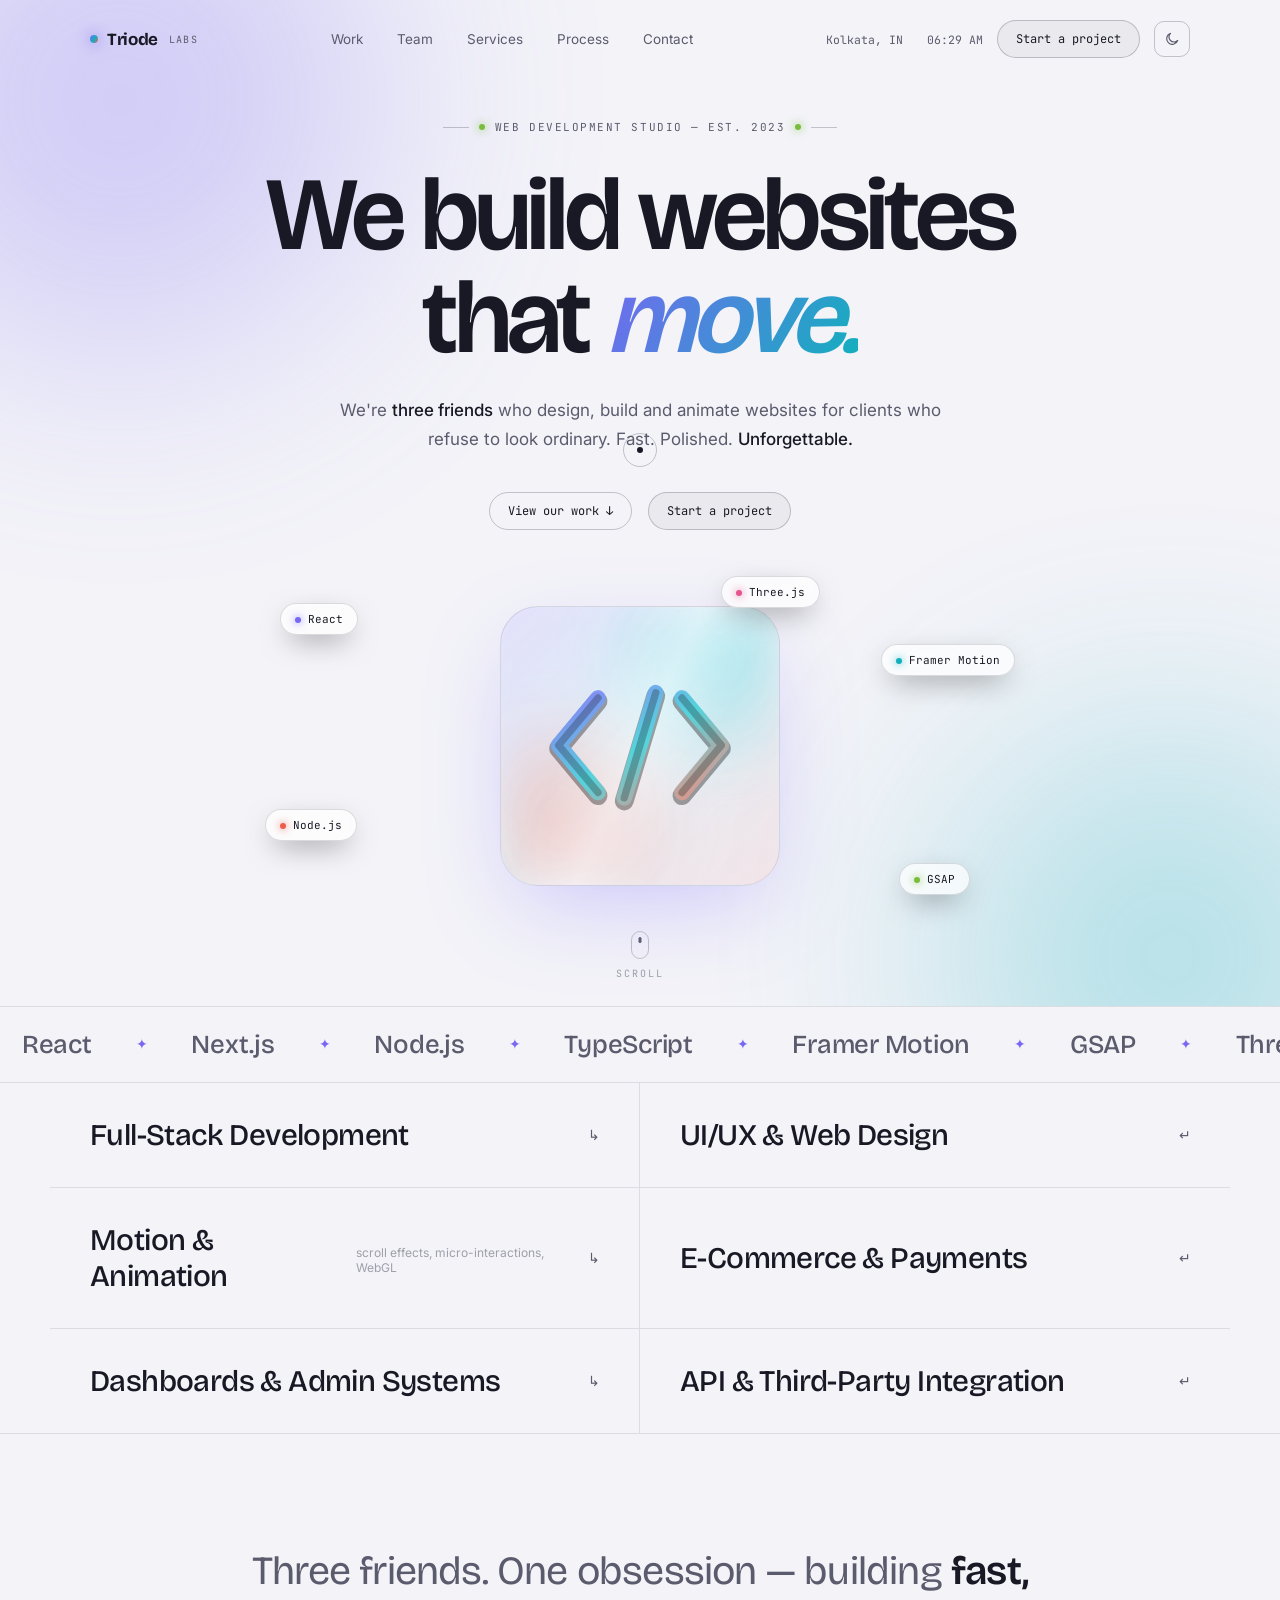
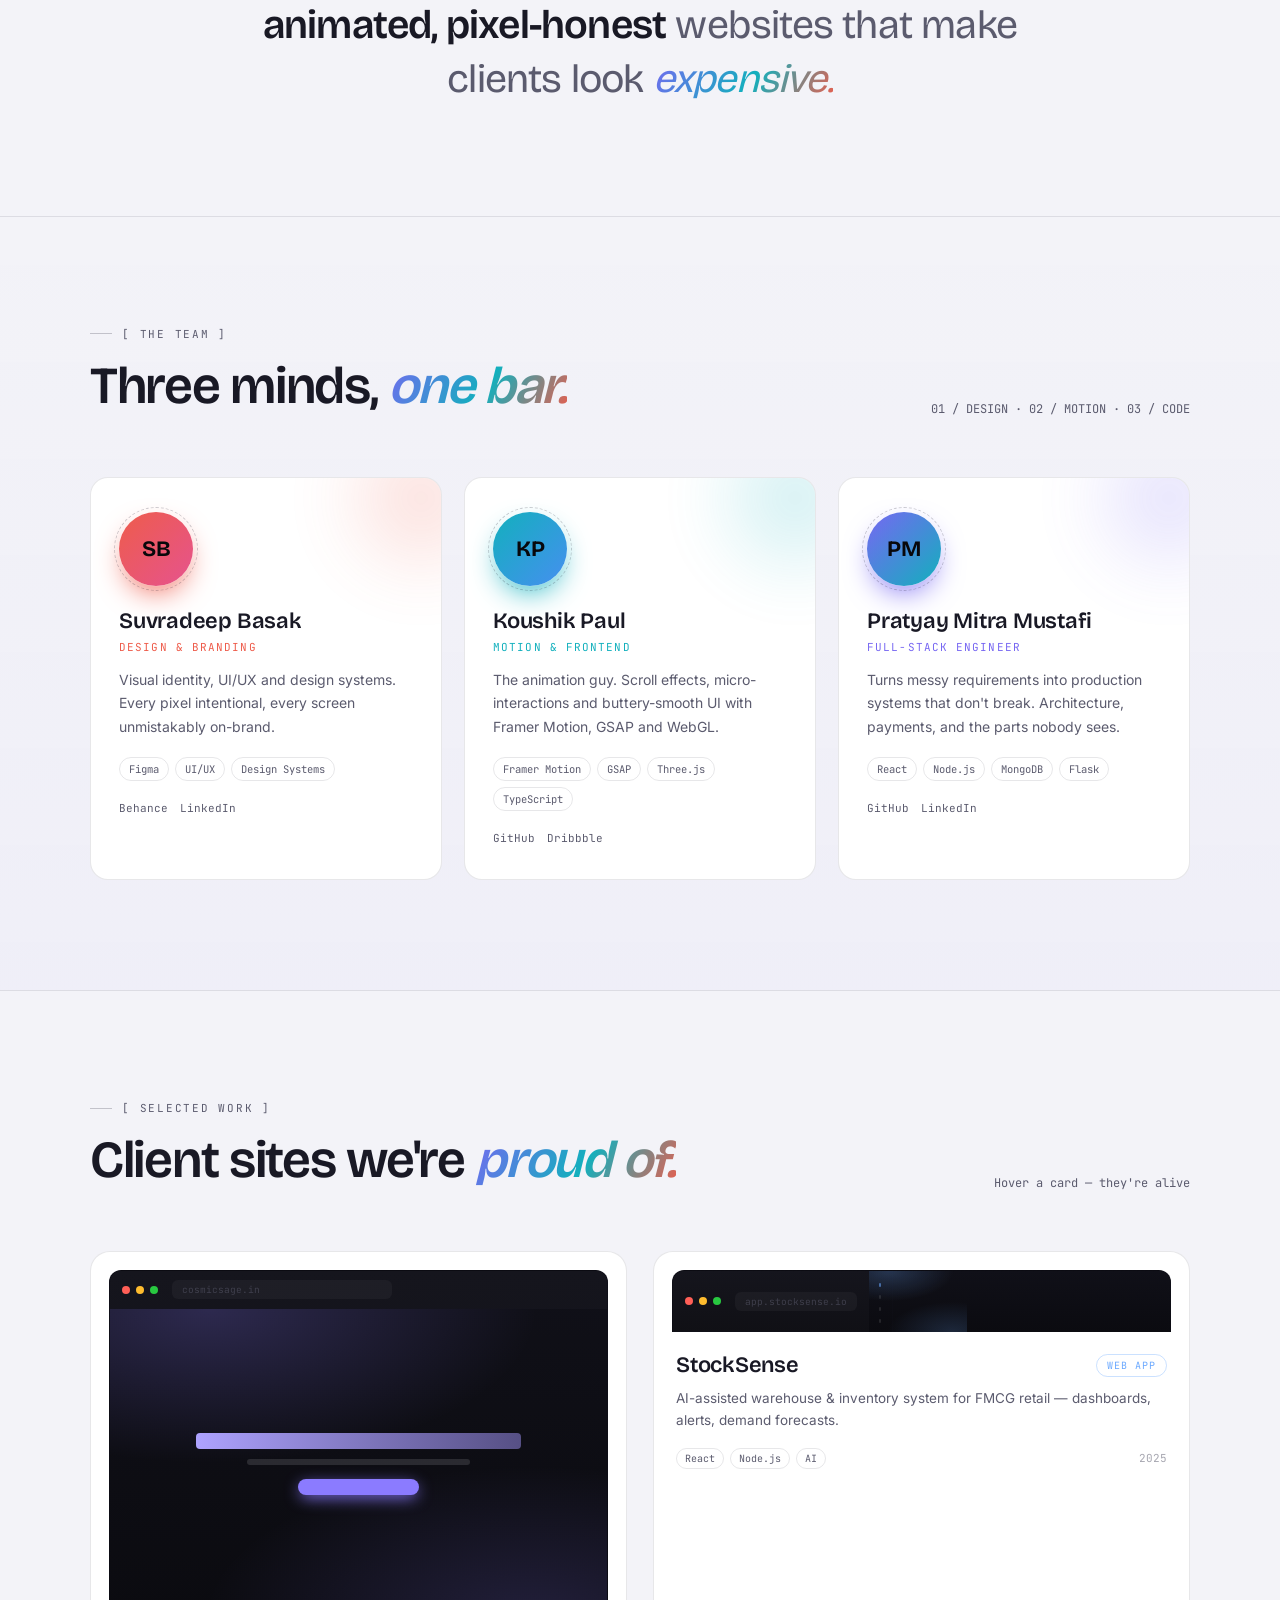
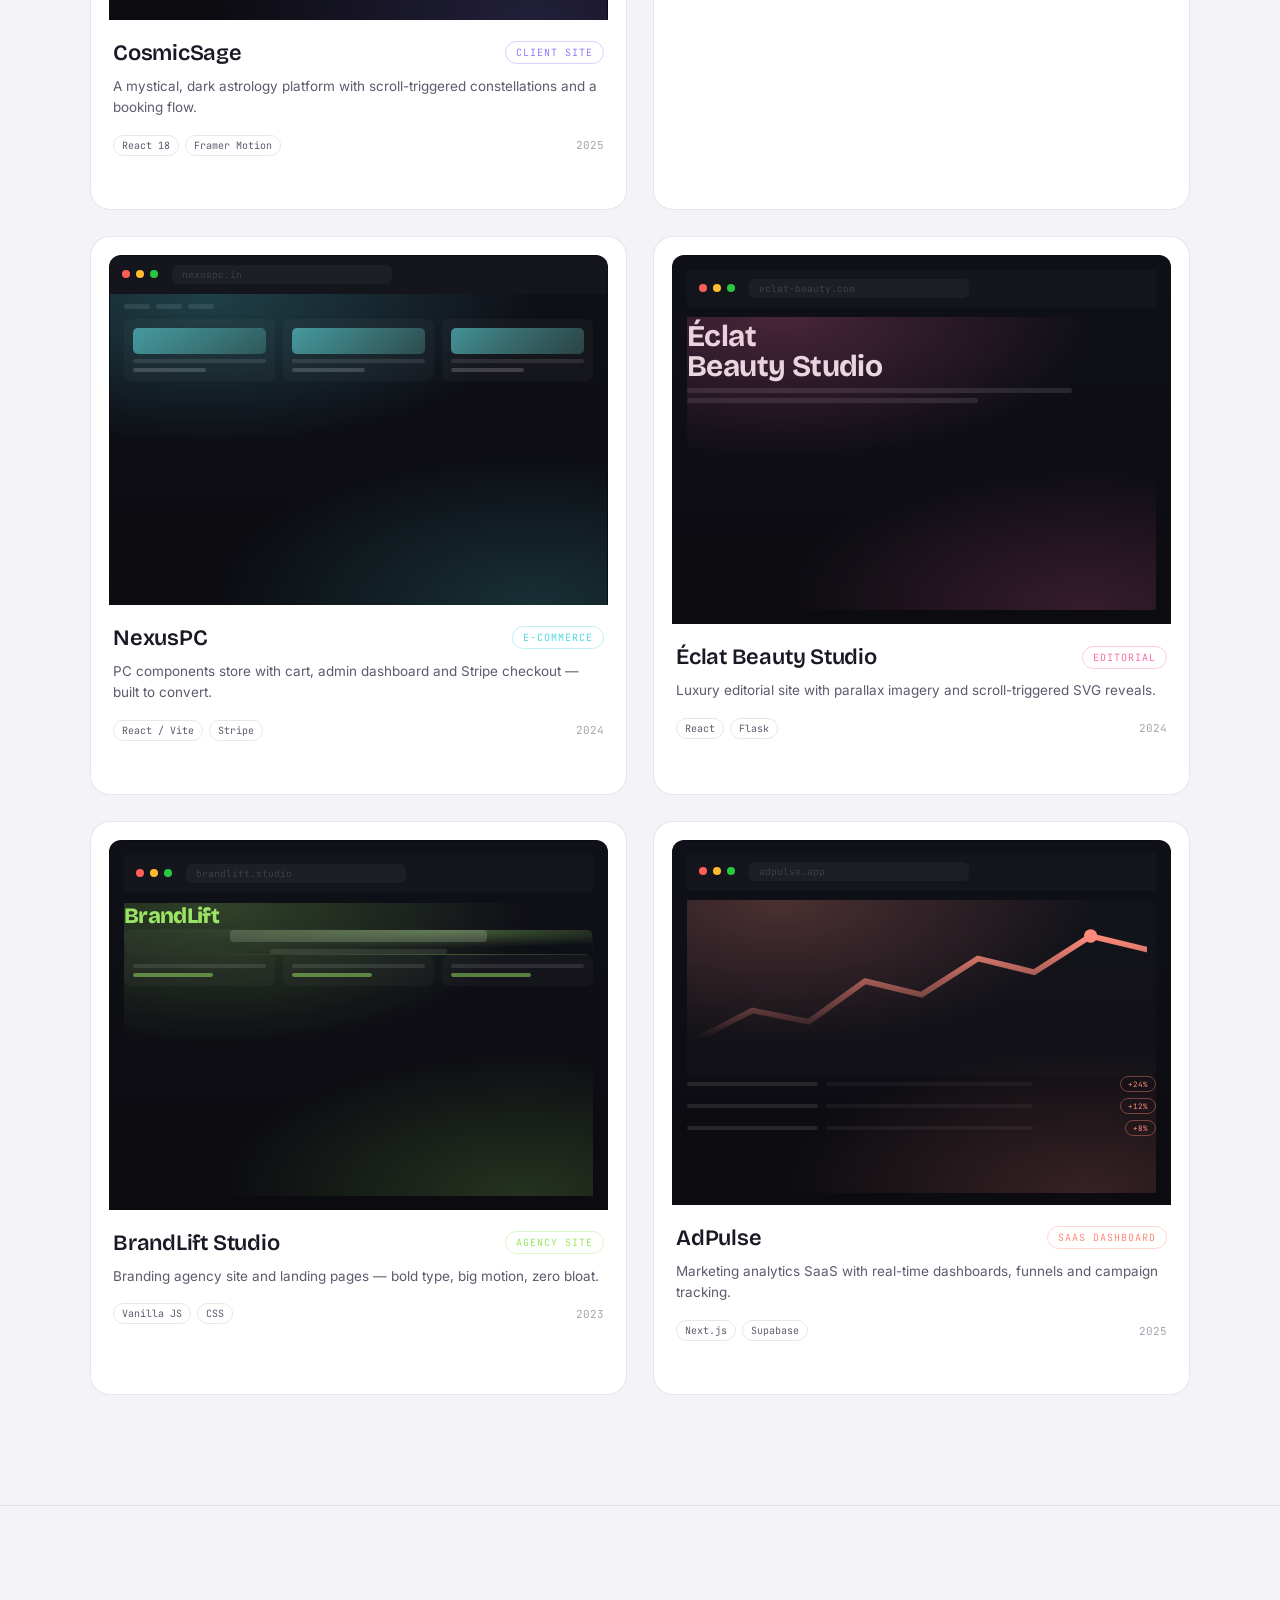
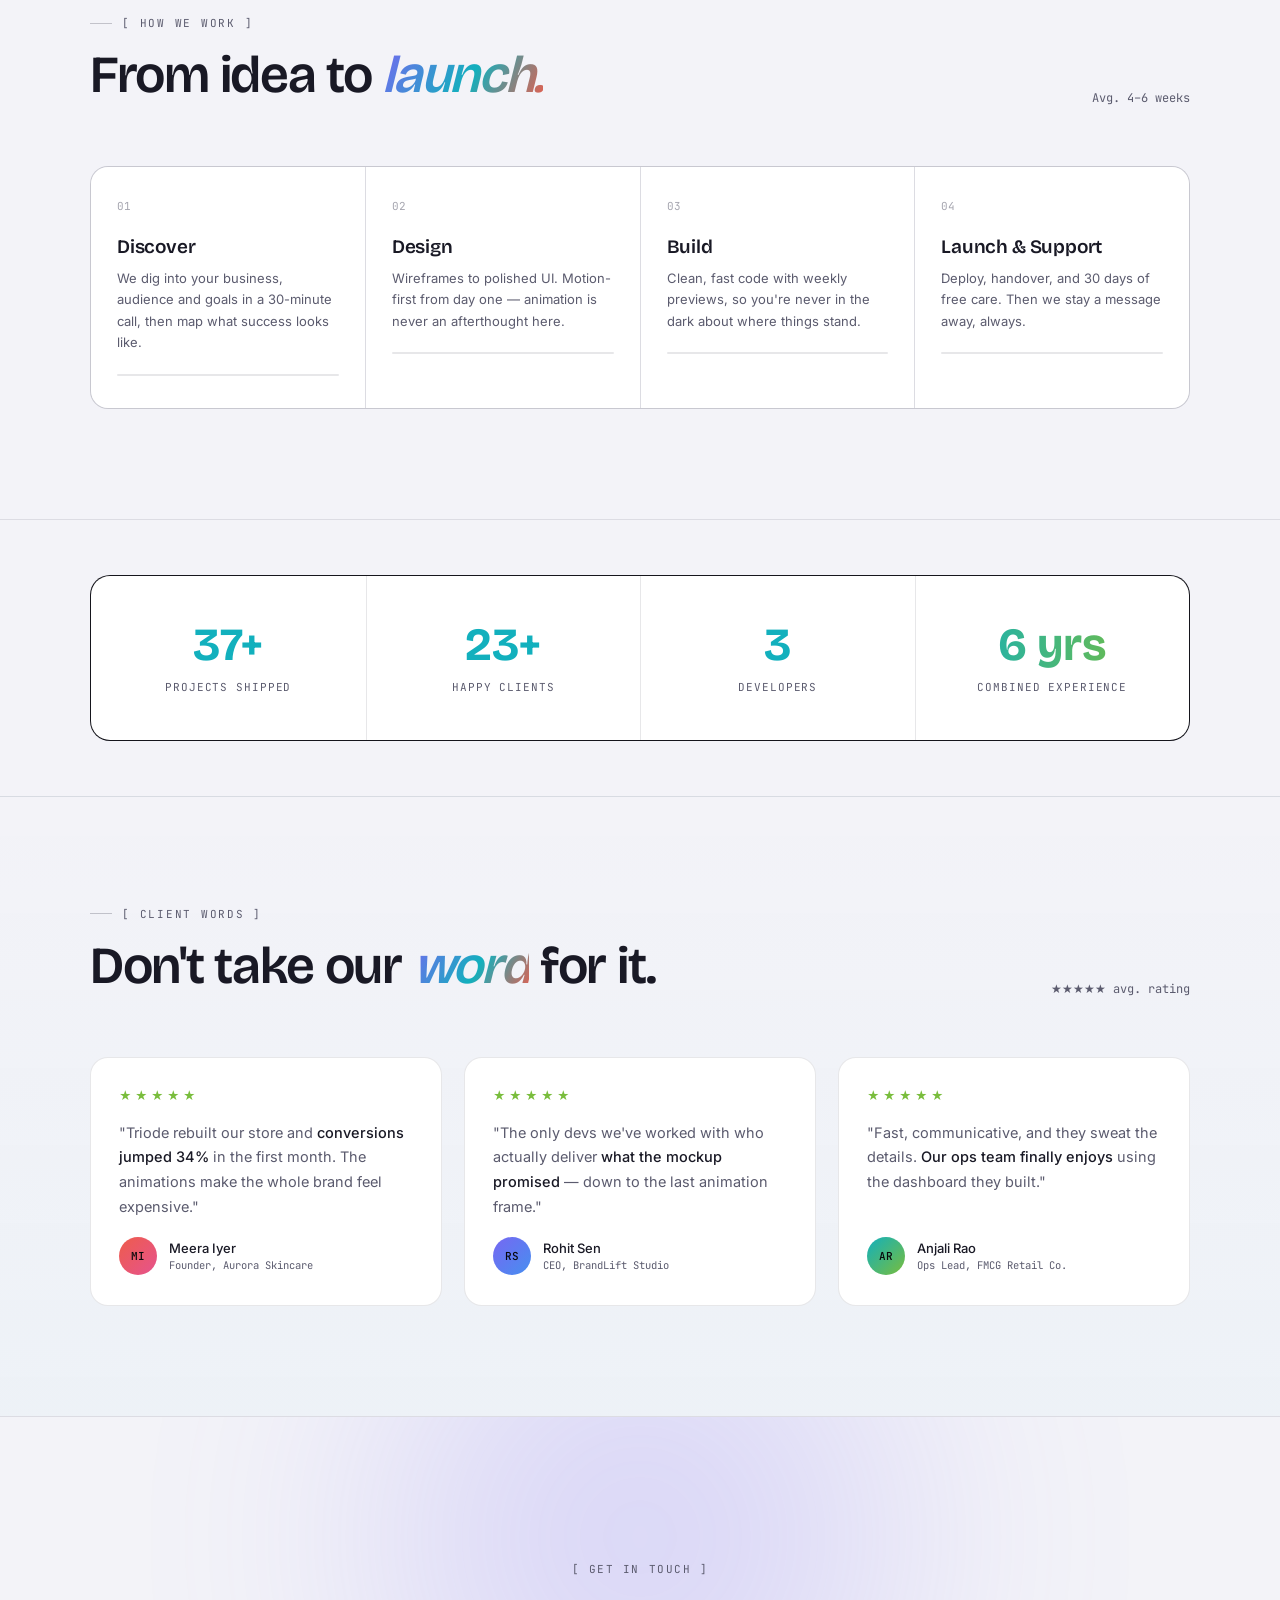
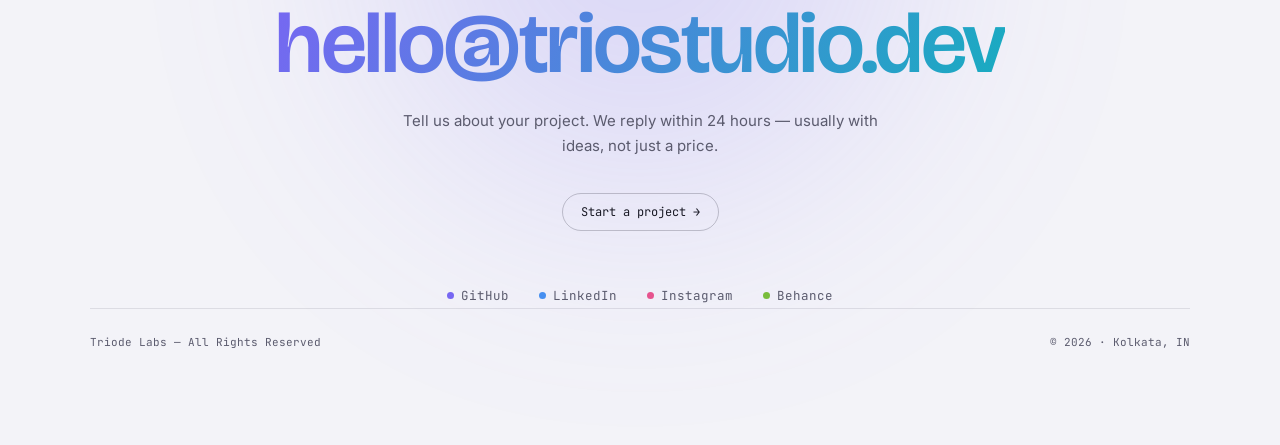
==== index.html @ 126cc6ed "Add light/dark theme toggle and polish the mobile menu Sun/moon toggle in the navbar and mobile menu" ====
<!DOCTYPE html>
<html lang="en">
<head>
<meta charset="UTF-8">
<meta name="viewport" content="width=device-width, initial-scale=1.0, viewport-fit=cover">
<title>Triode Labs — Web Development & Animation</title>
<link rel="preconnect" href="https://fonts.googleapis.com">
<link rel="preconnect" href="https://fonts.gstatic.com" crossorigin>
<link href="https://fonts.googleapis.com/css2?family=Bricolage+Grotesque:opsz,wght@12..96,300;12..96,400;12..96,500;12..96,600;12..96,700;12..96,800&family=Inter:wght@300;400;500;600&family=JetBrains+Mono:wght@400;500&display=swap" rel="stylesheet">
<link rel="stylesheet" href="styles.css">
</head>
<body>

<div class="noise"></div>
<div class="cursor-dot" id="cDot"></div>
<div class="cursor-ring" id="cRing"></div>

<header id="header">
  <nav class="nav">
    <a class="mark" href="#top"><span class="dot"></span>Triode<small>LABS</small></a>
    <div class="links">
      <a href="#work">Work</a>
      <a href="#team">Team</a>
      <a href="#services">Services</a>
      <a href="#process">Process</a>
      <a href="#contact">Contact</a>
    </div>
    <div class="cta">
      <span class="meta"><span>Kolkata, IN</span><span class="clock" id="clock">--:--</span></span>
      <a class="btn ghost" href="#contact">Start a project</a>
      <button class="theme-toggle" aria-label="Toggle light theme">
        <svg class="ic-sun" viewBox="0 0 24 24" fill="none" stroke="currentColor" stroke-width="1.8" stroke-linecap="round" stroke-linejoin="round"><circle cx="12" cy="12" r="4.2"/><path d="M12 2.5v2.4M12 19.1v2.4M4.6 4.6l1.7 1.7M17.7 17.7l1.7 1.7M2.5 12h2.4M19.1 12h2.4M4.6 19.4l1.7-1.7M17.7 6.3l1.7-1.7"/></svg>
        <svg class="ic-moon" viewBox="0 0 24 24" fill="none" stroke="currentColor" stroke-width="1.8" stroke-linecap="round" stroke-linejoin="round"><path d="M20.5 14.3A8.5 8.5 0 1 1 9.7 3.5a7 7 0 0 0 10.8 10.8z"/></svg>
      </button>
      <button class="burger" id="burger" aria-label="Menu" aria-expanded="false"><span></span><span></span><span></span></button>
    </div>
  </nav>
</header>

<div class="menu-backdrop" id="menuBackdrop"></div>
<aside class="menu-panel" id="menuPanel" aria-hidden="true">
  <div class="menu-head">
    <span class="mark"><span class="dot"></span>Triode<small>LABS</small></span>
    <div class="menu-head-actions">
      <button class="theme-toggle" id="themeToggle" aria-label="Toggle light theme">
        <svg class="ic-sun" viewBox="0 0 24 24" fill="none" stroke="currentColor" stroke-width="1.8" stroke-linecap="round" stroke-linejoin="round"><circle cx="12" cy="12" r="4.2"/><path d="M12 2.5v2.4M12 19.1v2.4M4.6 4.6l1.7 1.7M17.7 17.7l1.7 1.7M2.5 12h2.4M19.1 12h2.4M4.6 19.4l1.7-1.7M17.7 6.3l1.7-1.7"/></svg>
        <svg class="ic-moon" viewBox="0 0 24 24" fill="none" stroke="currentColor" stroke-width="1.8" stroke-linecap="round" stroke-linejoin="round"><path d="M20.5 14.3A8.5 8.5 0 1 1 9.7 3.5a7 7 0 0 0 10.8 10.8z"/></svg>
      </button>
      <button class="menu-close" id="menuClose" aria-label="Close menu">✕</button>
    </div>
  </div>
  <nav class="menu-links">
    <a href="#work"><span>Work</span><span class="arw">→</span></a>
    <a href="#team"><span>Team</span><span class="arw">→</span></a>
    <a href="#services"><span>Services</span><span class="arw">→</span></a>
    <a href="#process"><span>Process</span><span class="arw">→</span></a>
    <a href="#contact"><span>Contact</span><span class="arw">→</span></a>
  </nav>
  <div class="menu-foot">
    <a class="btn" href="#contact">Start a project →</a>
  </div>
</aside>

<section class="hero" id="top">
  <div class="bg-blob b1"></div>
  <div class="bg-blob b2"></div>
  <div class="wrap" style="position:relative;z-index:3;">
    <div class="eyebrow"><span class="pulse-dot"></span>Web Development Studio — Est. 2023<span class="pulse-dot"></span></div>
    <h1 class="title">We build websites<br>that <em>move.</em></h1>
    <p class="hero-sub">We're <b>three friends</b> who design, build and animate websites for clients who refuse to look ordinary. Fast. Polished. <b>Unforgettable.</b></p>
    <div class="hero-cta">
      <a class="btn" href="#work">View our work ↓</a>
      <a class="btn ghost" href="#contact">Start a project</a>
    </div>
    <div class="glass-stage">
      <div class="glass-plate"><div class="bokeh"></div><div class="sheen"></div></div>
      <svg class="bracket-svg" viewBox="0 0 400 260" xmlns="http://www.w3.org/2000/svg">
        <defs>
          <linearGradient id="bracketGrad" x1="0%" y1="0%" x2="100%" y2="100%">
            <stop offset="0%" stop-color="#8b7bff"/>
            <stop offset="50%" stop-color="#4fd8e0"/>
            <stop offset="100%" stop-color="#ff8a7a"/>
          </linearGradient>
        </defs>
        <path d="M120 40 L45 130 L120 220 M170 230 L230 30 M280 40 L355 130 L280 220"
              fill="none" stroke="rgba(0,0,0,0.35)" stroke-width="36"
              stroke-linecap="round" stroke-linejoin="round" transform="translate(0,6)"/>
        <path d="M120 40 L45 130 L120 220 M170 230 L230 30 M280 40 L355 130 L280 220"
              fill="none" stroke="url(#bracketGrad)" stroke-width="30" stroke-opacity="0.92"
              stroke-linecap="round" stroke-linejoin="round"/>
        <path d="M120 40 L45 130 L120 220 M170 230 L230 30 M280 40 L355 130 L280 220"
              fill="none" stroke="#08080b" stroke-width="14" stroke-opacity="0.25"
              stroke-linecap="round" stroke-linejoin="round"/>
      </svg>
      <div class="chip chip-1"><i></i>React</div>
      <div class="chip chip-2"><i></i>Framer Motion</div>
      <div class="chip chip-3"><i></i>Node.js</div>
      <div class="chip chip-4"><i></i>GSAP</div>
      <div class="chip chip-5"><i></i>Three.js</div>
    </div>
  </div>
  <div class="scroll-hint"><div class="mouse"></div>SCROLL</div>
</section>

<div class="marquee" aria-hidden="true">
  <div class="marquee-track">
    <span>React <i>✦</i> Next.js <i>✦</i> Node.js <i>✦</i> TypeScript <i>✦</i> Framer Motion <i>✦</i> GSAP <i>✦</i> Three.js <i>✦</i> Tailwind <i>✦</i> Stripe <i>✦</i> MongoDB <i>✦</i> Flask <i>✦</i> Vite <i>✦</i></span>
    <span>React <i>✦</i> Next.js <i>✦</i> Node.js <i>✦</i> TypeScript <i>✦</i> Framer Motion <i>✦</i> GSAP <i>✦</i> Three.js <i>✦</i> Tailwind <i>✦</i> Stripe <i>✦</i> MongoDB <i>✦</i> Flask <i>✦</i> Vite <i>✦</i></span>
  </div>
</div>

<section class="services" id="services">
  <div class="wrap" style="padding:0;">
    <div class="svc-row">
      <div class="svc-cell">Full-Stack Development <span class="arrow">↳</span></div>
      <div class="svc-cell">UI/UX & Web Design <span class="arrow">↵</span></div>
    </div>
    <div class="svc-row">
      <div class="svc-cell">Motion & Animation <small>scroll effects, micro-interactions, WebGL</small><span class="arrow">↳</span></div>
      <div class="svc-cell">E-Commerce & Payments <span class="arrow">↵</span></div>
    </div>
    <div class="svc-row">
      <div class="svc-cell">Dashboards & Admin Systems <span class="arrow">↳</span></div>
      <div class="svc-cell">API & Third-Party Integration <span class="arrow">↵</span></div>
    </div>
  </div>
</section>

<section class="statement">
  <div class="wrap">
    <p class="reveal">Three friends. One obsession — building <b>fast, animated, pixel-honest</b> websites that make clients look <em>expensive.</em></p>
  </div>
</section>

<section class="team" id="team">
  <div class="wrap">
    <div class="section-head">
      <div>
        <span class="label reveal">[ The Team ]</span>
        <h2 class="reveal d1">Three minds, <em>one bar.</em></h2>
      </div>
      <span class="index reveal d2">01 / DESIGN · 02 / MOTION · 03 / CODE</span>
    </div>
    <div class="team-grid">
      <div class="member reveal" style="--mc:var(--coral);--mc2:var(--pink);">
        <div class="glow"></div>
        <div class="avatar">SB</div>
        <h3>Suvradeep Basak</h3>
        <span class="role">Design & Branding</span>
        <p>Visual identity, UI/UX and design systems. Every pixel intentional, every screen unmistakably on-brand.</p>
        <div class="mtags"><span>Figma</span><span>UI/UX</span><span>Design Systems</span></div>
        <div class="socials"><a href="#">Behance</a><a href="#">LinkedIn</a></div>
      </div>
      <div class="member reveal d1" style="--mc:var(--cyan);--mc2:var(--blue);">
        <div class="glow"></div>
        <div class="avatar">KP</div>
        <h3>Koushik Paul</h3>
        <span class="role">Motion & Frontend</span>
        <p>The animation guy. Scroll effects, micro-interactions and buttery-smooth UI with Framer Motion, GSAP and WebGL.</p>
        <div class="mtags"><span>Framer Motion</span><span>GSAP</span><span>Three.js</span><span>TypeScript</span></div>
        <div class="socials"><a href="#">GitHub</a><a href="#">Dribbble</a></div>
      </div>
      <div class="member reveal d2" style="--mc:var(--violet);--mc2:var(--cyan);">
        <div class="glow"></div>
        <div class="avatar">PM</div>
        <h3>Pratyay Mitra Mustafi</h3>
        <span class="role">Full-Stack Engineer</span>
        <p>Turns messy requirements into production systems that don't break. Architecture, payments, and the parts nobody sees.</p>
        <div class="mtags"><span>React</span><span>Node.js</span><span>MongoDB</span><span>Flask</span></div>
        <div class="socials"><a href="#">GitHub</a><a href="#">LinkedIn</a></div>
      </div>
    </div>
  </div>
</section>

<section class="work" id="work">
  <div class="wrap">
    <div class="section-head">
      <div>
        <span class="label reveal">[ Selected Work ]</span>
        <h2 class="reveal d1">Client sites we're <em>proud of.</em></h2>
      </div>
      <span class="index reveal d2">Hover a card — they're alive</span>
    </div>
    <div class="proj-grid">

      <div class="proj-card tilt reveal" style="--pc:#8b7bff;">
        <div class="glare"></div>
        <div class="mock layout-site">
          <div class="mock-bar"><b></b><b></b><b></b><span class="url">cosmicsage.in</span></div>
          <div class="mock-body"><div class="hue"></div>
            <div class="hero-m">
              <div class="big-m"></div><div class="sub-m"></div><div class="btn-m"></div>
            </div>
          </div>
        </div>
        <div class="proj-meta">
          <div class="top"><h3>CosmicSage</h3><span class="cat">Client Site</span></div>
          <p class="desc">A mystical, dark astrology platform with scroll-triggered constellations and a booking flow.</p>
          <div class="foot"><div class="tags"><span>React 18</span><span>Framer Motion</span></div><span class="year">2025</span></div>
          <span class="view">View case study <span class="arr">→</span></span>
        </div>
      </div>

      <div class="proj-card tilt reveal d1" style="--pc:#6ba9ff;">
        <div class="glare"></div>
        <div class="mock layout-dash">
          <div class="mock-bar"><b></b><b></b><b></b><span class="url">app.stocksense.io</span></div>
          <div class="mock-body"><div class="hue"></div>
            <div class="side-m"><span class="m-line on"></span><span class="m-line"></span><span class="m-line"></span><span class="m-line"></span></div>
            <div class="main-m">
              <div class="kpis">
                <div class="kpi"><div class="num"></div><div class="m-line"></div></div>
                <div class="kpi"><div class="num"></div><div class="m-line"></div></div>
                <div class="kpi"><div class="num"></div><div class="m-line"></div></div>
              </div>
              <div class="chart-m"><span class="col" style="height:35%"></span><span class="col" style="height:55%"></span><span class="col" style="height:45%"></span><span class="col" style="height:75%"></span><span class="col" style="height:60%"></span><span class="col" style="height:90%"></span></div>
            </div>
          </div>
        </div>
        <div class="proj-meta">
          <div class="top"><h3>StockSense</h3><span class="cat">Web App</span></div>
          <p class="desc">AI-assisted warehouse & inventory system for FMCG retail — dashboards, alerts, demand forecasts.</p>
          <div class="foot"><div class="tags"><span>React</span><span>Node.js</span><span>AI</span></div><span class="year">2025</span></div>
          <span class="view">View case study <span class="arr">→</span></span>
        </div>
      </div>

      <div class="proj-card tilt reveal" style="--pc:#4fd8e0;">
        <div class="glare"></div>
        <div class="mock layout-shop">
          <div class="mock-bar"><b></b><b></b><b></b><span class="url">nexuspc.in</span></div>
          <div class="mock-body"><div class="hue"></div>
            <div class="nav-m"><span class="m-line"></span><span class="m-line"></span><span class="m-line"></span></div>
            <div class="grid-m">
              <div class="card-m"><div class="img-m"></div><div class="m-line"></div><div class="m-line p"></div></div>
              <div class="card-m"><div class="img-m"></div><div class="m-line"></div><div class="m-line p"></div></div>
              <div class="card-m"><div class="img-m"></div><div class="m-line"></div><div class="m-line p"></div></div>
            </div>
          </div>
        </div>
        <div class="proj-meta">
          <div class="top"><h3>NexusPC</h3><span class="cat">E-Commerce</span></div>
          <p class="desc">PC components store with cart, admin dashboard and Stripe checkout — built to convert.</p>
          <div class="foot"><div class="tags"><span>React / Vite</span><span>Stripe</span></div><span class="year">2024</span></div>
          <span class="view">View case study <span class="arr">→</span></span>
        </div>
      </div>

      <div class="proj-card tilt reveal d1" style="--pc:#ff6ba9;">
        <div class="glare"></div>
        <div class="mock layout-editorial">
          <div class="mock-bar"><b></b><b></b><b></b><span class="url">eclat-beauty.com</span></div>
          <div class="mock-body"><div class="hue"></div>
            <div class="mag-m">Éclat<br>Beauty Studio</div>
            <div class="img-m"></div>
            <div class="txt-m"><span class="m-line l"></span><span class="m-line m"></span></div>
          </div>
        </div>
        <div class="proj-meta">
          <div class="top"><h3>Éclat Beauty Studio</h3><span class="cat">Editorial</span></div>
          <p class="desc">Luxury editorial site with parallax imagery and scroll-triggered SVG reveals.</p>
          <div class="foot"><div class="tags"><span>React</span><span>Flask</span></div><span class="year">2024</span></div>
          <span class="view">View case study <span class="arr">→</span></span>
        </div>
      </div>

      <div class="proj-card tilt reveal" style="--pc:#9be564;">
        <div class="glare"></div>
        <div class="mock layout-agency">
          <div class="mock-bar"><b></b><b></b><b></b><span class="url">brandlift.studio</span></div>
          <div class="mock-body"><div class="hue"></div>
            <div class="logo-m">BrandLift</div>
            <div class="hero-m"><div class="big-m"></div><div class="sub-m"></div></div>
            <div class="tiles">
              <div class="m-tile"><span class="m-line"></span><span class="m-line"></span></div>
              <div class="m-tile"><span class="m-line"></span><span class="m-line"></span></div>
              <div class="m-tile"><span class="m-line"></span><span class="m-line"></span></div>
            </div>
          </div>
        </div>
        <div class="proj-meta">
          <div class="top"><h3>BrandLift Studio</h3><span class="cat">Agency Site</span></div>
          <p class="desc">Branding agency site and landing pages — bold type, big motion, zero bloat.</p>
          <div class="foot"><div class="tags"><span>Vanilla JS</span><span>CSS</span></div><span class="year">2023</span></div>
          <span class="view">View case study <span class="arr">→</span></span>
        </div>
      </div>

      <div class="proj-card tilt reveal d1" style="--pc:#ff8a7a;">
        <div class="glare"></div>
        <div class="mock layout-saas">
          <div class="mock-bar"><b></b><b></b><b></b><span class="url">adpulse.app</span></div>
          <div class="mock-body"><div class="hue"></div>
            <div class="chart-m">
              <svg viewBox="0 0 200 70" preserveAspectRatio="none">
                <defs><linearGradient id="cg" x1="0" y1="0" x2="0" y2="1"><stop offset="0" stop-color="#ff8a7a"/><stop offset="1" stop-color="#ff8a7a" stop-opacity="0"/></linearGradient></defs>
                <polyline points="0,58 25,45 50,50 75,32 100,38 125,22 150,28 175,12 200,18" fill="none" stroke="url(#cg)" stroke-width="2.5" stroke-linecap="round"/>
                <circle cx="175" cy="12" r="3" fill="#ff8a7a"/>
              </svg>
            </div>
            <div class="rows">
              <div class="row"><span class="m-line"></span><span class="m-line"></span><span class="chip-tag">+24%</span></div>
              <div class="row"><span class="m-line"></span><span class="m-line"></span><span class="chip-tag">+12%</span></div>
              <div class="row"><span class="m-line"></span><span class="m-line"></span><span class="chip-tag">+8%</span></div>
            </div>
          </div>
        </div>
        <div class="proj-meta">
          <div class="top"><h3>AdPulse</h3><span class="cat">SaaS Dashboard</span></div>
          <p class="desc">Marketing analytics SaaS with real-time dashboards, funnels and campaign tracking.</p>
          <div class="foot"><div class="tags"><span>Next.js</span><span>Supabase</span></div><span class="year">2025</span></div>
          <span class="view">View case study <span class="arr">→</span></span>
        </div>
      </div>

    </div>
  </div>
</section>

<section class="process" id="process">
  <div class="wrap">
    <div class="section-head">
      <div>
        <span class="label reveal">[ How We Work ]</span>
        <h2 class="reveal d1">From idea to <em>launch.</em></h2>
      </div>
      <span class="index reveal d2">Avg. 4–6 weeks</span>
    </div>
    <div class="proc-grid reveal">
      <div class="proc-cell">
        <div class="num">01 <i>→</i></div>
        <h3>Discover</h3>
        <p>We dig into your business, audience and goals in a 30-minute call, then map what success looks like.</p>
        <div class="bar"></div>
      </div>
      <div class="proc-cell">
        <div class="num">02 <i>→</i></div>
        <h3>Design</h3>
        <p>Wireframes to polished UI. Motion-first from day one — animation is never an afterthought here.</p>
        <div class="bar"></div>
      </div>
      <div class="proc-cell">
        <div class="num">03 <i>→</i></div>
        <h3>Build</h3>
        <p>Clean, fast code with weekly previews, so you're never in the dark about where things stand.</p>
        <div class="bar"></div>
      </div>
      <div class="proc-cell">
        <div class="num">04 <i>→</i></div>
        <h3>Launch & Support</h3>
        <p>Deploy, handover, and 30 days of free care. Then we stay a message away, always.</p>
        <div class="bar"></div>
      </div>
    </div>
  </div>
</section>

<section class="stats">
  <div class="wrap">
    <div class="stats-grid reveal">
      <div class="stat-cell"><div class="n"><span class="count" data-count="40" data-suffix="+">0</span></div><div class="l">Projects Shipped</div></div>
      <div class="stat-cell"><div class="n"><span class="count" data-count="25" data-suffix="+">0</span></div><div class="l">Happy Clients</div></div>
      <div class="stat-cell"><div class="n"><span class="count" data-count="3">0</span></div><div class="l">Developers</div></div>
      <div class="stat-cell"><div class="n"><span class="count" data-count="6" data-suffix=" yrs">0</span></div><div class="l">Combined Experience</div></div>
    </div>
  </div>
</section>

<section class="testi">
  <div class="wrap">
    <div class="section-head">
      <div>
        <span class="label reveal">[ Client Words ]</span>
        <h2 class="reveal d1">Don't take our <em>word</em> for it.</h2>
      </div>
      <span class="index reveal d2">★★★★★ avg. rating</span>
    </div>
    <div class="testi-grid">
      <div class="quote reveal" style="--qc:var(--coral);--qc2:var(--pink);">
        <div class="stars">★★★★★</div>
        <p>"Triode rebuilt our store and <b>conversions jumped 34%</b> in the first month. The animations make the whole brand feel expensive."</p>
        <div class="who"><div class="init">MI</div><div><div class="nm">Meera Iyer</div><div class="co">Founder, Aurora Skincare</div></div></div>
      </div>
      <div class="quote reveal d1" style="--qc:var(--violet);--qc2:var(--blue);">
        <div class="stars">★★★★★</div>
        <p>"The only devs we've worked with who actually deliver <b>what the mockup promised</b> — down to the last animation frame."</p>
        <div class="who"><div class="init">RS</div><div><div class="nm">Rohit Sen</div><div class="co">CEO, BrandLift Studio</div></div></div>
      </div>
      <div class="quote reveal d2" style="--qc:var(--cyan);--qc2:var(--lime);">
        <div class="stars">★★★★★</div>
        <p>"Fast, communicative, and they sweat the details. <b>Our ops team finally enjoys</b> using the dashboard they built."</p>
        <div class="who"><div class="init">AR</div><div><div class="nm">Anjali Rao</div><div class="co">Ops Lead, FMCG Retail Co.</div></div></div>
      </div>
    </div>
  </div>
</section>

<section class="contact" id="contact">
  <div class="bg-blob b3"></div>
  <div class="wrap" style="position:relative;z-index:3;">
    <span class="label">[ Get in touch ]</span>
    <h2 class="reveal"><a href="mailto:hello@triostudio.dev">hello@triostudio.dev</a></h2>
    <p class="sub reveal d1">Tell us about your project. We reply within 24 hours — usually with ideas, not just a price.</p>
    <div class="hero-cta reveal d2">
      <a class="btn" href="mailto:hello@triostudio.dev">Start a project →</a>
    </div>
    <div class="contact-links reveal d3">
      <a href="#"><span class="g" style="--gc:var(--violet)"></span>GitHub</a>
      <a href="#"><span class="g" style="--gc:var(--blue)"></span>LinkedIn</a>
      <a href="#"><span class="g" style="--gc:var(--pink)"></span>Instagram</a>
      <a href="#"><span class="g" style="--gc:var(--lime)"></span>Behance</a>
    </div>
  </div>
  <div class="wrap">
    <footer>
      <span>Triode Labs — All Rights Reserved</span>
      <span>© 2026 · Kolkata, IN</span>
    </footer>
  </div>
</section>

<script src="script.js"></script>
</body>
</html>
---- styles.css ----
:root {
  color-scheme: dark;
  --bg: #08080b;
  --bg-panel: #0e0e13;
  --bg-raised: #12121a;
  --line: rgba(255, 255, 255, 0.08);
  --line-strong: rgba(255, 255, 255, 0.16);
  --text: #eceaf0;
  --text-dim: #8b899a;
  --text-faint: #55536480;
  --violet: #8b7bff;
  --cyan: #4fd8e0;
  --coral: #ff8a7a;
  --lime: #9be564;
  --pink: #ff6ba9;
  --blue: #6ba9ff;
  --grad: linear-gradient(120deg, var(--violet), var(--cyan) 55%, var(--coral));
  --mw: 1180px;
  --ease: cubic-bezier(.22, 1, .36, 1);
}

/* ---------- LIGHT THEME ---------- */
[data-theme="light"] {
  color-scheme: light;
  --bg: #f3f3f8;
  --bg-panel: #ffffff;
  --bg-raised: #fafafd;
  --line: rgba(20, 20, 40, 0.10);
  --line-strong: rgba(20, 20, 40, 0.22);
  --text: #191925;
  --text-dim: #5b5b6e;
  --text-faint: rgba(91, 91, 110, 0.55);
  --violet: #7767f2;
  --cyan: #12b0bd;
  --coral: #ee5c4b;
  --lime: #79bd3c;
  --pink: #e6538e;
  --blue: #468ff0;
}

[data-theme="light"] header.scrolled {
  background: rgba(250, 250, 253, 0.8);
}

[data-theme="light"] .btn.ghost {
  background: rgba(0, 0, 0, 0.04);
}

[data-theme="light"] .svc-cell:hover {
  background: rgba(0, 0, 0, 0.03);
  color: var(--text);
}

[data-theme="light"] .stat-cell {
  background: var(--bg-panel);
}

[data-theme="light"] .chip {
  background: rgba(255, 255, 255, 0.7);
  border-color: rgba(20, 20, 40, 0.14);
}

[data-theme="light"] .glass-plate {
  border-color: rgba(20, 20, 40, 0.10);
}

* {
  margin: 0;
  padding: 0;
  box-sizing: border-box;
}

html {
  scroll-behavior: smooth;
  scroll-padding-top: 96px;
}

body {
  background: var(--bg);
  color: var(--text);
  font-family: 'Inter', sans-serif;
  overflow-x: hidden;
  -webkit-font-smoothing: antialiased;
  -webkit-tap-highlight-color: transparent;
}

::selection {
  background: var(--violet);
  color: #08080b;
}

a {
  color: inherit;
  text-decoration: none;
}

button {
  font: inherit;
  color: inherit;
  background: none;
  border: none;
  cursor: pointer;
}

a:focus-visible,
button:focus-visible {
  outline: 2px solid var(--violet);
  outline-offset: 3px;
  border-radius: 6px;
}

h1,
h2 {
  text-wrap: balance;
}

.noise {
  position: fixed;
  inset: 0;
  z-index: 2;
  pointer-events: none;
  opacity: 0.035;
  mix-blend-mode: overlay;
  background-image: url("data:image/svg+xml,%3Csvg xmlns='http://www.w3.org/2000/svg' width='120' height='120'%3E%3Cfilter id='n'%3E%3CfeTurbulence type='fractalNoise' baseFrequency='0.9' numOctaves='2' stitchTiles='stitch'/%3E%3C/filter%3E%3Crect width='100%25' height='100%25' filter='url(%23n)'/%3E%3C/svg%3E");
}

.wrap {
  max-width: var(--mw);
  margin: 0 auto;
  padding: 0 40px;
}

/* ---------- CURSOR ---------- */
.cursor-dot,
.cursor-ring {
  position: fixed;
  top: 0;
  left: 0;
  z-index: 9999;
  pointer-events: none;
  border-radius: 50%;
  transform: translate(-50%, -50%);
}

.cursor-dot {
  width: 6px;
  height: 6px;
  background: var(--text);
}

.cursor-ring {
  width: 34px;
  height: 34px;
  border: 1px solid var(--line-strong);
  transition: width .25s var(--ease), height .25s var(--ease), border-color .25s;
}

.cursor-ring.hot {
  width: 56px;
  height: 56px;
  border-color: var(--violet);
}

@media (pointer:coarse) {

  .cursor-dot,
  .cursor-ring {
    display: none;
  }
}

/* ---------- NAV ---------- */
header {
  position: fixed;
  top: 0;
  left: 0;
  right: 0;
  z-index: 100;
  transition: background .35s, border-color .35s, backdrop-filter .35s;
  border-bottom: 1px solid transparent;
}

header.scrolled {
  background: rgba(8, 8, 11, 0.72);
  backdrop-filter: blur(16px);
  -webkit-backdrop-filter: blur(16px);
  border-bottom: 1px solid var(--line);
}

.nav {
  display: flex;
  align-items: center;
  justify-content: space-between;
  padding: 20px 40px;
  max-width: var(--mw);
  margin: 0 auto;
}

.nav .mark {
  font-family: 'Bricolage Grotesque';
  font-weight: 700;
  font-size: 17px;
  letter-spacing: -0.02em;
  display: flex;
  align-items: center;
  gap: 9px;
}

.nav .mark .dot {
  width: 8px;
  height: 8px;
  border-radius: 50%;
  background: var(--grad);
  box-shadow: 0 0 14px var(--violet);
  animation: pulse 2.6s ease-in-out infinite;
}

@keyframes pulse {

  0%,
  100% {
    box-shadow: 0 0 6px var(--violet);
  }

  50% {
    box-shadow: 0 0 18px var(--cyan);
  }
}

.nav .mark small {
  font-family: 'JetBrains Mono';
  font-weight: 400;
  font-size: 10px;
  color: var(--text-dim);
  letter-spacing: .12em;
  margin-left: 2px;
}

.nav .links {
  display: flex;
  gap: 34px;
  color: var(--text-dim);
  font-size: 13.5px;
}

.nav .links a {
  position: relative;
  transition: color .25s;
}

.nav .links a::after {
  content: '';
  position: absolute;
  left: 0;
  bottom: -5px;
  height: 1px;
  width: 100%;
  background: var(--grad);
  transform: scaleX(0);
  transform-origin: left;
  transition: transform .35s var(--ease);
}

.nav .links a:hover,
.nav .links a.active {
  color: var(--text);
}

.nav .links a:hover::after,
.nav .links a.active::after {
  transform: scaleX(1);
}

.nav .cta {
  display: flex;
  align-items: center;
  gap: 14px;
}

.nav .meta {
  color: var(--text-dim);
  font-family: 'JetBrains Mono';
  font-size: 11.5px;
  display: flex;
  gap: 14px;
  align-items: center;
}

.nav .clock {
  min-width: 66px;
  text-align: right;
}

.btn {
  display: inline-flex;
  align-items: center;
  gap: 8px;
  font-family: 'JetBrains Mono';
  font-size: 12px;
  padding: 10px 18px;
  border-radius: 100px;
  border: 1px solid var(--line-strong);
  color: var(--text);
  transition: border-color .3s, box-shadow .3s, transform .3s;
  position: relative;
  overflow: hidden;
}

.btn::before {
  content: '';
  position: absolute;
  inset: 0;
  background: var(--grad);
  opacity: 0;
  transition: opacity .3s;
  z-index: -1;
}

.btn:hover {
  border-color: transparent;
  box-shadow: 0 8px 30px -8px rgba(139, 123, 255, .5);
  transform: translateY(-1px);
}

.btn:hover::before {
  opacity: 1;
}

.btn.ghost {
  background: rgba(255, 255, 255, 0.03);
}

.burger {
  display: none;
  flex-direction: column;
  gap: 4px;
  padding: 7px;
}

.burger span {
  width: 16px;
  height: 2px;
  background: var(--text);
  transition: transform .3s var(--ease), opacity .3s;
}

@media (max-width:900px) {

  .nav .links,
  .nav .meta {
    display: none;
  }

  .burger {
    display: flex;
  }

  .nav .theme-toggle {
    display: none;
  }

  body.menu-open {
    overflow: hidden;
  }

  body.menu-open .burger span:nth-child(1) {
    transform: translateY(6px) rotate(45deg);
  }

  body.menu-open .burger span:nth-child(2) {
    opacity: 0;
  }

  body.menu-open .burger span:nth-child(3) {
    transform: translateY(-6px) rotate(-45deg);
  }
}

/* ---------- THEME TOGGLE ---------- */
.theme-toggle {
  width: 36px;
  height: 36px;
  border-radius: 10px;
  flex: none;
  display: flex;
  align-items: center;
  justify-content: center;
  border: 1px solid var(--line-strong);
  color: var(--text-dim);
  transition: border-color .3s, color .3s, transform .4s var(--ease);
}

.theme-toggle svg {
  width: 16px;
  height: 16px;
}

.theme-toggle:hover {
  border-color: var(--violet);
  color: var(--text);
  transform: rotate(15deg);
}

.theme-toggle .ic-moon {
  display: none;
}

[data-theme="light"] .theme-toggle .ic-sun {
  display: none;
}

[data-theme="light"] .theme-toggle .ic-moon {
  display: block;
}

/* ---------- MOBILE MENU (RIGHT DRAWER) ---------- */
.menu-backdrop {
  display: none;
}

.menu-panel {
  display: none;
}

@media (max-width:900px) {
  .menu-backdrop {
    display: block;
    position: fixed;
    inset: 0;
    z-index: 150;
    background: rgba(5, 5, 8, 0.6);
    backdrop-filter: blur(6px);
    -webkit-backdrop-filter: blur(6px);
    opacity: 0;
    pointer-events: none;
    transition: opacity .4s var(--ease);
  }

  body.menu-open .menu-backdrop {
    opacity: 1;
    pointer-events: auto;
  }

  .menu-panel {
    display: flex;
    flex-direction: column;
    position: fixed;
    top: 54px;
    right: 14px;
    z-index: 200;
    width: min(290px, 78vw);
    max-height: calc(100vh - 108px);
    max-height: calc(100dvh - 108px);
    background:
      linear-gradient(180deg, var(--bg-raised), var(--bg-panel)) padding-box,
      linear-gradient(160deg, var(--violet), var(--cyan) 55%, var(--coral)) border-box;
    border: 1px solid transparent;
    border-radius: 20px;
    box-shadow: 0 40px 100px -20px rgba(0, 0, 0, 0.8), inset 0 1px 0 rgba(255, 255, 255, 0.05), 0 0 44px -18px rgba(139, 123, 255, 0.4);
    transform: translateX(calc(100% + 34px));
    transition: transform .5s var(--ease);
    overflow: hidden;
  }

  body.menu-open .menu-panel {
    transform: translateX(0);
  }

  .menu-head {
    display: flex;
    align-items: center;
    justify-content: space-between;
    padding: 17px 20px 14px;
    border-bottom: 1px solid var(--line);
  }

  .menu-head .mark {
    font-family: 'Bricolage Grotesque';
    font-weight: 700;
    font-size: 16px;
    display: flex;
    align-items: center;
    gap: 8px;
  }

  .menu-head .mark .dot {
    width: 7px;
    height: 7px;
    border-radius: 50%;
    background: var(--grad);
    box-shadow: 0 0 10px var(--violet);
  }

  .menu-head .mark small {
    font-family: 'JetBrains Mono';
    font-weight: 400;
    font-size: 9.5px;
    color: var(--text-dim);
    letter-spacing: .12em;
  }

  .menu-close {
    width: 38px;
    height: 38px;
    border-radius: 11px;
    flex: none;
    display: flex;
    align-items: center;
    justify-content: center;
    border: 1px solid var(--line-strong);
    color: var(--text-dim);
    font-size: 15px;
    line-height: 1;
    transition: border-color .3s, color .3s, transform .4s var(--ease);
  }

  .menu-close:hover {
    border-color: var(--violet);
    color: var(--text);
    transform: rotate(90deg);
  }

  .menu-head-actions {
    display: flex;
    align-items: center;
    gap: 8px;
  }

  .menu-links {
    flex: 1;
    overflow-y: auto;
    padding: 6px 20px;
  }

  .menu-links a {
    display: flex;
    align-items: center;
    justify-content: space-between;
    padding: 15px 2px;
    border-bottom: 1px solid var(--line);
    font-family: 'Bricolage Grotesque';
    font-weight: 600;
    font-size: clamp(19px, 5vw, 23px);
    letter-spacing: -0.01em;
    color: var(--text);
    transition: color .3s, padding-left .35s var(--ease);
  }

  .menu-links a:last-child {
    border-bottom: none;
  }

  .menu-links a .arw {
    font-size: 14px;
    color: var(--text-dim);
    opacity: 0;
    transform: translateX(-6px);
    transition: all .3s var(--ease);
  }

  .menu-links a:hover {
    background: var(--grad);
    -webkit-background-clip: text;
    background-clip: text;
    color: transparent;
    padding-left: 8px;
  }

  .menu-links a:hover .arw {
    opacity: 1;
    transform: translateX(0);
    background: var(--grad);
    -webkit-background-clip: text;
    background-clip: text;
    color: transparent;
  }

  .menu-foot {
    padding: 16px 20px 20px;
    border-top: 1px solid var(--line);
    display: flex;
    flex-direction: column;
    gap: 13px;
  }

  .menu-foot .btn {
    justify-content: center;
    width: 100%;
    padding: 14px;
  }
}

/* ---------- HERO ---------- */  
.hero {
    position: relative;
    min-height: 100vh;
    display: flex;
    align-items: center;
    padding: 120px 0 90px;
    overflow: hidden;
  }

.hero .bg-blob {
  position: absolute;
  border-radius: 50%;
  filter: blur(120px);
  opacity: 0.28;
  pointer-events: none;
}

.hero .bg-blob.b1 {
  width: 520px;
  height: 520px;
  top: -160px;
  left: -140px;
  background: var(--violet);
  animation: blobDrift 16s ease-in-out infinite;
}

.hero .bg-blob.b2 {
  width: 460px;
  height: 460px;
  bottom: -180px;
  right: -120px;
  background: var(--cyan);
  animation: blobDrift 18s ease-in-out infinite reverse;
}

@keyframes blobDrift {

  0%,
  100% {
    transform: translate(0, 0) scale(1);
  }

  50% {
    transform: translate(40px, -30px) scale(1.08);
  }
}

.eyebrow {
  font-family: 'JetBrains Mono';
  font-size: 11px;
  letter-spacing: .14em;
  text-transform: uppercase;
  color: var(--text-dim);
  margin-bottom: 30px;
  display: flex;
  align-items: center;
  gap: 10px;
  justify-content: center;
}

.eyebrow::before,
.eyebrow::after {
  content: '';
  width: 26px;
  height: 1px;
  background: var(--line-strong);
}

.eyebrow .pulse-dot {
  width: 6px;
  height: 6px;
  border-radius: 50%;
  background: var(--lime);
  box-shadow: 0 0 10px var(--lime);
}

h1.title {
  font-family: 'Bricolage Grotesque';
  font-weight: 600;
  letter-spacing: -0.035em;
  font-size: clamp(48px, 8.4vw, 104px);
  line-height: 0.99;
  text-align: center;
}

h1.title em {
  font-style: italic;
  background: var(--grad);
  background-size: 200% auto;
  -webkit-background-clip: text;
  background-clip: text;
  color: transparent;
  animation: gradShift 6s linear infinite;
}

@keyframes gradShift {
  to {
    background-position: 200% center;
  }
}

.hero-sub {
  text-align: center;
  color: var(--text-dim);
  font-size: clamp(15px, 1.6vw, 17px);
  line-height: 1.7;
  max-width: 640px;
  margin: 26px auto 0;
}

.hero-sub b {
  color: var(--text);
  font-weight: 500;
}

.hero-cta {
  display: flex;
  gap: 16px;
  justify-content: center;
  margin-top: 38px;
  flex-wrap: wrap;
}

.glass-stage {
  position: relative;
  height: 340px;
  display: flex;
  align-items: center;
  justify-content: center;
  margin: 46px auto 0;
  max-width: 760px;
}

.glass-plate {
  width: 280px;
  height: 280px;
  border-radius: 38px;
  position: relative;
  overflow: hidden;
  background: linear-gradient(135deg, rgba(139, 123, 255, 0.16), rgba(79, 216, 224, 0.10) 45%, rgba(255, 138, 122, 0.14));
  border: 1px solid rgba(255, 255, 255, 0.14);
  backdrop-filter: blur(2px) saturate(1.5);
  -webkit-backdrop-filter: blur(2px) saturate(1.5);
  box-shadow: 0 30px 90px -20px rgba(139, 123, 255, 0.4), inset 0 0 40px rgba(255, 255, 255, 0.05);
  animation: plateMotion 9s ease-in-out infinite;
}

.glass-plate .bokeh {
  position: absolute;
  inset: 0;
  background:
    radial-gradient(circle at 22% 78%, rgba(255, 138, 122, 0.4), transparent 42%),
    radial-gradient(circle at 78% 18%, rgba(79, 216, 224, 0.4), transparent 42%);
  filter: blur(22px);
}

.glass-plate .sheen {
  position: absolute;
  inset: -60%;
  background: linear-gradient(115deg, transparent 42%, rgba(255, 255, 255, 0.4) 50%, transparent 58%);
  animation: sheen 5.5s linear infinite;
}

@keyframes plateMotion {

  0%,
  100% {
    transform: translateY(0) rotate(-2deg);
  }

  50% {
    transform: translateY(-16px) rotate(2deg);
  }
}

@keyframes sheen {
  0% {
    transform: translate(-25%, -25%);
  }

  100% {
    transform: translate(25%, 25%);
  }
}

.bracket-svg {
  position: absolute;
  width: 210px;
  height: auto;
  z-index: 3;
  animation: bracketFloat 9s ease-in-out infinite, hueShift 12s linear infinite;
}

@keyframes bracketFloat {

  0%,
  100% {
    transform: translateY(0) rotate(0deg);
  }

  50% {
    transform: translateY(-10px) rotate(-1.5deg);
  }
}

@keyframes hueShift {
  0% {
    filter: drop-shadow(0 14px 26px rgba(0, 0, 0, 0.55)) hue-rotate(0deg);
  }

  100% {
    filter: drop-shadow(0 14px 26px rgba(0, 0, 0, 0.55)) hue-rotate(360deg);
  }
}

.chip {
  position: absolute;
  z-index: 4;
  font-family: 'JetBrains Mono';
  font-size: 11px;
  color: var(--text);
  padding: 8px 14px;
  border-radius: 100px;
  background: rgba(255, 255, 255, 0.05);
  border: 1px solid var(--line-strong);
  backdrop-filter: blur(8px);
  box-shadow: 0 10px 30px -10px rgba(0, 0, 0, 0.6);
  animation: chipFloat var(--d, 6s) ease-in-out infinite;
  animation-delay: var(--delay, 0s);
  white-space: nowrap;
}

.chip i {
  font-style: normal;
  display: inline-block;
  width: 6px;
  height: 6px;
  border-radius: 50%;
  margin-right: 7px;
  background: var(--c);
  box-shadow: 0 0 8px var(--c);
}

@keyframes chipFloat {

  0%,
  100% {
    transform: translateY(0);
  }

  50% {
    transform: translateY(-12px);
  }
}

.chip-1 {
  top: 8%;
  left: 2%;
  --c: var(--violet);
}

.chip-2 {
  top: 20%;
  right: 0%;
  --c: var(--cyan);
  --d: 7s;
  --delay: .6s;
}

.chip-3 {
  bottom: 22%;
  left: 0%;
  --c: var(--coral);
  --d: 5.5s;
  --delay: 1.2s;
}

.chip-4 {
  bottom: 6%;
  right: 6%;
  --c: var(--lime);
  --d: 6.5s;
  --delay: .3s;
}

.chip-5 {
  top: 0%;
  right: 26%;
  --c: var(--pink);
  --d: 8s;
  --delay: 1.8s;
}

@media (max-width:700px) {
  .chip-2 {
    right: 0;
  }

  .chip-5 {
    display: none;
  }
}

.scroll-hint {
  position: absolute;
  bottom: 26px;
  left: 50%;
  transform: translateX(-50%);
  display: flex;
  flex-direction: column;
  align-items: center;
  gap: 8px;
  color: var(--text-faint);
  font-family: 'JetBrains Mono';
  font-size: 10px;
  letter-spacing: .2em;
}

.scroll-hint .mouse {
  width: 18px;
  height: 28px;
  border: 1px solid var(--line-strong);
  border-radius: 10px;
  position: relative;
}

.scroll-hint .mouse::after {
  content: '';
  position: absolute;
  top: 5px;
  left: 50%;
  transform: translateX(-50%);
  width: 3px;
  height: 6px;
  border-radius: 3px;
  background: var(--text-dim);
  animation: wheel 1.8s ease-in-out infinite;
}

@keyframes wheel {
  0% {
    opacity: 0;
    transform: translate(-50%, 0);
  }

  30% {
    opacity: 1;
  }

  100% {
    opacity: 0;
    transform: translate(-50%, 10px);
  }
}

/* ---------- MARQUEE ---------- */
.marquee {
  border-top: 1px solid var(--line);
  border-bottom: 1px solid var(--line);
  overflow: hidden;
  padding: 22px 0;
  position: relative;
  background: linear-gradient(180deg, rgba(255, 255, 255, 0.015), transparent);
}

.marquee-track {
  display: flex;
  gap: 0;
  width: max-content;
  animation: marquee 32s linear infinite;
}

.marquee:hover .marquee-track {
  animation-play-state: paused;
}

.marquee-track span {
  font-family: 'Bricolage Grotesque';
  font-size: clamp(18px, 2.4vw, 26px);
  font-weight: 500;
  color: var(--text-dim);
  letter-spacing: -0.01em;
  padding: 0 22px;
  white-space: nowrap;
  display: flex;
  align-items: center;
  gap: 44px;
}

.marquee-track span i {
  font-style: normal;
  color: var(--violet);
  font-size: 14px;
}

@keyframes marquee {
  from {
    transform: translateX(0);
  }

  to {
    transform: translateX(-50%);
  }
}

/* ---------- SERVICES ---------- */
.services {
  border-bottom: 1px solid var(--line);
  position: relative;
}

.svc-row {
  display: grid;
  grid-template-columns: 1fr 1fr;
  border-bottom: 1px solid var(--line);
}

.svc-row:last-child {
  border-bottom: none;
}

.svc-cell {
  padding: 34px 40px;
  display: flex;
  align-items: center;
  justify-content: space-between;
  font-family: 'Bricolage Grotesque';
  font-size: clamp(20px, 3vw, 30px);
  font-weight: 500;
  letter-spacing: -0.02em;
  transition: background .3s, color .3s, padding-left .4s var(--ease);
  cursor: default;
  position: relative;
}

.svc-cell:first-child {
  border-right: 1px solid var(--line);
}

.svc-cell::before {
  content: '';
  position: absolute;
  left: 0;
  top: 0;
  bottom: 0;
  width: 3px;
  background: var(--grad);
  transform: scaleY(0);
  transform-origin: bottom;
  transition: transform .4s var(--ease);
}

.svc-cell:hover {
  background: rgba(255, 255, 255, 0.02);
  color: #fff;
  padding-left: 52px;
}

.svc-cell:hover::before {
  transform: scaleY(1);
}

.svc-cell .arrow {
  font-family: 'JetBrains Mono';
  font-size: 14px;
  color: var(--text-dim);
  transition: transform .35s var(--ease), color .3s;
}

.svc-cell:hover .arrow {
  transform: translate(4px, -4px);
  color: var(--cyan);
}

.svc-cell small {
  display: block;
  font-family: 'Inter';
  font-weight: 400;
  font-size: 12px;
  color: var(--text-faint);
  letter-spacing: 0;
  margin-top: 4px;
}

@media (max-width:700px) {
  .svc-row {
    grid-template-columns: 1fr;
  }

  .svc-cell:first-child {
    border-right: none;
    border-bottom: 1px solid var(--line);
  }
}

/* ---------- STATEMENT ---------- */
.statement {
  padding: 110px 0;
  text-align: center;
  border-bottom: 1px solid var(--line);
}

.statement p {
  font-family: 'Bricolage Grotesque';
  font-weight: 400;
  font-size: clamp(22px, 3.4vw, 40px);
  line-height: 1.35;
  letter-spacing: -0.02em;
  color: var(--text-dim);
  max-width: 860px;
  margin: 0 auto;
}

.statement p b {
  color: var(--text);
  font-weight: 600;
}

.statement p em {
  font-style: italic;
  background: var(--grad);
  -webkit-background-clip: text;
  background-clip: text;
  color: transparent;
}

/* ---------- SECTION HEADS ---------- */
.section-head {
  display: flex;
  align-items: flex-end;
  justify-content: space-between;
  margin-bottom: 60px;
  flex-wrap: wrap;
  gap: 16px;
}

.section-head .label {
  font-family: 'JetBrains Mono';
  font-size: 11px;
  letter-spacing: .16em;
  text-transform: uppercase;
  color: var(--text-dim);
  display: flex;
  align-items: center;
  gap: 10px;
  margin-bottom: 14px;
}

.section-head .label::before {
  content: '';
  width: 22px;
  height: 1px;
  background: var(--line-strong);
}

.section-head h2 {
  font-family: 'Bricolage Grotesque';
  font-weight: 600;
  font-size: clamp(30px, 4.2vw, 52px);
  letter-spacing: -0.025em;
}

.section-head h2 em {
  font-style: italic;
  background: var(--grad);
  -webkit-background-clip: text;
  background-clip: text;
  color: transparent;
}

.section-head .index {
  font-family: 'JetBrains Mono';
  font-size: 12px;
  color: var(--text-dim);
}

/* ---------- TEAM ---------- */
.team {
  padding: 110px 0;
  border-bottom: 1px solid var(--line);
  background: linear-gradient(180deg, transparent, rgba(139, 123, 255, 0.03));
}

.team-grid {
  display: grid;
  grid-template-columns: repeat(3, 1fr);
  gap: 22px;
}

.member {
  border: 1px solid var(--line);
  border-radius: 18px;
  padding: 34px 28px;
  background: var(--bg-panel);
  position: relative;
  overflow: hidden;
  transition: transform .45s var(--ease), border-color .3s, box-shadow .45s var(--ease);
}

.member:hover {
  transform: translateY(-6px);
  border-color: var(--line-strong);
  box-shadow: 0 30px 60px -30px rgba(139, 123, 255, 0.35);
}

.member .glow {
  position: absolute;
  width: 200px;
  height: 200px;
  top: -80px;
  right: -80px;
  border-radius: 50%;
  background: radial-gradient(circle, var(--mc, var(--violet)), transparent 70%);
  opacity: 0.22;
  filter: blur(30px);
}

.avatar {
  width: 74px;
  height: 74px;
  border-radius: 50%;
  position: relative;
  margin-bottom: 22px;
  display: flex;
  align-items: center;
  justify-content: center;
  font-family: 'Bricolage Grotesque';
  font-weight: 700;
  font-size: 22px;
  color: #08080b;
  background: linear-gradient(135deg, var(--mc, var(--violet)), var(--mc2, var(--cyan)));
  box-shadow: 0 0 0 1px rgba(255, 255, 255, 0.12), 0 12px 30px -8px var(--mc, var(--violet));
}

.avatar::after {
  content: '';
  position: absolute;
  inset: -5px;
  border-radius: 50%;
  border: 1px dashed var(--line-strong);
  animation: spin 14s linear infinite;
}

@keyframes spin {
  to {
    transform: rotate(360deg);
  }
}

.member h3 {
  font-family: 'Bricolage Grotesque';
  font-weight: 600;
  font-size: 22px;
  letter-spacing: -0.01em;
}

.member .role {
  font-family: 'JetBrains Mono';
  font-size: 11px;
  letter-spacing: .1em;
  text-transform: uppercase;
  color: var(--mc, var(--violet));
  margin: 6px 0 14px;
  display: inline-block;
}

.member p {
  color: var(--text-dim);
  font-size: 14px;
  line-height: 1.7;
}

.member .mtags {
  display: flex;
  flex-wrap: wrap;
  gap: 6px;
  margin-top: 18px;
}

.member .mtags span {
  font-family: 'JetBrains Mono';
  font-size: 10.5px;
  color: var(--text-dim);
  border: 1px solid var(--line);
  padding: 4px 9px;
  border-radius: 100px;
}

.member .socials {
  display: flex;
  gap: 12px;
  margin-top: 20px;
  font-family: 'JetBrains Mono';
  font-size: 11px;
  color: var(--text-dim);
}

.member .socials a {
  transition: color .25s;
}

.member .socials a:hover {
  color: var(--text);
}

@media (max-width:900px) {
  .team-grid {
    grid-template-columns: 1fr;
  }
}

/* ---------- WORK ---------- */
.work {
  padding: 110px 0;
  border-bottom: 1px solid var(--line);
}

.proj-grid {
  display: grid;
  grid-template-columns: 1fr 1fr;
  gap: 26px;
}

.proj-card {
  position: relative;
  border: 1px solid var(--line);
  border-radius: 20px;
  overflow: hidden;
  background: var(--bg-panel);
  cursor: pointer;
  transform: perspective(1000px) rotateX(var(--rx, 0deg)) rotateY(var(--ry, 0deg));
  transition: transform .25s ease-out, border-color .3s, box-shadow .4s var(--ease);
}

.proj-card:hover {
  border-color: var(--line-strong);
  box-shadow: 0 40px 80px -40px var(--pc, rgba(139, 123, 255, .4));
}

.proj-card .glare {
  position: absolute;
  inset: 0;
  z-index: 5;
  pointer-events: none;
  opacity: 0;
  background: radial-gradient(420px circle at var(--gx, 50%) var(--gy, 50%), rgba(255, 255, 255, 0.08), transparent 45%);
  transition: opacity .3s;
}

.proj-card:hover .glare {
  opacity: 1;
}

/* browser mockup */
.mock {
  position: relative;
  margin: 18px 18px 0;
  border-radius: 12px 12px 0 0;
  overflow: hidden;
  border: 1px solid var(--line);
  border-bottom: none;
  background: linear-gradient(180deg, #101018, #0b0b10);
}

.mock-bar {
  display: flex;
  align-items: center;
  gap: 6px;
  padding: 9px 12px;
  border-bottom: 1px solid var(--line);
  background: rgba(255, 255, 255, 0.02);
}

.mock-bar b {
  width: 8px;
  height: 8px;
  border-radius: 50%;
  background: #3a3a46;
}

.mock-bar b:nth-child(1) {
  background: #ff5f57;
}

.mock-bar b:nth-child(2) {
  background: #febc2e;
}

.mock-bar b:nth-child(3) {
  background: #28c840;
}

.mock-bar .url {
  margin-left: 8px;
  font-family: 'JetBrains Mono';
  font-size: 9.5px;
  color: var(--text-faint);
  background: rgba(255, 255, 255, 0.04);
  border-radius: 6px;
  padding: 3px 10px;
  flex: 1;
  max-width: 220px;
  overflow: hidden;
  white-space: nowrap;
}

.mock-body {
  position: relative;
  aspect-ratio: 16/10;
  overflow: hidden;
}

.mock-body .hue {
  position: absolute;
  inset: 0;
  background: radial-gradient(120% 90% at 20% 0%, color-mix(in srgb, var(--pc) 24%, transparent), transparent 55%),
    radial-gradient(120% 90% at 85% 100%, color-mix(in srgb, var(--pc) 18%, transparent), transparent 55%);
}

.m-line {
  height: 5px;
  border-radius: 3px;
  background: rgba(255, 255, 255, 0.10);
}

.m-line.s {
  width: 44%;
}

.m-line.m {
  width: 62%;
}

.m-line.l {
  width: 82%;
}

.m-bar {
  border-radius: 5px;
  background: linear-gradient(135deg, color-mix(in srgb, var(--pc) 65%, #333), color-mix(in srgb, var(--pc) 25%, #222));
}

.m-tile {
  border-radius: 7px;
  border: 1px solid var(--line);
  background: rgba(255, 255, 255, 0.03);
}

.mock.layout-site .hero-m {
  position: absolute;
  inset: 0;
  display: flex;
  flex-direction: column;
  align-items: center;
  justify-content: center;
  gap: 10px;
  padding: 16px;
}

.mock.layout-site .big-m {
  width: 70%;
  height: 16px;
  border-radius: 4px;
  background: linear-gradient(90deg, color-mix(in srgb, var(--pc) 70%, #fff), color-mix(in srgb, var(--pc) 40%, #333));
}

.mock.layout-site .sub-m {
  width: 48%;
  height: 6px;
  border-radius: 3px;
  background: rgba(255, 255, 255, 0.12);
}

.mock.layout-site .btn-m {
  width: 26%;
  height: 16px;
  border-radius: 8px;
  background: var(--pc);
  margin-top: 4px;
  box-shadow: 0 4px 16px -2px var(--pc);
}

.mock.layout-shop .nav-m {
  display: flex;
  gap: 6px;
  padding: 10px 14px;
}

.mock.layout-shop .nav-m .m-line {
  width: 26px;
}

.mock.layout-shop .grid-m {
  display: grid;
  grid-template-columns: repeat(3, 1fr);
  gap: 8px;
  padding: 0 14px 14px;
}

.mock.layout-shop .grid-m .card-m {
  border-radius: 7px;
  border: 1px solid var(--line);
  background: rgba(255, 255, 255, 0.03);
  padding: 8px;
  display: flex;
  flex-direction: column;
  gap: 5px;
}

.mock.layout-shop .grid-m .card-m .img-m {
  flex: 1;
  border-radius: 5px;
  background: linear-gradient(135deg, color-mix(in srgb, var(--pc) 55%, #333), color-mix(in srgb, var(--pc) 18%, #222));
  min-height: 26px;
}

.mock.layout-shop .grid-m .card-m .m-line {
  height: 4px;
}

.mock.layout-shop .grid-m .card-m .m-line.p {
  width: 55%;
  background: rgba(255, 255, 255, 0.18);
}

.mock.layout-dash {
  display: flex;
}

.mock.layout-dash .side-m {
  width: 24%;
  border-right: 1px solid var(--line);
  padding: 12px 10px;
  display: flex;
  flex-direction: column;
  gap: 8px;
}

.mock.layout-dash .side-m .m-line {
  width: 70%;
  height: 4px;
}

.mock.layout-dash .side-m .m-line.on {
  width: 80%;
  background: color-mix(in srgb, var(--pc) 55%, transparent);
}

.mock.layout-dash .main-m {
  flex: 1;
  padding: 12px 14px;
  display: flex;
  flex-direction: column;
  gap: 10px;
}

.mock.layout-dash .kpis {
  display: grid;
  grid-template-columns: repeat(3, 1fr);
  gap: 8px;
}

.mock.layout-dash .kpi {
  border-radius: 7px;
  border: 1px solid var(--line);
  padding: 8px;
  background: rgba(255, 255, 255, 0.03);
  display: flex;
  flex-direction: column;
  gap: 5px;
}

.mock.layout-dash .kpi .num {
  width: 50%;
  height: 10px;
  border-radius: 3px;
  background: linear-gradient(90deg, var(--pc), color-mix(in srgb, var(--pc) 40%, #333));
}

.mock.layout-dash .kpi .m-line {
  height: 4px;
  width: 80%;
}

.mock.layout-dash .chart-m {
  flex: 1;
  border-radius: 7px;
  border: 1px solid var(--line);
  background: rgba(255, 255, 255, 0.02);
  padding: 6px;
  display: flex;
  align-items: flex-end;
  gap: 6px;
}

.mock.layout-dash .chart-m .col {
  flex: 1;
  border-radius: 3px 3px 0 0;
  background: linear-gradient(180deg, var(--pc), color-mix(in srgb, var(--pc) 30%, transparent));
  opacity: .85;
}

.mock.layout-editorial {
  padding: 14px;
  display: flex;
  flex-direction: column;
  gap: 9px;
}

.mock.layout-editorial .mag-m {
  font-family: 'Bricolage Grotesque';
  font-weight: 700;
  font-size: clamp(20px, 2.6vw, 30px);
  letter-spacing: -0.02em;
  line-height: 1.02;
  color: rgba(255, 255, 255, 0.9);
  padding: 4px 0 6px;
}

.mock.layout-editorial .img-m {
  flex: 1.2;
  border-radius: 8px;
  background: linear-gradient(135deg, color-mix(in srgb, var(--pc) 60%, #222), color-mix(in srgb, var(--pc) 20%, #111));
  position: relative;
}

.mock.layout-editorial .img-m::after {
  content: '';
  position: absolute;
  inset: 0;
  background: linear-gradient(115deg, transparent 45%, rgba(255, 255, 255, 0.25) 50%, transparent 60%);
  background-size: 250% 100%;
  animation: shimmer 3.2s linear infinite;
}

@keyframes shimmer {
  from {
    background-position: 200% 0;
  }

  to {
    background-position: -60% 0;
  }
}

.mock.layout-editorial .txt-m {
  display: flex;
  flex-direction: column;
  gap: 5px;
}

.mock.layout-agency {
  padding: 14px;
  display: flex;
  flex-direction: column;
  gap: 10px;
}

.mock.layout-agency .logo-m {
  font-family: 'Bricolage Grotesque';
  font-weight: 800;
  font-size: clamp(16px, 2vw, 22px);
  letter-spacing: -0.03em;
  color: var(--pc);
}

.mock.layout-agency .hero-m {
  flex: 1.4;
  border-radius: 8px;
  background: radial-gradient(90% 120% at 70% 0%, color-mix(in srgb, var(--pc) 35%, transparent), transparent 60%), linear-gradient(135deg, rgba(255, 255, 255, 0.04), transparent);
  border: 1px solid var(--line);
  display: flex;
  flex-direction: column;
  align-items: center;
  justify-content: center;
  gap: 7px;
}

.mock.layout-agency .hero-m .big-m {
  width: 55%;
  height: 12px;
  border-radius: 4px;
  background: rgba(255, 255, 255, 0.16);
}

.mock.layout-agency .hero-m .sub-m {
  width: 38%;
  height: 5px;
  border-radius: 3px;
  background: rgba(255, 255, 255, 0.09);
}

.mock.layout-agency .tiles {
  display: grid;
  grid-template-columns: repeat(3, 1fr);
  gap: 8px;
}

.mock.layout-agency .tiles .m-tile {
  padding: 8px;
  display: flex;
  flex-direction: column;
  gap: 5px;
}

.mock.layout-agency .tiles .m-tile .m-line {
  height: 4px;
}

.mock.layout-agency .tiles .m-tile .m-line:last-child {
  width: 60%;
  background: color-mix(in srgb, var(--pc) 50%, transparent);
}

.mock.layout-saas {
  padding: 12px 14px;
  display: flex;
  flex-direction: column;
  gap: 9px;
}

.mock.layout-saas .chart-m {
  flex: 1;
  border-radius: 7px;
  border: 1px solid var(--line);
  background: rgba(255, 255, 255, 0.02);
  padding: 8px;
}

.mock.layout-saas .chart-m svg {
  width: 100%;
  height: 100%;
  display: block;
}

.mock.layout-saas .rows {
  display: flex;
  flex-direction: column;
  gap: 6px;
}

.mock.layout-saas .row {
  display: flex;
  align-items: center;
  gap: 8px;
}

.mock.layout-saas .row .m-line {
  height: 4px;
}

.mock.layout-saas .row .m-line:first-child {
  width: 28%;
}

.mock.layout-saas .row .m-line:nth-child(2) {
  width: 44%;
  background: rgba(255, 255, 255, 0.05);
}

.mock.layout-saas .row .chip-tag {
  margin-left: auto;
  font-size: 7.5px;
  font-family: 'JetBrains Mono';
  color: var(--pc);
  border: 1px solid color-mix(in srgb, var(--pc) 40%, transparent);
  border-radius: 100px;
  padding: 2px 7px;
}

.proj-meta {
  padding: 20px 22px 24px;
}

.proj-meta .top {
  display: flex;
  align-items: center;
  justify-content: space-between;
  gap: 12px;
}

.proj-meta h3 {
  font-family: 'Bricolage Grotesque';
  font-weight: 600;
  font-size: 22px;
  letter-spacing: -0.01em;
}

.proj-meta .cat {
  font-family: 'JetBrains Mono';
  font-size: 10px;
  letter-spacing: .1em;
  text-transform: uppercase;
  color: var(--pc);
  border: 1px solid color-mix(in srgb, var(--pc) 35%, transparent);
  border-radius: 100px;
  padding: 4px 10px;
  white-space: nowrap;
}

.proj-meta .desc {
  color: var(--text-dim);
  font-size: 13.5px;
  line-height: 1.6;
  margin-top: 10px;
}

.proj-meta .foot {
  display: flex;
  align-items: center;
  justify-content: space-between;
  margin-top: 16px;
}

.proj-meta .tags {
  display: flex;
  gap: 6px;
  flex-wrap: wrap;
}

.proj-meta .tags span {
  font-family: 'JetBrains Mono';
  font-size: 10px;
  color: var(--text-dim);
  border: 1px solid var(--line);
  padding: 3px 8px;
  border-radius: 100px;
}

.proj-meta .year {
  font-family: 'JetBrains Mono';
  font-size: 11px;
  color: var(--text-faint);
}

.proj-meta .view {
  display: inline-flex;
  align-items: center;
  gap: 6px;
  margin-top: 14px;
  font-family: 'JetBrains Mono';
  font-size: 11px;
  color: var(--text);
  opacity: 0;
  transform: translateY(6px);
  transition: opacity .35s var(--ease), transform .35s var(--ease);
}

.proj-card:hover .view {
  opacity: 1;
  transform: translateY(0);
}

.proj-meta .view .arr {
  transition: transform .3s var(--ease);
}

.proj-card:hover .view .arr {
  transform: translateX(4px);
}

@media (max-width:900px) {
  .proj-grid {
    grid-template-columns: 1fr;
  }
}

@media (max-width:700px) {
  .proj-meta .view {
    opacity: 1;
    transform: none;
  }
}

/* ---------- PROCESS ---------- */
.process {
  padding: 110px 0;
  border-bottom: 1px solid var(--line);
}

.proc-grid {
  display: grid;
  grid-template-columns: repeat(4, 1fr);
  gap: 1px;
  background: var(--line);
  border: 1px solid var(--line);
  border-radius: 18px;
  overflow: hidden;
}

.proc-cell {
  background: var(--bg-panel);
  padding: 32px 26px;
  position: relative;
  transition: background .35s;
}

.proc-cell:hover {
  background: var(--bg-raised);
}

.proc-cell .num {
  font-family: 'JetBrains Mono';
  font-size: 11px;
  color: var(--text-faint);
  display: flex;
  justify-content: space-between;
  margin-bottom: 22px;
}

.proc-cell .num i {
  font-style: normal;
  color: var(--violet);
  opacity: 0;
  transition: opacity .3s, transform .3s;
}

.proc-cell:hover .num i {
  opacity: 1;
  transform: translateX(3px);
}

.proc-cell h3 {
  font-family: 'Bricolage Grotesque';
  font-weight: 600;
  font-size: 19px;
  letter-spacing: -0.01em;
  margin-bottom: 10px;
}

.proc-cell p {
  color: var(--text-dim);
  font-size: 13px;
  line-height: 1.65;
}

.proc-cell .bar {
  height: 2px;
  background: var(--line);
  border-radius: 2px;
  margin-top: 20px;
  overflow: hidden;
}

.proc-cell .bar::after {
  content: '';
  display: block;
  height: 100%;
  width: 100%;
  background: var(--grad);
  transform: scaleX(0);
  transform-origin: left;
  transition: transform .6s var(--ease);
}

.proc-cell:hover .bar::after {
  transform: scaleX(1);
}

@media (max-width:900px) {
  .proc-grid {
    grid-template-columns: 1fr 1fr;
  }
}

@media (max-width:560px) {
  .proc-grid {
    grid-template-columns: 1fr;
  }
}

/* ---------- TATSS ---------- */
.stats {
  padding-top: 55px;
  padding-bottom: 55px;
}

.stats-grid {
  display: grid;
  grid-template-columns: repeat(4, 1fr);
  gap: 0;
  border: 1px solid var(--line-strong);
  border-radius: 20px;
  overflow: hidden;
  background: #16161a;
}

.stat-cell {
  background: #16161a;
  padding: 46px 30px;
  text-align: center;
}

.stat-cell+.stat-cell {
  border-left: 1px solid var(--line);
}

.stat-cell .n {
  font-family: 'Bricolage Grotesque';
  font-weight: 700;
  font-size: clamp(34px, 4vw, 46px);
  line-height: 1;
  color: var(--cyan);
}

.stat-cell:last-child .n {
  background: linear-gradient(90deg, var(--cyan), var(--lime));
  -webkit-background-clip: text;
  background-clip: text;
  color: transparent;
}

.stat-cell .l {
  font-family: 'JetBrains Mono';
  font-size: 11px;
  letter-spacing: .08em;
  color: var(--text-dim);
  text-transform: uppercase;
  margin-top: 12px;
}

@media (max-width:800px) {
  .stats-grid {
    grid-template-columns: 1fr 1fr;
  }

  .stat-cell:nth-child(3) {
    border-left: none;
  }

  .stat-cell:nth-child(n+3) {
    border-top: 1px solid var(--line);
  }
}

@media (max-width:480px) {
  .stats-grid {
    grid-template-columns: 1fr;
  }

  .stat-cell+.stat-cell {
    border-left: none;
    border-top: 1px solid var(--line);
  }
}

/* ---------- TESTIMONIALS ---------- */
.testi {
  padding: 110px 0;
  border-top: 1px solid var(--line);
  border-bottom: 1px solid var(--line);
  background: linear-gradient(180deg, transparent, rgba(79, 216, 224, 0.03));
}

.testi-grid {
  display: grid;
  grid-template-columns: repeat(3, 1fr);
  gap: 22px;
}

.quote {
  border: 1px solid var(--line);
  border-radius: 18px;
  padding: 30px 28px;
  background: var(--bg-panel);
  display: flex;
  flex-direction: column;
  gap: 18px;
  position: relative;
  overflow: hidden;
  transition: transform .4s var(--ease), border-color .3s;
}

.quote:hover {
  transform: translateY(-4px);
  border-color: var(--line-strong);
}

.quote .stars {
  color: var(--lime);
  font-size: 12px;
  letter-spacing: 3px;
}

.quote p {
  font-size: 14.5px;
  line-height: 1.7;
  color: var(--text-dim);
  flex: 1;
}

.quote p b {
  color: var(--text);
  font-weight: 500;
}

.quote .who {
  display: flex;
  align-items: center;
  gap: 12px;
}

.quote .who .init {
  width: 38px;
  height: 38px;
  border-radius: 50%;
  display: flex;
  align-items: center;
  justify-content: center;
  font-family: 'JetBrains Mono';
  font-size: 11px;
  font-weight: 500;
  color: #08080b;
  background: linear-gradient(135deg, var(--qc, var(--violet)), var(--qc2, var(--cyan)));
}

.quote .who .nm {
  font-size: 13px;
  font-weight: 500;
}

.quote .who .co {
  font-family: 'JetBrains Mono';
  font-size: 10.5px;
  color: var(--text-dim);
  margin-top: 2px;
}

@media (max-width:900px) {
  .testi-grid {
    grid-template-columns: 1fr;
  }
}

/* ---------- CONTACT ---------- */
.contact {
  padding: 140px 0 70px;
  text-align: center;
  position: relative;
  overflow: hidden;
}

.contact .bg-blob {
  position: absolute;
  border-radius: 50%;
  filter: blur(130px);
  opacity: 0.2;
  pointer-events: none;
}

.contact .bg-blob.b3 {
  width: 520px;
  height: 520px;
  top: -140px;
  left: 50%;
  transform: translateX(-50%);
  background: var(--violet);
}

.contact .label {
  font-family: 'JetBrains Mono';
  font-size: 11px;
  letter-spacing: .14em;
  text-transform: uppercase;
  color: var(--text-dim);
}

.contact h2 {
  font-family: 'Bricolage Grotesque';
  font-weight: 600;
  font-size: clamp(36px, 7vw, 86px);
  letter-spacing: -0.03em;
  margin: 22px 0 18px;
  line-height: 1.05;
}

.contact h2 a {
  background: var(--grad);
  background-size: 200% auto;
  -webkit-background-clip: text;
  background-clip: text;
  color: transparent;
  transition: background-position .6s;
}

.contact h2 a:hover {
  background-position: 100% center;
}

.contact .sub {
  color: var(--text-dim);
  font-size: 15px;
  max-width: 520px;
  margin: 0 auto;
  line-height: 1.7;
}

.contact .hero-cta {
  margin-top: 34px;
}

.contact-links {
  display: flex;
  gap: 30px;
  justify-content: center;
  flex-wrap: wrap;
  margin-top: 56px;
}

.contact-links a {
  font-family: 'JetBrains Mono';
  font-size: 12.5px;
  color: var(--text-dim);
  border-bottom: 1px solid transparent;
  padding-bottom: 3px;
  transition: all .25s;
  display: inline-flex;
  align-items: center;
  gap: 7px;
}

.contact-links a:hover {
  color: var(--text);
  border-color: var(--text);
}

.contact-links a .g {
  width: 7px;
  height: 7px;
  border-radius: 50%;
  background: var(--gc, var(--violet));
}

footer {
  border-top: 1px solid var(--line);
  padding: 26px 0;
  display: flex;
  justify-content: space-between;
  flex-wrap: wrap;
  gap: 8px;
  font-family: 'JetBrains Mono';
  font-size: 11px;
  color: var(--text-dim);
}

/* ---------- RESPONSIVE ---------- */
@media (max-width:700px) {
  .wrap {
    padding: 0 20px;
  }

  .nav {
    padding: 14px 20px;
  }

  .hero {
    padding: 70px 0 70px;
  }

  .glass-stage {
    height: 300px;
    margin-top: 34px;
  }

  .glass-plate {
    width: 230px;
    height: 230px;
  }

  .bracket-svg {
    width: 170px;
  }

  .svc-cell {
    padding: 26px 22px;
  }

  .statement,
  .team,
  .work,
  .process,
  .testi {
    padding: 70px 0;
  }

  .stats {
    padding: 0 0 70px;
  }

  .contact {
    padding: 96px 0 56px;
  }

  .section-head {
    margin-bottom: 36px;
  }
}

@media (max-width:600px) {
  h1.title {
    font-size: clamp(38px, 11vw, 58px);
  }

  .contact h2 {
    font-size: clamp(26px, 8vw, 40px);
  }

  .contact h2 a {
    overflow-wrap: anywhere;
  }
}

@media (max-width:480px) {
  .nav .cta .btn {
    display: none;
  }

  .chip-3,
  .chip-4 {
    display: none;
  }

  .btn {
    padding: 12px 16px;
    font-size: 11.5px;
  }
}

/* ---------- REVEAL ---------- */
.reveal {
  opacity: 0;
  transform: translateY(28px);
  transition: opacity .8s var(--ease), transform .8s var(--ease);
}

.reveal.in {
  opacity: 1;
  transform: translateY(0);
}

.reveal.d1 {
  transition-delay: .08s;
}

.reveal.d2 {
  transition-delay: .16s;
}

.reveal.d3 {
  transition-delay: .24s;
}

.reveal.d4 {
  transition-delay: .32s;
}

@media (prefers-reduced-motion: reduce) {

  *,
  *::before,
  *::after {
    animation: none !important;
    transition: none !important;
  }

  .cursor-dot,
  .cursor-ring {
    display: none;
  }

  .reveal {
    opacity: 1;
    transform: none;
  }
}
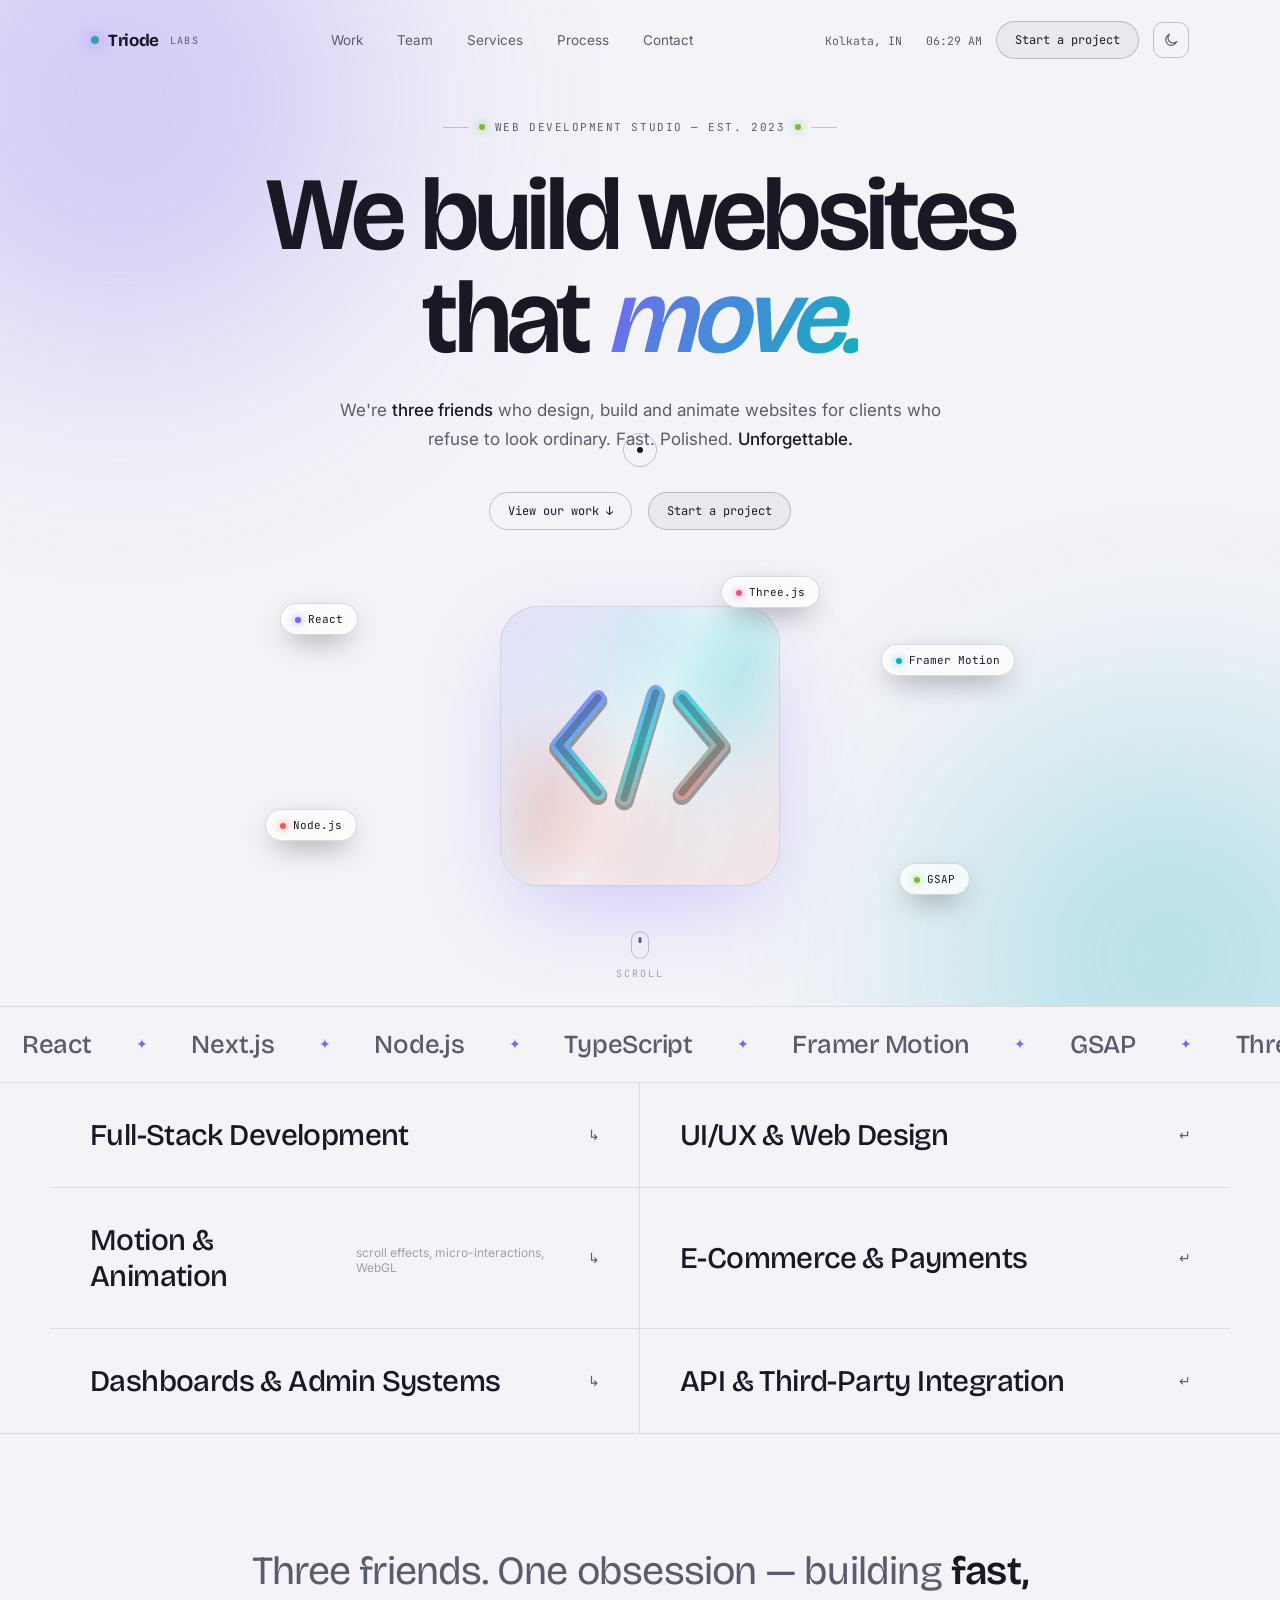
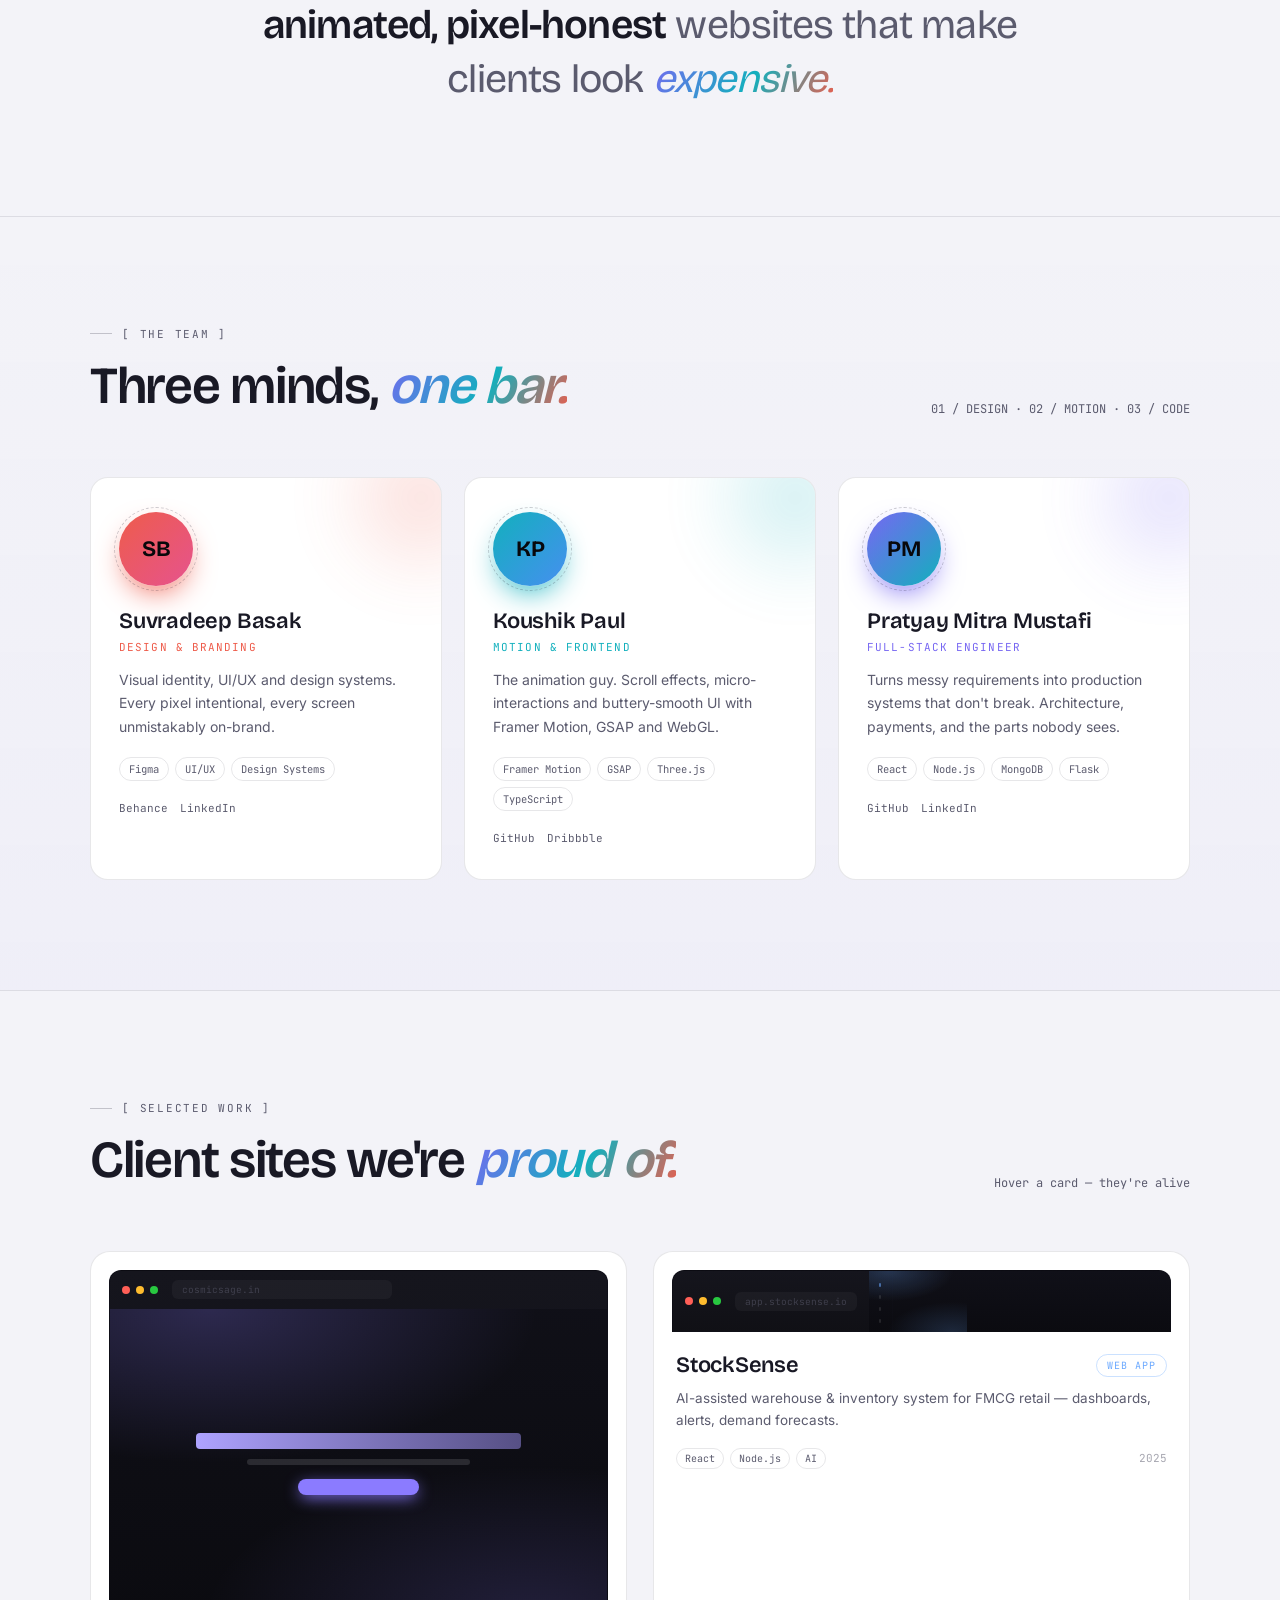
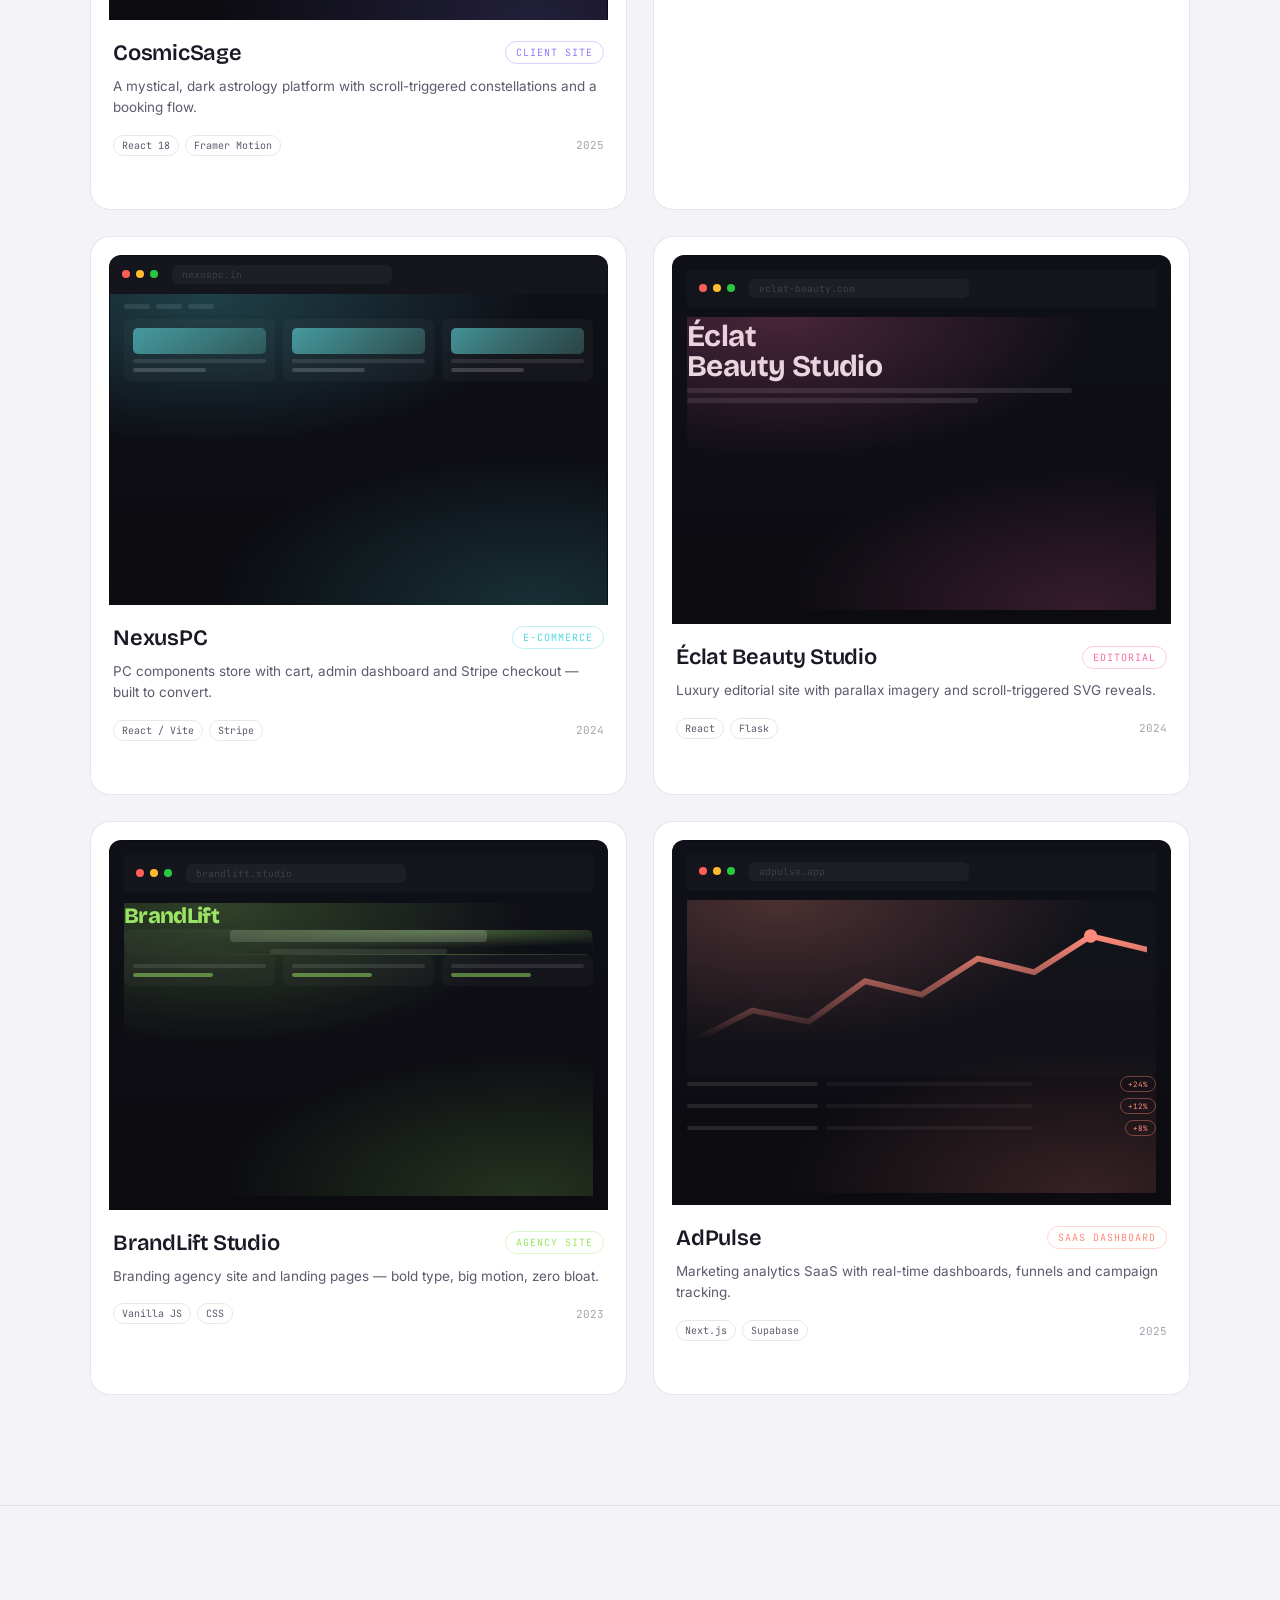
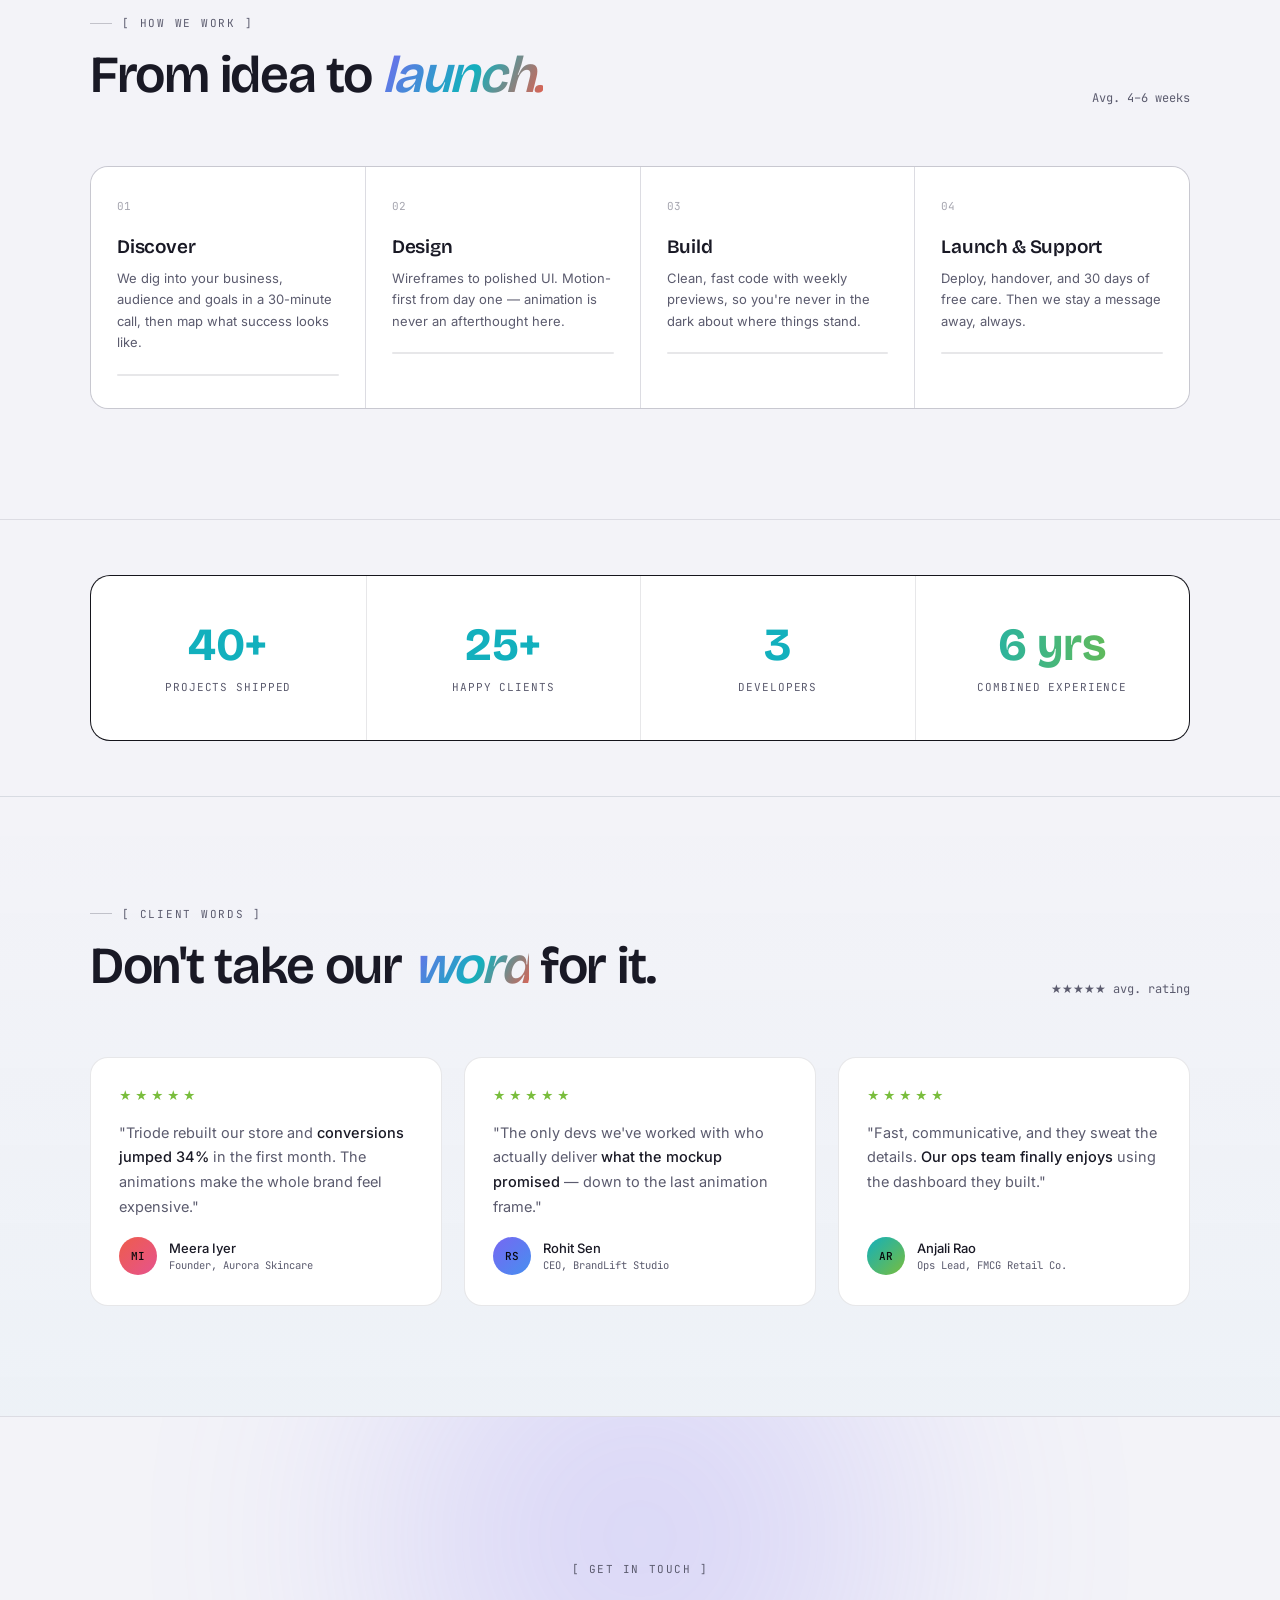
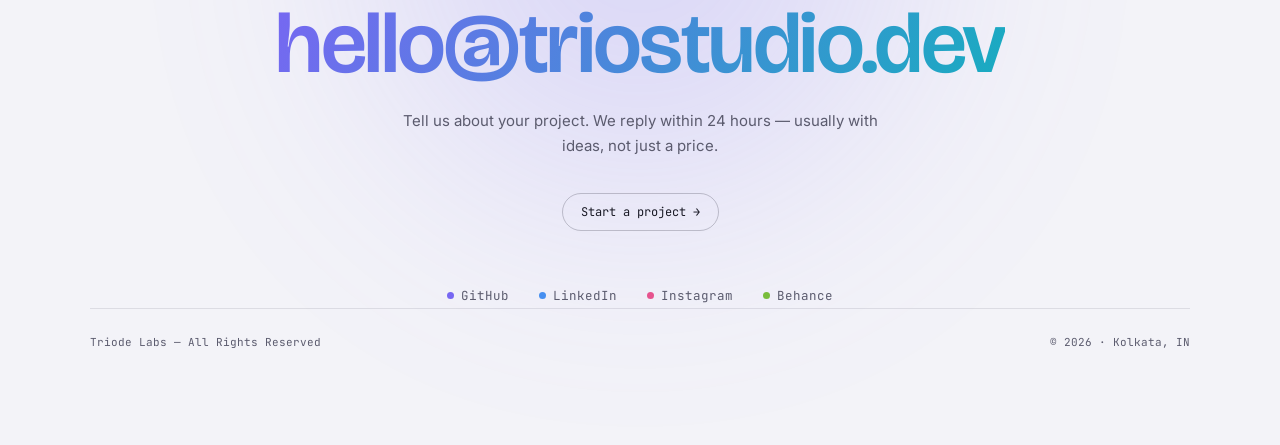
==== commit 1424f3e0: "Changing the style and appearence of the nav bar" ====
--- a/index.html
+++ b/index.html
@@ -1,9 +1,17 @@
 <!DOCTYPE html>
-<html lang="en">
+<html lang="en" data-theme="light">
 <head>
 <meta charset="UTF-8">
 <meta name="viewport" content="width=device-width, initial-scale=1.0, viewport-fit=cover">
 <title>Triode Labs — Web Development & Animation</title>
+<script>
+  // Light is the default; apply a saved preference before first paint to avoid a flash.
+  try {
+    document.documentElement.dataset.theme = localStorage.getItem('theme') === 'dark' ? 'dark' : 'light';
+  } catch (e) {
+    document.documentElement.dataset.theme = 'light';
+  }
+</script>
 <link rel="preconnect" href="https://fonts.googleapis.com">
 <link rel="preconnect" href="https://fonts.gstatic.com" crossorigin>
 <link href="https://fonts.googleapis.com/css2?family=Bricolage+Grotesque:opsz,wght@12..96,300;12..96,400;12..96,500;12..96,600;12..96,700;12..96,800&family=Inter:wght@300;400;500;600&family=JetBrains+Mono:wght@400;500&display=swap" rel="stylesheet">
--- a/styles.css
+++ b/styles.css
@@ -38,8 +38,15 @@
   --blue: #468ff0;
 }
 
-[data-theme="light"] header.scrolled {
-  background: rgba(250, 250, 253, 0.8);
+[data-theme="light"] header.scrolled .nav {
+  background: rgba(250, 250, 253, 0.85);
+  box-shadow: 0 14px 40px -14px rgba(30, 30, 60, 0.18);
+}
+
+[data-theme="light"] .menu-head,
+[data-theme="light"] .menu-links a,
+[data-theme="light"] .menu-foot {
+  border-color: var(--line-strong);
 }
 
 [data-theme="light"] .btn.ghost {
@@ -62,6 +69,14 @@
 
 [data-theme="light"] .glass-plate {
   border-color: rgba(20, 20, 40, 0.10);
+}
+
+[data-theme="light"] .menu-panel {
+  background:
+    linear-gradient(180deg, var(--bg-raised), var(--bg-panel)) padding-box,
+    linear-gradient(160deg, rgba(119, 103, 242, 0.65), rgba(18, 176, 189, 0.5) 55%, rgba(238, 92, 75, 0.55)) border-box;
+  border: 1px solid transparent;
+  box-shadow: 0 30px 80px -24px rgba(30, 30, 60, 0.3), inset 0 1px 0 rgba(255, 255, 255, 0.7), 0 0 44px -18px rgba(119, 103, 242, 0.45);
 }
 
 * {
@@ -169,31 +184,48 @@
   }
 }
 
-/* ---------- NAV ---------- */
+/* ---------- NAV (floating pill on scroll) ---------- */
 header {
   position: fixed;
   top: 0;
   left: 0;
   right: 0;
   z-index: 100;
-  transition: background .35s, border-color .35s, backdrop-filter .35s;
-  border-bottom: 1px solid transparent;
+  padding: 0;
+  pointer-events: none;
+  transition: padding .45s var(--ease);
 }
 
 header.scrolled {
-  background: rgba(8, 8, 11, 0.72);
-  backdrop-filter: blur(16px);
-  -webkit-backdrop-filter: blur(16px);
-  border-bottom: 1px solid var(--line);
+  padding: 14px 24px 0;
 }
 
 .nav {
+  pointer-events: auto;
   display: flex;
   align-items: center;
   justify-content: space-between;
-  padding: 20px 40px;
+  gap: 20px;
   max-width: var(--mw);
   margin: 0 auto;
+  padding: 20px 40px;
+  border-radius: 0;
+  border: 1px solid transparent;
+  background: transparent;
+  backdrop-filter: blur(0px) saturate(1);
+  -webkit-backdrop-filter: blur(0px) saturate(1);
+  box-shadow: none;
+  transition: padding .45s var(--ease), border-radius .45s var(--ease), border-color .45s, background .45s, box-shadow .45s, backdrop-filter .45s;
+}
+
+header.scrolled .nav {
+  padding: 12px 20px;
+  border-radius: 100px;
+  border-color: var(--line-strong);
+  background: rgba(14, 14, 19, 0.85);
+  backdrop-filter: blur(18px) saturate(1.4);
+  -webkit-backdrop-filter: blur(18px) saturate(1.4);
+  box-shadow: 0 14px 40px -14px rgba(0, 0, 0, 0.5);
 }
 
 .nav .mark {
@@ -445,12 +477,12 @@
     display: flex;
     flex-direction: column;
     position: fixed;
-    top: 54px;
-    right: 14px;
+    top: 86px;
+    right: 24px;
     z-index: 200;
     width: min(290px, 78vw);
-    max-height: calc(100vh - 108px);
-    max-height: calc(100dvh - 108px);
+    max-height: calc(100vh - 104px);
+    max-height: calc(100dvh - 104px);
     background:
       linear-gradient(180deg, var(--bg-raised), var(--bg-panel)) padding-box,
       linear-gradient(160deg, var(--violet), var(--cyan) 55%, var(--coral)) border-box;
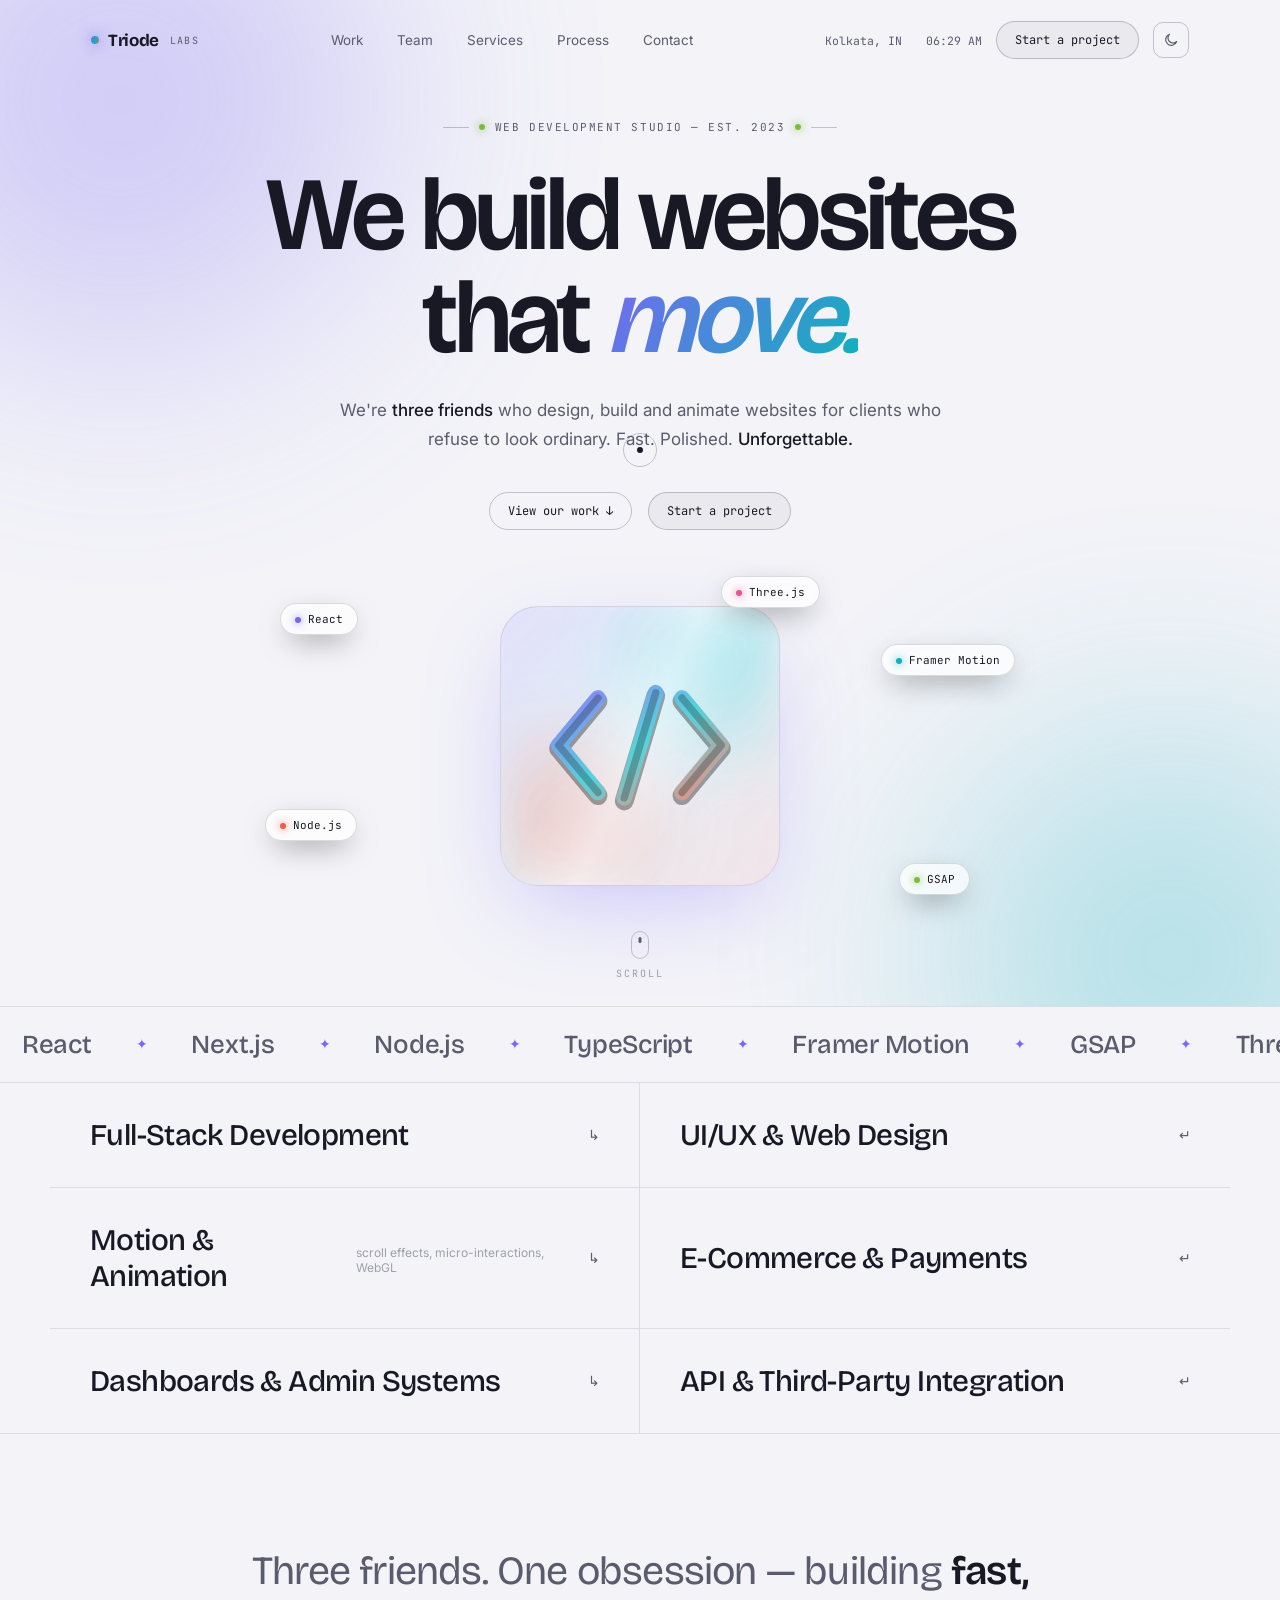
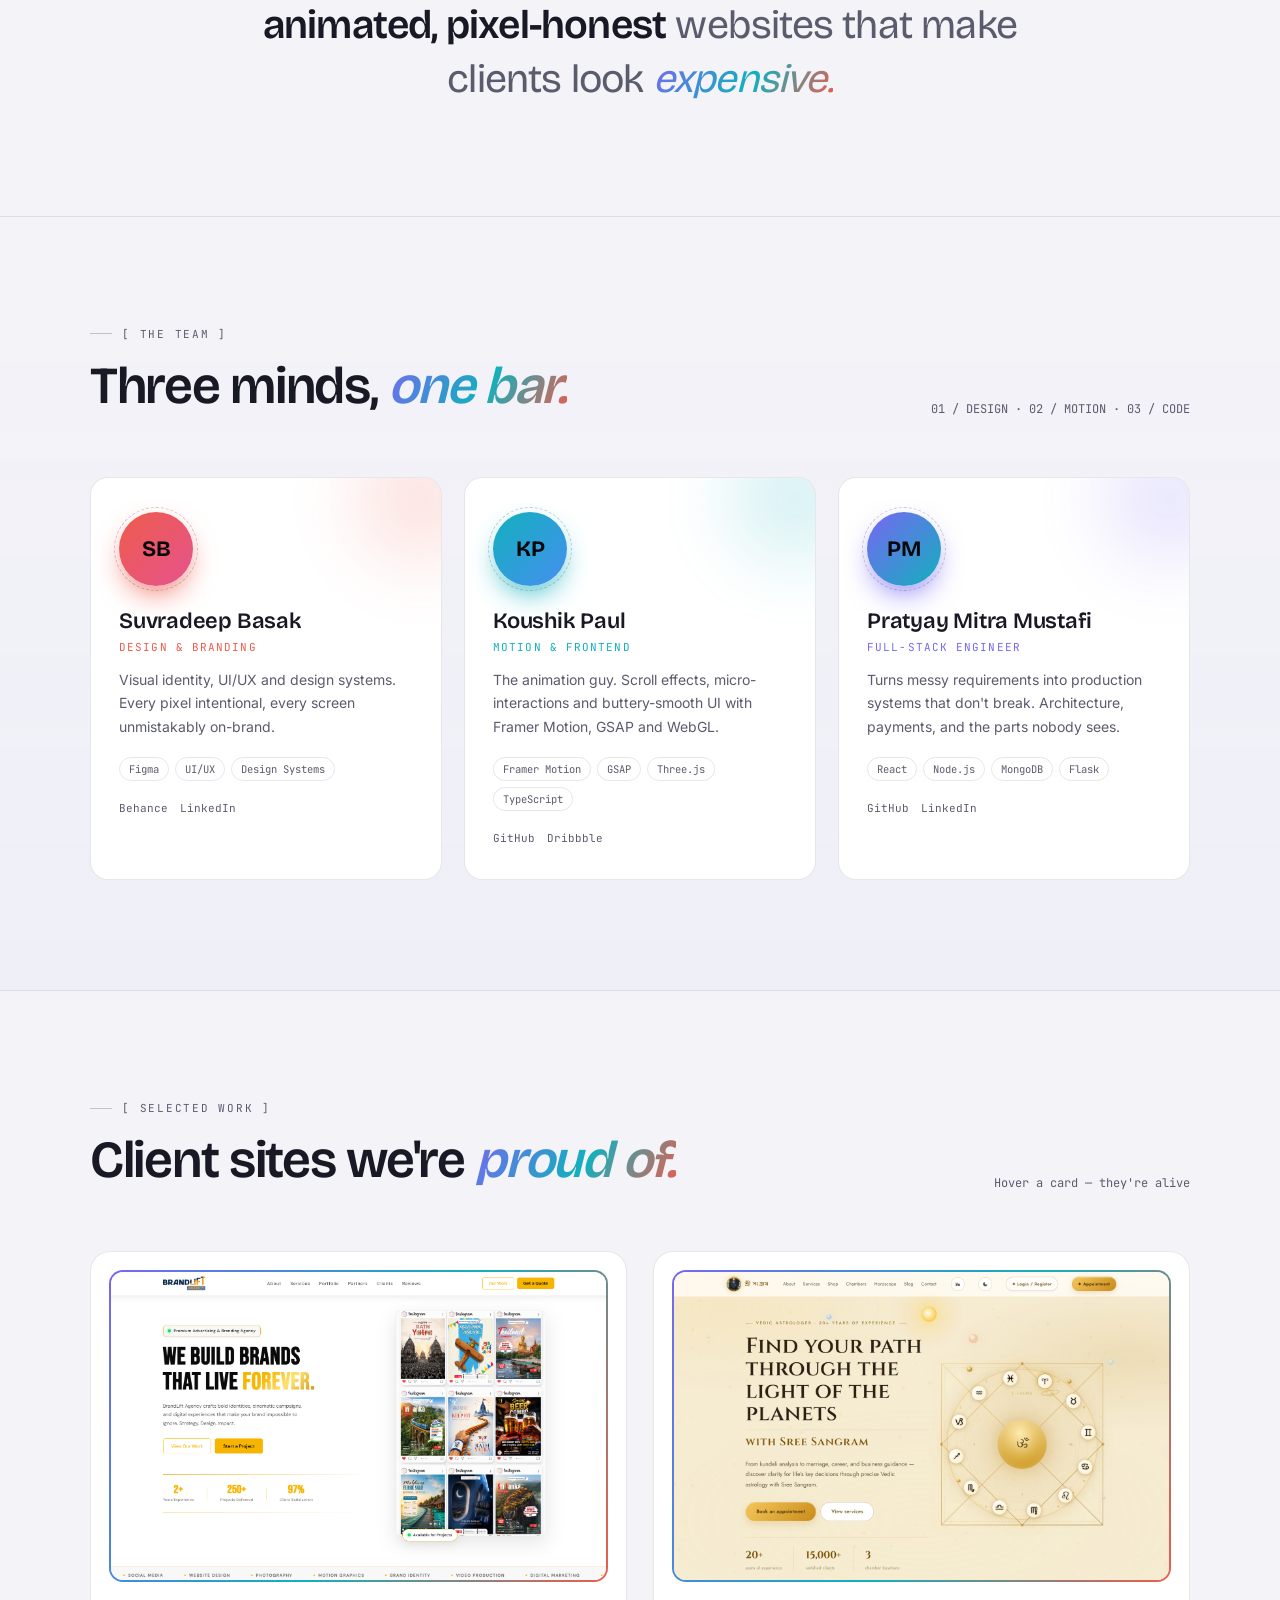
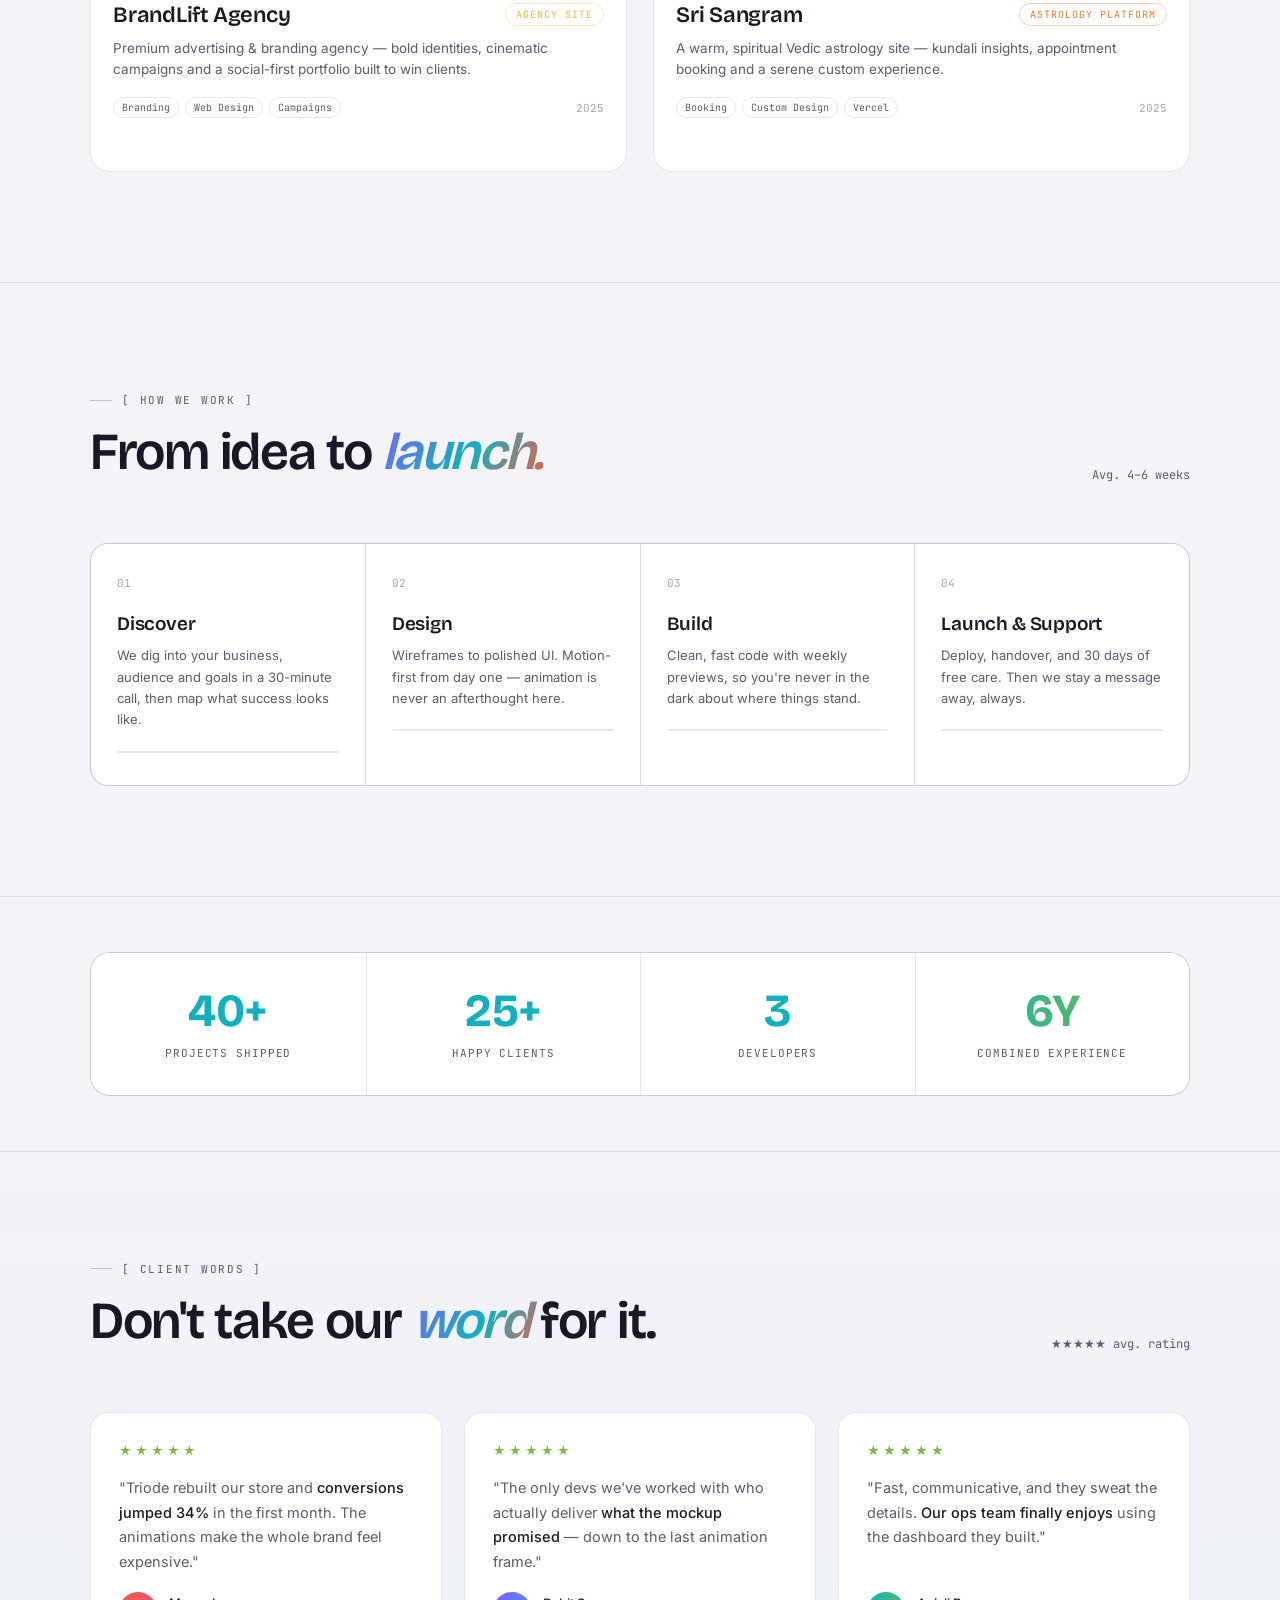
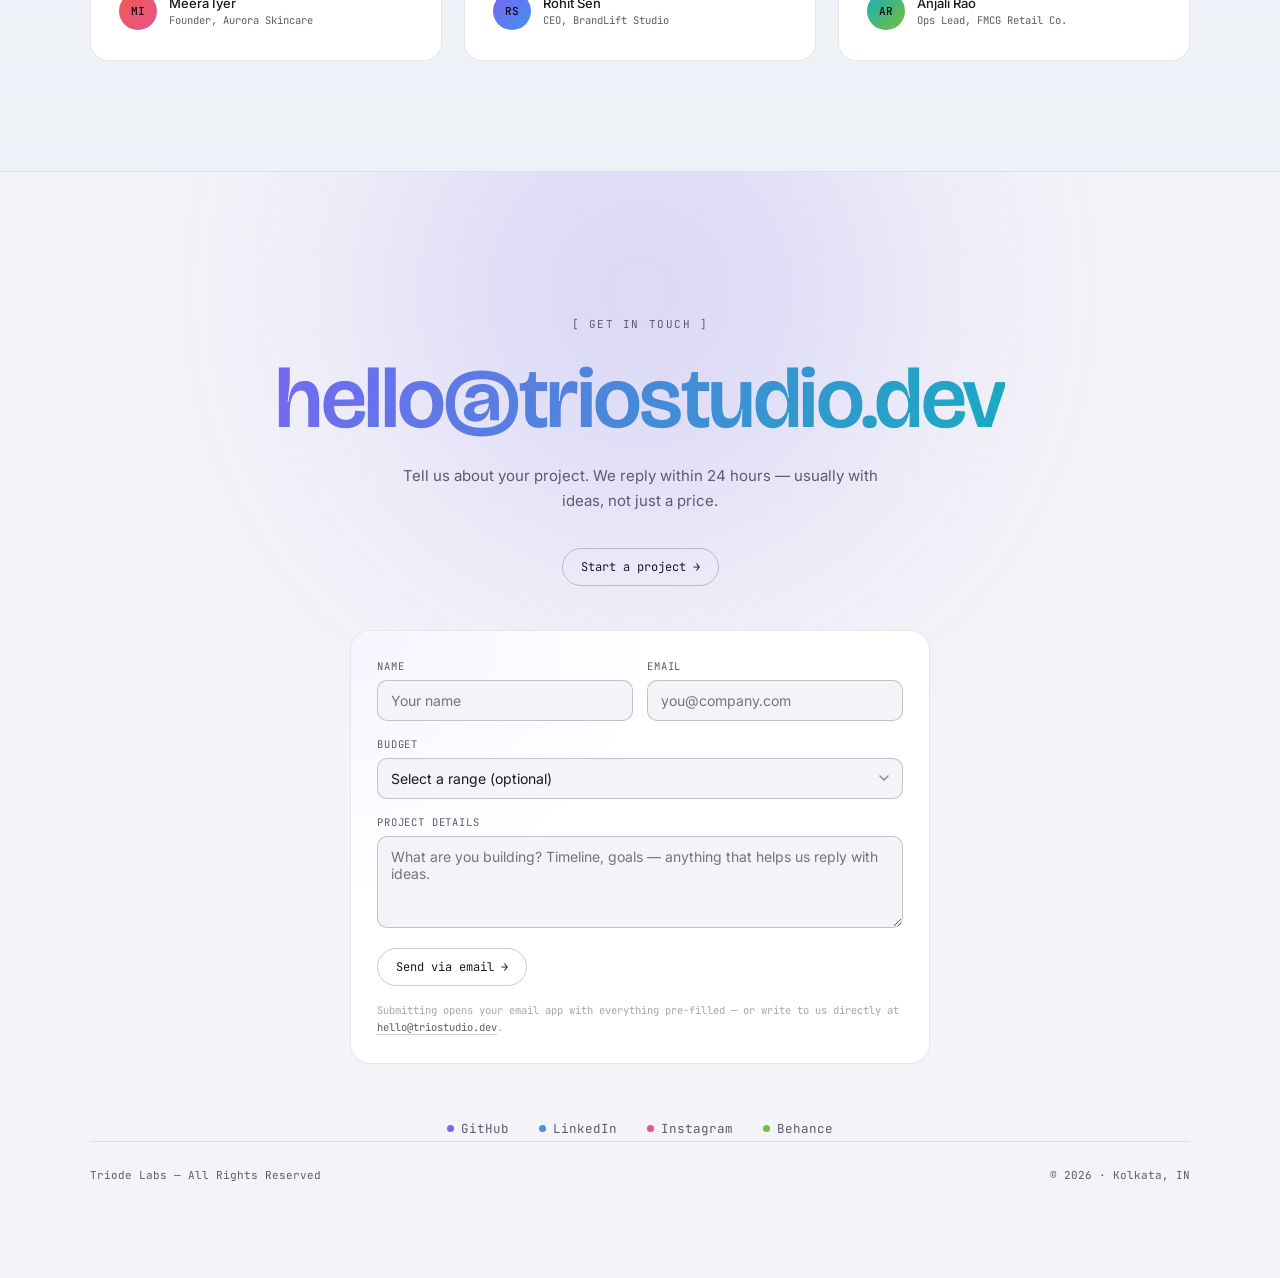
==== commit df081b04: "Adding websites images and links, twicking some CSS and add favicon. add a enquiry form" ====
--- a/index.html
+++ b/index.html
@@ -3,7 +3,13 @@
 <head>
 <meta charset="UTF-8">
 <meta name="viewport" content="width=device-width, initial-scale=1.0, viewport-fit=cover">
-<title>Triode Labs — Web Development & Animation</title>
+<title>Triode Labs — Web Development &amp; Animation</title>
+<meta name="description" content="Triode Labs is a three-person web studio in Kolkata building fast, animated websites for companies that refuse to look ordinary — design, motion and full-stack development.">
+<meta name="theme-color" content="#08080b">
+<meta property="og:title" content="Triode Labs — Web Development & Animation">
+<meta property="og:description" content="Three friends building fast, animated websites for companies. Design, motion & full-stack development in Kolkata.">
+<meta property="og:type" content="website">
+<link rel="icon" href="data:image/svg+xml,%3Csvg xmlns='http://www.w3.org/2000/svg' viewBox='0 0 64 64'%3E%3Cdefs%3E%3ClinearGradient id='g' x1='0' y1='0' x2='1' y2='1'%3E%3Cstop offset='0' stop-color='%238b7bff'/%3E%3Cstop offset='.55' stop-color='%234fd8e0'/%3E%3Cstop offset='1' stop-color='%23ff8a7a'/%3E%3C/linearGradient%3E%3C/defs%3E%3Crect width='64' height='64' rx='14' fill='url(%23g)'/%3E%3Cpath d='M22 20h20M32 20v26' stroke='%2308080b' stroke-width='5' stroke-linecap='round'/%3E%3C/svg%3E">
 <script>
   // Light is the default; apply a saved preference before first paint to avoid a flash.
   try {
@@ -11,6 +17,11 @@
   } catch (e) {
     document.documentElement.dataset.theme = 'light';
   }
+  // Gate scroll-reveal hiding behind JS so content is visible without JS.
+  document.documentElement.classList.add('js');
+  try {
+    document.querySelector('meta[name="theme-color"]').content = document.documentElement.dataset.theme === 'dark' ? '#08080b' : '#f3f3f8';
+  } catch (e) { /* meta tag missing */ }
 </script>
 <link rel="preconnect" href="https://fonts.googleapis.com">
 <link rel="preconnect" href="https://fonts.gstatic.com" crossorigin>
@@ -24,7 +35,7 @@
 <div class="cursor-ring" id="cRing"></div>
 
 <header id="header">
-  <nav class="nav">
+  <nav class="nav" aria-label="Primary">
     <a class="mark" href="#top"><span class="dot"></span>Triode<small>LABS</small></a>
     <div class="links">
       <a href="#work">Work</a>
@@ -36,28 +47,28 @@
     <div class="cta">
       <span class="meta"><span>Kolkata, IN</span><span class="clock" id="clock">--:--</span></span>
       <a class="btn ghost" href="#contact">Start a project</a>
-      <button class="theme-toggle" aria-label="Toggle light theme">
+      <button class="theme-toggle" type="button" aria-label="Toggle light theme">
         <svg class="ic-sun" viewBox="0 0 24 24" fill="none" stroke="currentColor" stroke-width="1.8" stroke-linecap="round" stroke-linejoin="round"><circle cx="12" cy="12" r="4.2"/><path d="M12 2.5v2.4M12 19.1v2.4M4.6 4.6l1.7 1.7M17.7 17.7l1.7 1.7M2.5 12h2.4M19.1 12h2.4M4.6 19.4l1.7-1.7M17.7 6.3l1.7-1.7"/></svg>
         <svg class="ic-moon" viewBox="0 0 24 24" fill="none" stroke="currentColor" stroke-width="1.8" stroke-linecap="round" stroke-linejoin="round"><path d="M20.5 14.3A8.5 8.5 0 1 1 9.7 3.5a7 7 0 0 0 10.8 10.8z"/></svg>
       </button>
-      <button class="burger" id="burger" aria-label="Menu" aria-expanded="false"><span></span><span></span><span></span></button>
+      <button class="burger" id="burger" type="button" aria-label="Menu" aria-expanded="false"><span></span><span></span><span></span></button>
     </div>
   </nav>
 </header>
 
 <div class="menu-backdrop" id="menuBackdrop"></div>
-<aside class="menu-panel" id="menuPanel" aria-hidden="true">
+<aside class="menu-panel" id="menuPanel">
   <div class="menu-head">
     <span class="mark"><span class="dot"></span>Triode<small>LABS</small></span>
     <div class="menu-head-actions">
-      <button class="theme-toggle" id="themeToggle" aria-label="Toggle light theme">
+      <button class="theme-toggle" id="themeToggle" type="button" aria-label="Toggle light theme">
         <svg class="ic-sun" viewBox="0 0 24 24" fill="none" stroke="currentColor" stroke-width="1.8" stroke-linecap="round" stroke-linejoin="round"><circle cx="12" cy="12" r="4.2"/><path d="M12 2.5v2.4M12 19.1v2.4M4.6 4.6l1.7 1.7M17.7 17.7l1.7 1.7M2.5 12h2.4M19.1 12h2.4M4.6 19.4l1.7-1.7M17.7 6.3l1.7-1.7"/></svg>
         <svg class="ic-moon" viewBox="0 0 24 24" fill="none" stroke="currentColor" stroke-width="1.8" stroke-linecap="round" stroke-linejoin="round"><path d="M20.5 14.3A8.5 8.5 0 1 1 9.7 3.5a7 7 0 0 0 10.8 10.8z"/></svg>
       </button>
-      <button class="menu-close" id="menuClose" aria-label="Close menu">✕</button>
-    </div>
-  </div>
-  <nav class="menu-links">
+      <button class="menu-close" id="menuClose" type="button" aria-label="Close menu">✕</button>
+    </div>
+  </div>
+  <nav class="menu-links" aria-label="Menu">
     <a href="#work"><span>Work</span><span class="arw">→</span></a>
     <a href="#team"><span>Team</span><span class="arw">→</span></a>
     <a href="#services"><span>Services</span><span class="arw">→</span></a>
@@ -121,15 +132,15 @@
   <div class="wrap" style="padding:0;">
     <div class="svc-row">
       <div class="svc-cell">Full-Stack Development <span class="arrow">↳</span></div>
-      <div class="svc-cell">UI/UX & Web Design <span class="arrow">↵</span></div>
+      <div class="svc-cell">UI/UX &amp; Web Design <span class="arrow">↵</span></div>
     </div>
     <div class="svc-row">
-      <div class="svc-cell">Motion & Animation <small>scroll effects, micro-interactions, WebGL</small><span class="arrow">↳</span></div>
-      <div class="svc-cell">E-Commerce & Payments <span class="arrow">↵</span></div>
+      <div class="svc-cell">Motion &amp; Animation <small>scroll effects, micro-interactions, WebGL</small><span class="arrow">↳</span></div>
+      <div class="svc-cell">E-Commerce &amp; Payments <span class="arrow">↵</span></div>
     </div>
     <div class="svc-row">
-      <div class="svc-cell">Dashboards & Admin Systems <span class="arrow">↳</span></div>
-      <div class="svc-cell">API & Third-Party Integration <span class="arrow">↵</span></div>
+      <div class="svc-cell">Dashboards &amp; Admin Systems <span class="arrow">↳</span></div>
+      <div class="svc-cell">API &amp; Third-Party Integration <span class="arrow">↵</span></div>
     </div>
   </div>
 </section>
@@ -154,7 +165,7 @@
         <div class="glow"></div>
         <div class="avatar">SB</div>
         <h3>Suvradeep Basak</h3>
-        <span class="role">Design & Branding</span>
+        <span class="role">Design &amp; Branding</span>
         <p>Visual identity, UI/UX and design systems. Every pixel intentional, every screen unmistakably on-brand.</p>
         <div class="mtags"><span>Figma</span><span>UI/UX</span><span>Design Systems</span></div>
         <div class="socials"><a href="#">Behance</a><a href="#">LinkedIn</a></div>
@@ -163,7 +174,7 @@
         <div class="glow"></div>
         <div class="avatar">KP</div>
         <h3>Koushik Paul</h3>
-        <span class="role">Motion & Frontend</span>
+        <span class="role">Motion &amp; Frontend</span>
         <p>The animation guy. Scroll effects, micro-interactions and buttery-smooth UI with Framer Motion, GSAP and WebGL.</p>
         <div class="mtags"><span>Framer Motion</span><span>GSAP</span><span>Three.js</span><span>TypeScript</span></div>
         <div class="socials"><a href="#">GitHub</a><a href="#">Dribbble</a></div>
@@ -192,7 +203,38 @@
     </div>
     <div class="proj-grid">
 
-      <div class="proj-card tilt reveal" style="--pc:#8b7bff;">
+      <a class="proj-card tilt reveal" style="--pc:#f2b544;" href="https://brandliftagency.in/" target="_blank" rel="noopener" aria-label="BrandLift Agency — opens in a new tab">
+        <div class="glare"></div>
+        <div class="mock mock-photo">
+          <img class="shot" src="Content/Websites/brandliftagency.png" alt="BrandLift Agency website preview" onerror="this.remove()">
+        </div>
+        <div class="proj-meta">
+          <div class="top"><h3>BrandLift Agency</h3><span class="cat">Agency Site</span></div>
+          <p class="desc">Premium advertising &amp; branding agency — bold identities, cinematic campaigns and a social-first portfolio built to win clients.</p>
+          <div class="foot"><div class="tags"><span>Branding</span><span>Web Design</span><span>Campaigns</span></div><span class="year">2025</span></div>
+          <span class="view">Visit site <span class="arr">↗</span></span>
+        </div>
+      </a>
+
+      <a class="proj-card tilt reveal d1" style="--pc:#e07b39;" href="https://sangram-nu.vercel.app/" target="_blank" rel="noopener" aria-label="Sri Sangram — opens in a new tab">
+        <div class="glare"></div>
+        <div class="mock mock-photo">
+          <img class="shot" src="Content/Websites/sangram.png" alt="Sri Sangram website preview" onerror="this.remove()">
+        </div>
+        <div class="proj-meta">
+          <div class="top"><h3>Sri Sangram</h3><span class="cat">Astrology Platform</span></div>
+          <p class="desc">A warm, spiritual Vedic astrology site — kundali insights, appointment booking and a serene custom experience.</p>
+          <div class="foot"><div class="tags"><span>Booking</span><span>Custom Design</span><span>Vercel</span></div><span class="year">2025</span></div>
+          <span class="view">Visit site <span class="arr">↗</span></span>
+        </div>
+      </a>
+
+      <!-- ============================================================
+           Placeholder projects kept for reference — commented out.
+           Replace this block with real client work as it ships.
+           ============================================================ -->
+      <!--
+      <div class="proj-card tilt reveal" style="--pc:#8b7bff;" tabindex="0" role="button" aria-label="View case study — CosmicSage">
         <div class="glare"></div>
         <div class="mock layout-site">
           <div class="mock-bar"><b></b><b></b><b></b><span class="url">cosmicsage.in</span></div>
@@ -210,7 +252,7 @@
         </div>
       </div>
 
-      <div class="proj-card tilt reveal d1" style="--pc:#6ba9ff;">
+      <div class="proj-card tilt reveal d1" style="--pc:#6ba9ff;" tabindex="0" role="button" aria-label="View case study — StockSense">
         <div class="glare"></div>
         <div class="mock layout-dash">
           <div class="mock-bar"><b></b><b></b><b></b><span class="url">app.stocksense.io</span></div>
@@ -228,13 +270,13 @@
         </div>
         <div class="proj-meta">
           <div class="top"><h3>StockSense</h3><span class="cat">Web App</span></div>
-          <p class="desc">AI-assisted warehouse & inventory system for FMCG retail — dashboards, alerts, demand forecasts.</p>
+          <p class="desc">AI-assisted warehouse &amp; inventory system for FMCG retail — dashboards, alerts, demand forecasts.</p>
           <div class="foot"><div class="tags"><span>React</span><span>Node.js</span><span>AI</span></div><span class="year">2025</span></div>
           <span class="view">View case study <span class="arr">→</span></span>
         </div>
       </div>
 
-      <div class="proj-card tilt reveal" style="--pc:#4fd8e0;">
+      <div class="proj-card tilt reveal" style="--pc:#4fd8e0;" tabindex="0" role="button" aria-label="View case study — NexusPC">
         <div class="glare"></div>
         <div class="mock layout-shop">
           <div class="mock-bar"><b></b><b></b><b></b><span class="url">nexuspc.in</span></div>
@@ -255,7 +297,7 @@
         </div>
       </div>
 
-      <div class="proj-card tilt reveal d1" style="--pc:#ff6ba9;">
+      <div class="proj-card tilt reveal d1" style="--pc:#ff6ba9;" tabindex="0" role="button" aria-label="View case study — Éclat Beauty Studio">
         <div class="glare"></div>
         <div class="mock layout-editorial">
           <div class="mock-bar"><b></b><b></b><b></b><span class="url">eclat-beauty.com</span></div>
@@ -273,7 +315,7 @@
         </div>
       </div>
 
-      <div class="proj-card tilt reveal" style="--pc:#9be564;">
+      <div class="proj-card tilt reveal" style="--pc:#9be564;" tabindex="0" role="button" aria-label="View case study — BrandLift Studio">
         <div class="glare"></div>
         <div class="mock layout-agency">
           <div class="mock-bar"><b></b><b></b><b></b><span class="url">brandlift.studio</span></div>
@@ -295,7 +337,7 @@
         </div>
       </div>
 
-      <div class="proj-card tilt reveal d1" style="--pc:#ff8a7a;">
+      <div class="proj-card tilt reveal d1" style="--pc:#ff8a7a;" tabindex="0" role="button" aria-label="View case study — AdPulse">
         <div class="glare"></div>
         <div class="mock layout-saas">
           <div class="mock-bar"><b></b><b></b><b></b><span class="url">adpulse.app</span></div>
@@ -321,7 +363,7 @@
           <span class="view">View case study <span class="arr">→</span></span>
         </div>
       </div>
-
+      -->
     </div>
   </div>
 </section>
@@ -356,7 +398,7 @@
       </div>
       <div class="proc-cell">
         <div class="num">04 <i>→</i></div>
-        <h3>Launch & Support</h3>
+        <h3>Launch &amp; Support</h3>
         <p>Deploy, handover, and 30 days of free care. Then we stay a message away, always.</p>
         <div class="bar"></div>
       </div>
@@ -370,7 +412,7 @@
       <div class="stat-cell"><div class="n"><span class="count" data-count="40" data-suffix="+">0</span></div><div class="l">Projects Shipped</div></div>
       <div class="stat-cell"><div class="n"><span class="count" data-count="25" data-suffix="+">0</span></div><div class="l">Happy Clients</div></div>
       <div class="stat-cell"><div class="n"><span class="count" data-count="3">0</span></div><div class="l">Developers</div></div>
-      <div class="stat-cell"><div class="n"><span class="count" data-count="6" data-suffix=" yrs">0</span></div><div class="l">Combined Experience</div></div>
+      <div class="stat-cell"><div class="n"><span class="count" data-count="6" data-suffix="Y">0</span></div><div class="l">Combined Experience</div></div>
     </div>
   </div>
 </section>
@@ -380,7 +422,7 @@
     <div class="section-head">
       <div>
         <span class="label reveal">[ Client Words ]</span>
-        <h2 class="reveal d1">Don't take our <em>word</em> for it.</h2>
+        <h2 class="reveal d1">Don't take our <em>word </em> for it.</h2>
       </div>
       <span class="index reveal d2">★★★★★ avg. rating</span>
     </div>
@@ -413,6 +455,29 @@
     <div class="hero-cta reveal d2">
       <a class="btn" href="mailto:hello@triostudio.dev">Start a project →</a>
     </div>
+    <div class="contact-form reveal d2">
+      <form id="contactForm">
+        <div class="f-row">
+          <label><span>Name</span><input type="text" name="name" placeholder="Your name" required></label>
+          <label><span>Email</span><input type="email" name="email" placeholder="you@company.com" required></label>
+        </div>
+        <label><span>Budget</span>
+          <select name="budget">
+            <option value="">Select a range (optional)</option>
+            <option>Under ₹25,000</option>
+            <option>₹25,000 – ₹50,000</option>
+            <option>₹50,000 – ₹1,00,000</option>
+            <option>₹1,00,000+</option>
+            <option>Not sure yet</option>
+          </select>
+        </label>
+        <label><span>Project details</span>
+          <textarea name="message" rows="4" placeholder="What are you building? Timeline, goals — anything that helps us reply with ideas." required></textarea>
+        </label>
+        <button class="btn" type="submit">Send via email →</button>
+      </form>
+      <p class="form-note">Submitting opens your email app with everything pre-filled — or write to us directly at <a href="mailto:hello@triostudio.dev">hello@triostudio.dev</a>.</p>
+    </div>
     <div class="contact-links reveal d3">
       <a href="#"><span class="g" style="--gc:var(--violet)"></span>GitHub</a>
       <a href="#"><span class="g" style="--gc:var(--blue)"></span>LinkedIn</a>
@@ -428,6 +493,8 @@
   </div>
 </section>
 
+<button class="to-top" id="toTop" type="button" aria-label="Back to top">↑</button>
+
 <script src="script.js"></script>
 </body>
 </html>
--- a/styles.css
+++ b/styles.css
@@ -62,6 +62,10 @@
   background: var(--bg-panel);
 }
 
+[data-theme="light"] .stats-grid {
+  background: var(--bg-panel);
+}
+
 [data-theme="light"] .chip {
   background: rgba(255, 255, 255, 0.7);
   border-color: rgba(20, 20, 40, 0.14);
@@ -74,8 +78,8 @@
 [data-theme="light"] .menu-panel {
   background:
     linear-gradient(180deg, var(--bg-raised), var(--bg-panel)) padding-box,
-    linear-gradient(160deg, rgba(119, 103, 242, 0.65), rgba(18, 176, 189, 0.5) 55%, rgba(238, 92, 75, 0.55)) border-box;
-  border: 1px solid transparent;
+    var(--grad) border-box;
+  border: 2px solid transparent;
   box-shadow: 0 30px 80px -24px rgba(30, 30, 60, 0.3), inset 0 1px 0 rgba(255, 255, 255, 0.7), 0 0 44px -18px rgba(119, 103, 242, 0.45);
 }
 
@@ -365,8 +369,15 @@
 .burger {
   display: none;
   flex-direction: column;
+  align-items: center;
+  justify-content: center;
   gap: 4px;
-  padding: 7px;
+  padding: 9px;
+  border: 2px solid transparent;
+  border-radius: 12px;
+  background:
+    linear-gradient(rgba(0, 0, 0, 0), rgba(0, 0, 0, 0)) padding-box,
+    var(--grad) border-box;
 }
 
 .burger span {
@@ -485,17 +496,20 @@
     max-height: calc(100dvh - 104px);
     background:
       linear-gradient(180deg, var(--bg-raised), var(--bg-panel)) padding-box,
-      linear-gradient(160deg, var(--violet), var(--cyan) 55%, var(--coral)) border-box;
-    border: 1px solid transparent;
+      var(--grad) border-box;
+    border: 2px solid transparent;
     border-radius: 20px;
     box-shadow: 0 40px 100px -20px rgba(0, 0, 0, 0.8), inset 0 1px 0 rgba(255, 255, 255, 0.05), 0 0 44px -18px rgba(139, 123, 255, 0.4);
     transform: translateX(calc(100% + 34px));
-    transition: transform .5s var(--ease);
+    visibility: hidden;
+    transition: transform .5s var(--ease), visibility 0s .5s;
     overflow: hidden;
   }
 
   body.menu-open .menu-panel {
+    visibility: visible;
     transform: translateX(0);
+    transition: transform .5s var(--ease), visibility 0s;
   }
 
   .menu-head {
@@ -1347,6 +1361,7 @@
 }
 
 .proj-card {
+  display: block;
   position: relative;
   border: 1px solid var(--line);
   border-radius: 20px;
@@ -1442,6 +1457,28 @@
     radial-gradient(120% 90% at 85% 100%, color-mix(in srgb, var(--pc) 18%, transparent), transparent 55%);
 }
 
+/* real site screenshots — clean frame with the brand gradient border
+   (violet → cyan → coral, same as the <em> “launch.” text). The gradient
+   uses theme-aware variables, so it stays visible in light and dark. */
+.mock.mock-photo {
+  aspect-ratio: 16/10;
+  margin: 18px 18px 0;
+  border-radius: 14px;
+  border: 2px solid transparent;
+  background:
+    linear-gradient(var(--bg-panel), var(--bg-panel)) padding-box,
+    var(--grad) border-box;
+  overflow: hidden;
+}
+
+.mock.mock-photo .shot {
+  display: block;
+  width: 100%;
+  height: 100%;
+  object-fit: cover;
+  object-position: top center;
+}
+
 .m-line {
   height: 5px;
   border-radius: 3px;
@@ -1994,7 +2031,7 @@
   }
 }
 
-/* ---------- TATSS ---------- */
+/* ---------- STATS ---------- */
 .stats {
   padding-top: 55px;
   padding-bottom: 55px;
@@ -2012,7 +2049,7 @@
 
 .stat-cell {
   background: #16161a;
-  padding: 46px 30px;
+  padding: 35px 30px;
   text-align: center;
 }
 
@@ -2044,28 +2081,24 @@
   margin-top: 12px;
 }
 
+/* Stats stay in a single row at every width */
 @media (max-width:800px) {
   .stats-grid {
-    grid-template-columns: 1fr 1fr;
-  }
-
-  .stat-cell:nth-child(3) {
-    border-left: none;
-  }
-
-  .stat-cell:nth-child(n+3) {
-    border-top: 1px solid var(--line);
-  }
-}
-
-@media (max-width:480px) {
-  .stats-grid {
-    grid-template-columns: 1fr;
-  }
-
-  .stat-cell+.stat-cell {
-    border-left: none;
-    border-top: 1px solid var(--line);
+    grid-template-columns: repeat(4, 1fr);
+  }
+
+  .stat-cell {
+    padding: 35px 8px;
+  }
+
+  .stat-cell .n {
+    font-size: clamp(22px, 6.5vw, 34px);
+  }
+
+  .stat-cell .l {
+    font-size: 9px;
+    letter-spacing: .05em;
+    margin-top: 8px;
   }
 }
 
@@ -2351,31 +2384,189 @@
   }
 }
 
+/* ---------- CONTACT FORM ---------- */
+.contact-form {
+  max-width: 580px;
+  margin: 44px auto 0;
+  text-align: left;
+  background: var(--bg-panel);
+  border: 1px solid var(--line);
+  border-radius: 20px;
+  padding: 28px 26px;
+  position: relative;
+}
+
+.contact-form::before {
+  content: '';
+  position: absolute;
+  inset: 0;
+  border-radius: 20px;
+  background: radial-gradient(120% 140% at 0% 0%, rgba(139, 123, 255, 0.08), transparent 45%);
+  pointer-events: none;
+}
+
+.contact-form form {
+  display: flex;
+  flex-direction: column;
+  gap: 16px;
+  position: relative;
+}
+
+.contact-form .f-row {
+  display: grid;
+  grid-template-columns: 1fr 1fr;
+  gap: 14px;
+}
+
+.contact-form label {
+  display: flex;
+  flex-direction: column;
+  gap: 7px;
+  font-family: 'JetBrains Mono';
+  font-size: 10.5px;
+  letter-spacing: .08em;
+  text-transform: uppercase;
+  color: var(--text-dim);
+}
+
+.contact-form input,
+.contact-form select,
+.contact-form textarea {
+  font-family: 'Inter';
+  font-size: 14px;
+  color: var(--text);
+  background: var(--bg);
+  border: 1px solid var(--line-strong);
+  border-radius: 10px;
+  padding: 11px 13px;
+  outline: none;
+  transition: border-color .25s, box-shadow .25s;
+  resize: vertical;
+}
+
+.contact-form select {
+  appearance: none;
+  -webkit-appearance: none;
+  background-image: url("data:image/svg+xml,%3Csvg xmlns='http://www.w3.org/2000/svg' width='10' height='6' viewBox='0 0 10 6'%3E%3Cpath d='M1 1l4 4 4-4' fill='none' stroke='%238b899a' stroke-width='1.5' stroke-linecap='round'/%3E%3C/svg%3E");
+  background-repeat: no-repeat;
+  background-position: right 13px center;
+  padding-right: 34px;
+}
+
+.contact-form input:focus,
+.contact-form select:focus,
+.contact-form textarea:focus {
+  border-color: var(--violet);
+  box-shadow: 0 0 0 3px color-mix(in srgb, var(--violet) 18%, transparent);
+}
+
+.contact-form .btn {
+  align-self: flex-start;
+  margin-top: 4px;
+}
+
+.contact-form .form-note {
+  font-family: 'JetBrains Mono';
+  font-size: 10.5px;
+  color: var(--text-faint);
+  margin-top: 16px;
+  line-height: 1.6;
+  letter-spacing: 0;
+  text-transform: none;
+  position: relative;
+}
+
+.contact-form .form-note a {
+  color: var(--text-dim);
+  border-bottom: 1px solid var(--line-strong);
+}
+
+.contact-form .form-note a:hover {
+  color: var(--text);
+}
+
+@media (max-width:560px) {
+  .contact-form .f-row {
+    grid-template-columns: 1fr;
+  }
+
+  .contact-form .btn {
+    align-self: stretch;
+    justify-content: center;
+  }
+}
+
+/* ---------- BACK TO TOP ---------- */
+.to-top {
+  position: fixed;
+  right: 22px;
+  bottom: 22px;
+  z-index: 90;
+  width: 44px;
+  height: 44px;
+  border-radius: 50%;
+  display: flex;
+  align-items: center;
+  justify-content: center;
+  font-size: 17px;
+  color: var(--text);
+  background: var(--bg-panel);
+  border: 1px solid var(--line-strong);
+  box-shadow: 0 14px 34px -12px rgba(0, 0, 0, 0.55);
+  opacity: 0;
+  transform: translateY(12px);
+  pointer-events: none;
+  transition: opacity .35s var(--ease), transform .35s var(--ease), border-color .3s, color .3s;
+}
+
+.to-top.show {
+  opacity: 1;
+  transform: none;
+  pointer-events: auto;
+}
+
+.to-top:hover {
+  border-color: var(--violet);
+  color: var(--violet);
+}
+
+@media (max-width:480px) {
+  .to-top {
+    right: 16px;
+    bottom: 16px;
+    width: 40px;
+    height: 40px;
+  }
+}
+
 /* ---------- REVEAL ---------- */
-.reveal {
+/* Hidden state is gated behind .js so content stays visible without JavaScript.
+   Movement uses the `translate` property (not `transform`) so it never clashes
+   with 3D tilt or hover-lift transforms on the same elements. */
+.js .reveal {
   opacity: 0;
-  transform: translateY(28px);
-  transition: opacity .8s var(--ease), transform .8s var(--ease);
-}
-
-.reveal.in {
+  translate: 0 28px;
+  transition: opacity .8s var(--ease), translate .8s var(--ease);
+}
+
+.js .reveal.in {
   opacity: 1;
-  transform: translateY(0);
-}
-
-.reveal.d1 {
+  translate: 0 0;
+}
+
+.js .reveal.d1 {
   transition-delay: .08s;
 }
 
-.reveal.d2 {
+.js .reveal.d2 {
   transition-delay: .16s;
 }
 
-.reveal.d3 {
+.js .reveal.d3 {
   transition-delay: .24s;
 }
 
-.reveal.d4 {
+.js .reveal.d4 {
   transition-delay: .32s;
 }
 
@@ -2393,8 +2584,10 @@
     display: none;
   }
 
-  .reveal {
+  .reveal,
+  .js .reveal {
     opacity: 1;
+    translate: none;
     transform: none;
   }
 }
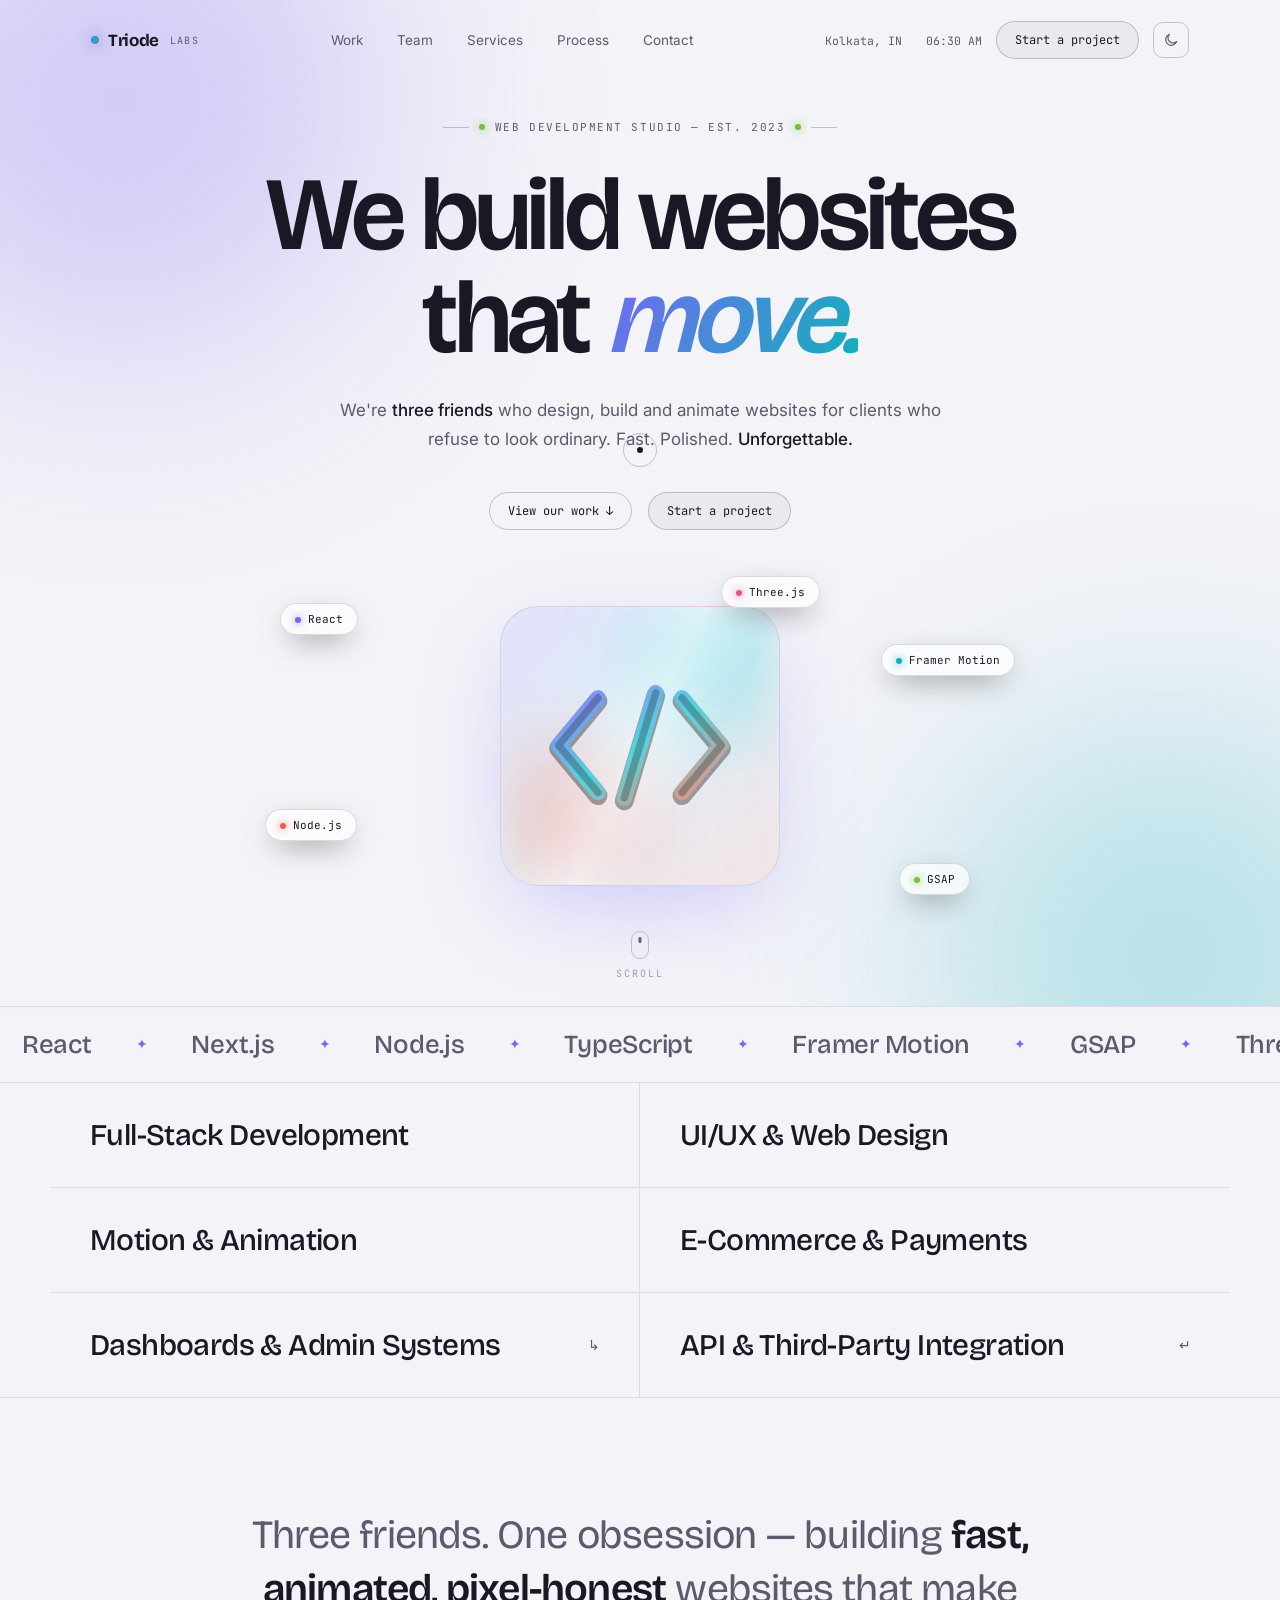
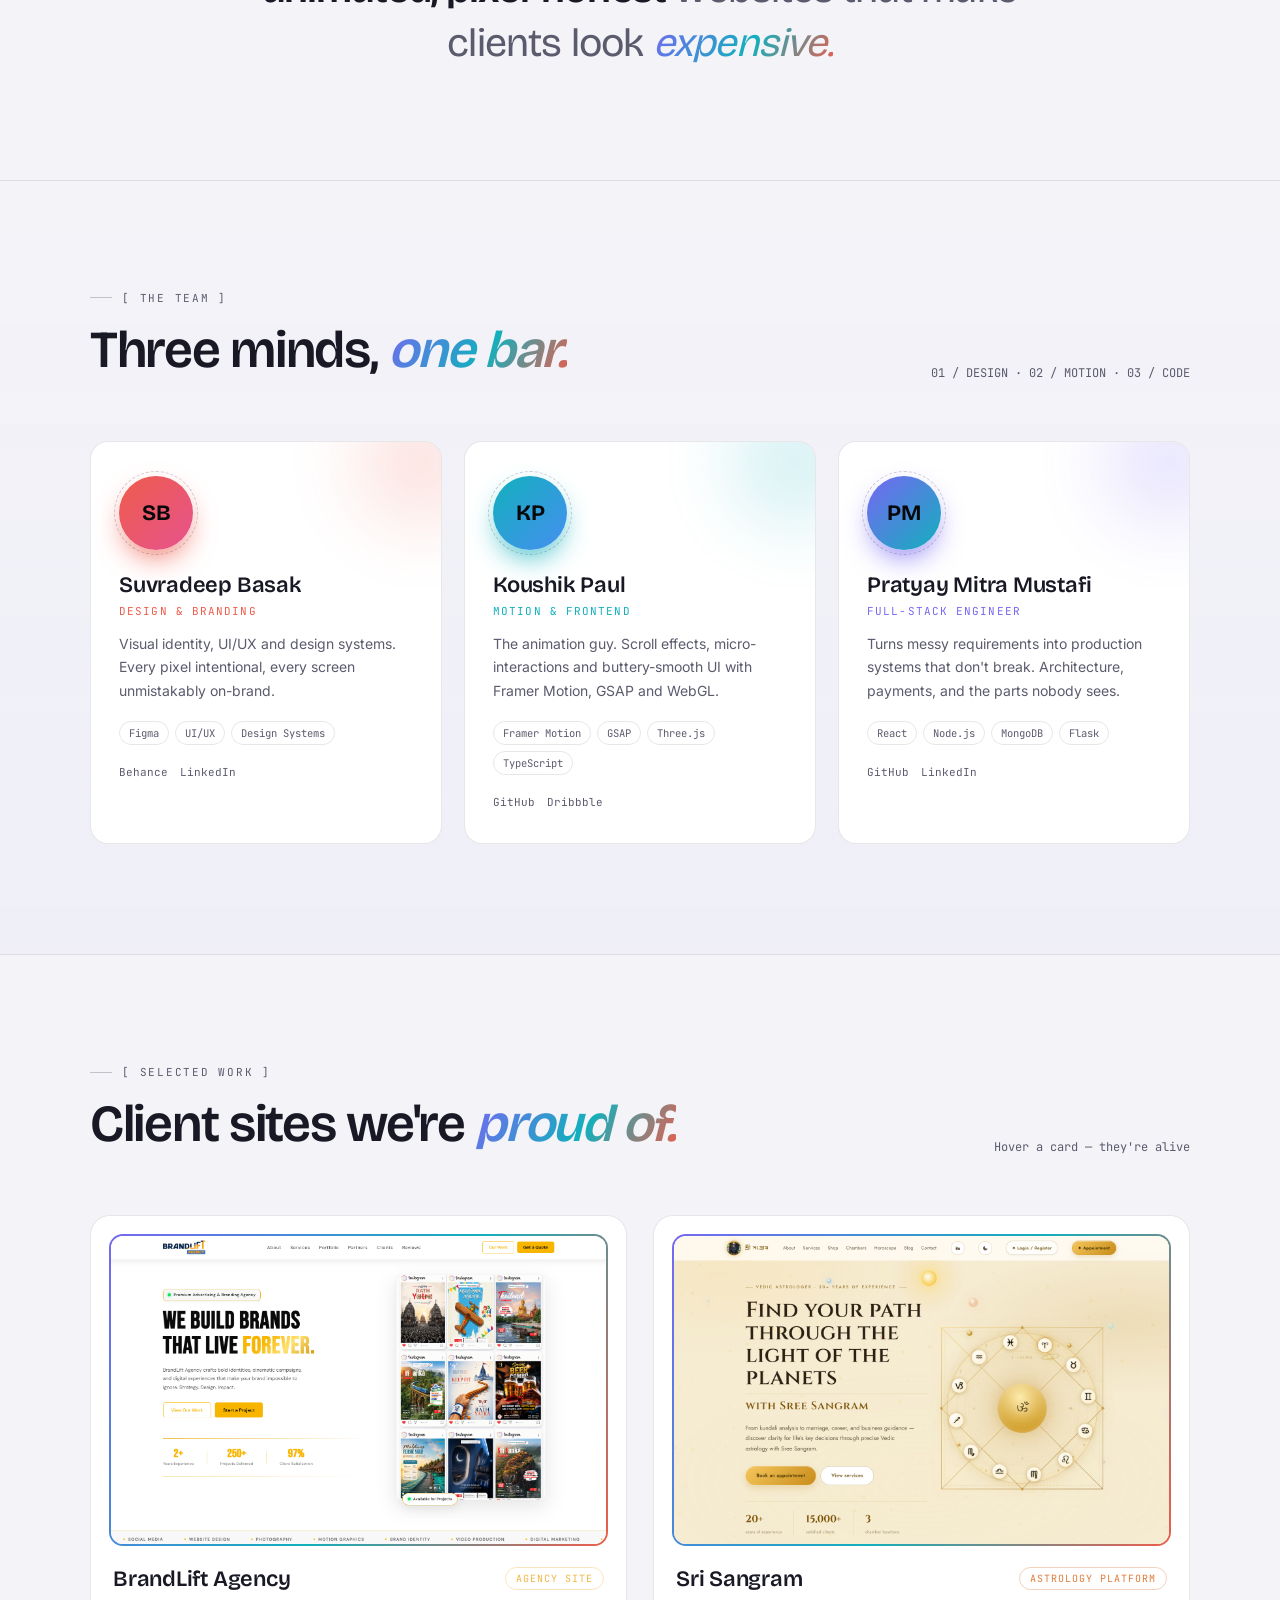
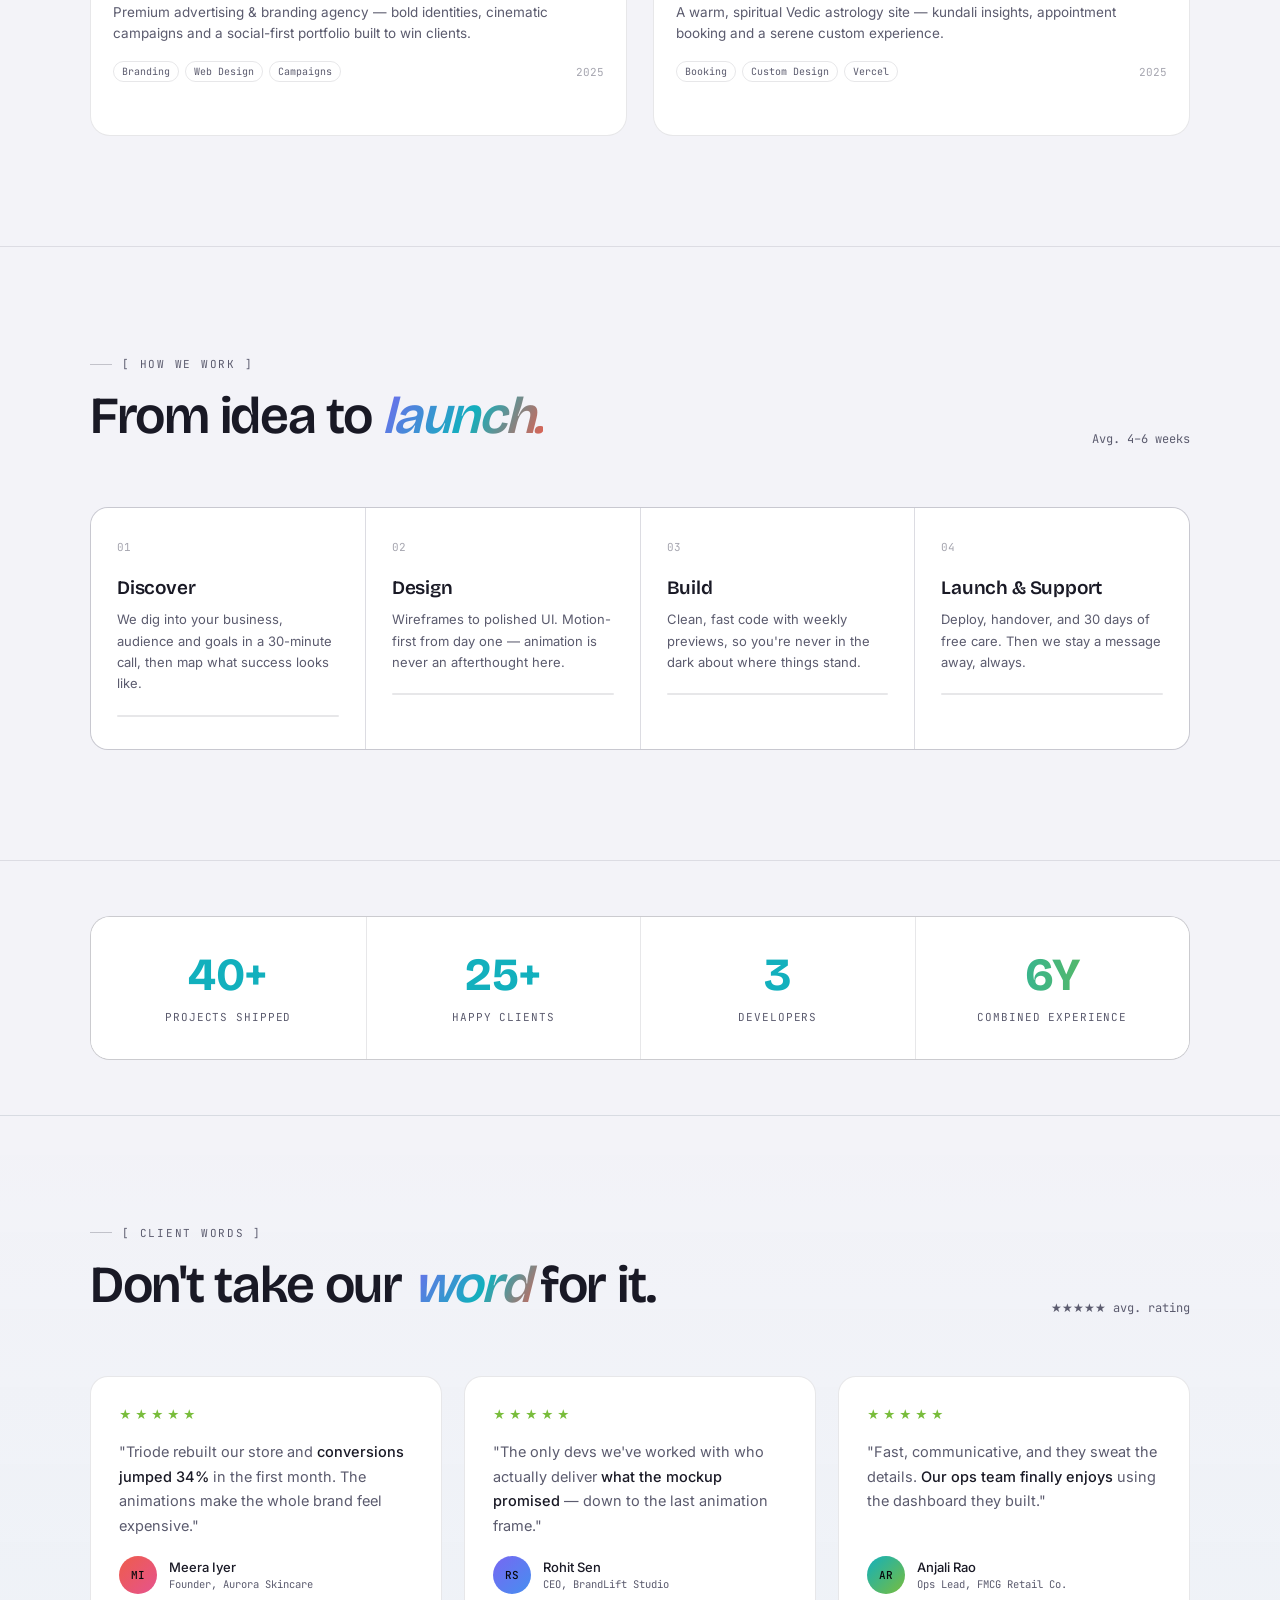
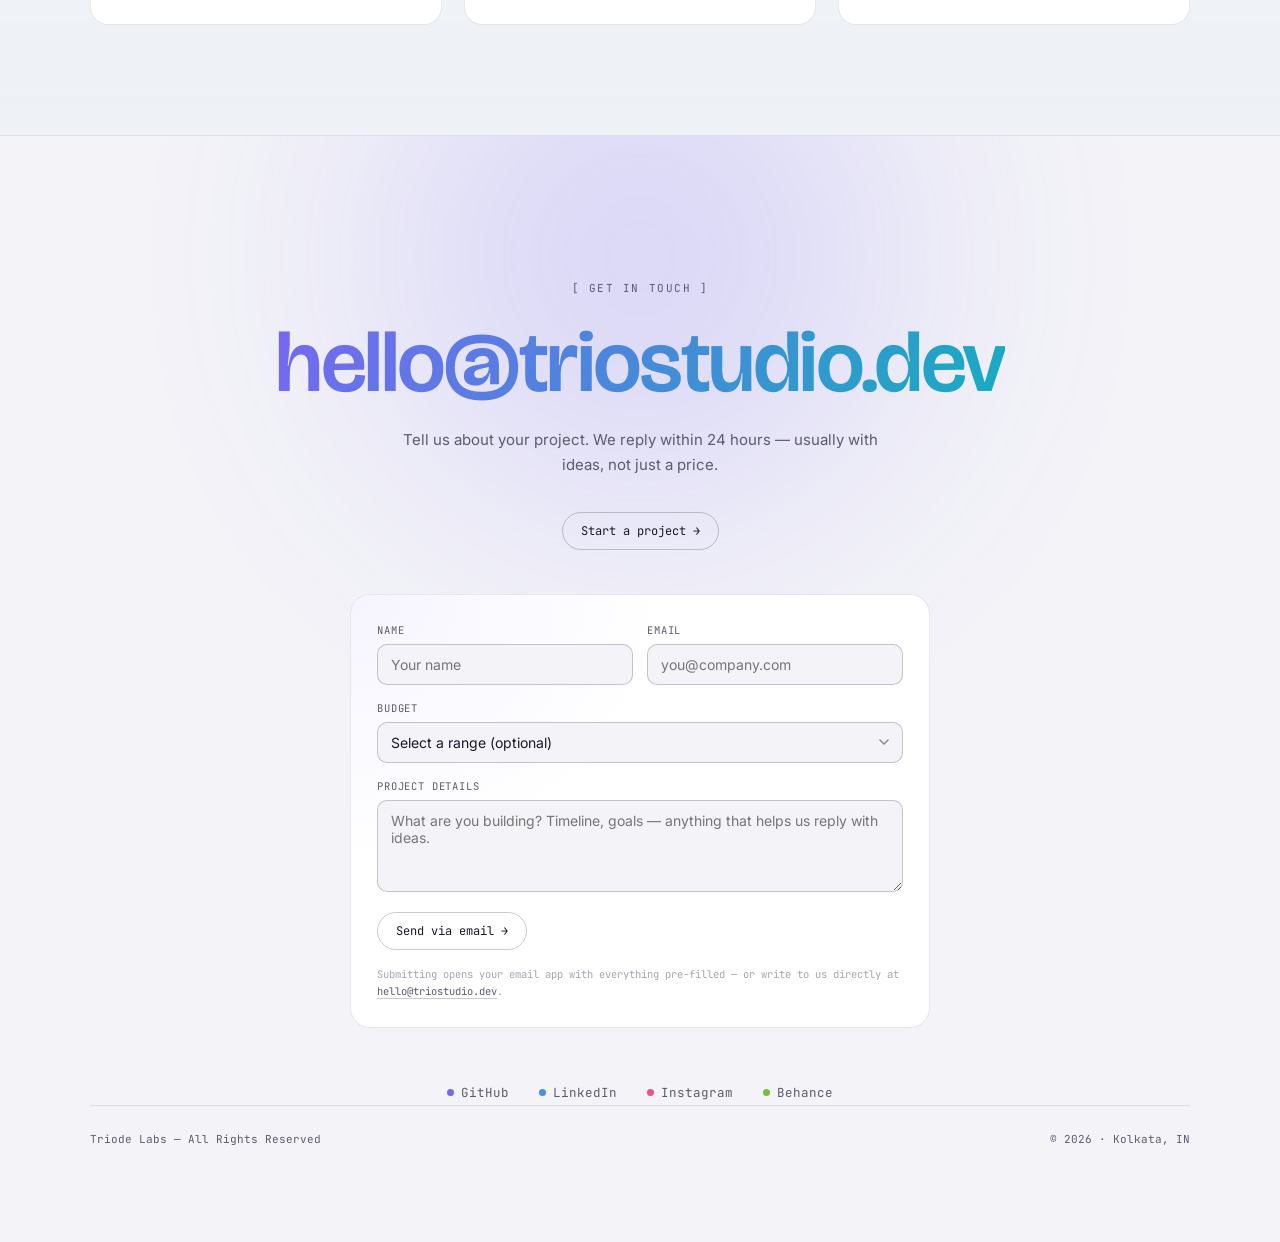
==== commit 8c5a217d: "Remove unnececery tag and text in html" ====
--- a/index.html
+++ b/index.html
@@ -131,12 +131,12 @@
 <section class="services" id="services">
   <div class="wrap" style="padding:0;">
     <div class="svc-row">
-      <div class="svc-cell">Full-Stack Development <span class="arrow">↳</span></div>
-      <div class="svc-cell">UI/UX &amp; Web Design <span class="arrow">↵</span></div>
+      <div class="svc-cell">Full-Stack Development </div>
+      <div class="svc-cell">UI/UX &amp; Web Design </div>
     </div>
     <div class="svc-row">
-      <div class="svc-cell">Motion &amp; Animation <small>scroll effects, micro-interactions, WebGL</small><span class="arrow">↳</span></div>
-      <div class="svc-cell">E-Commerce &amp; Payments <span class="arrow">↵</span></div>
+      <div class="svc-cell">Motion &amp; Animation </div>
+      <div class="svc-cell">E-Commerce &amp; Payments </div>
     </div>
     <div class="svc-row">
       <div class="svc-cell">Dashboards &amp; Admin Systems <span class="arrow">↳</span></div>
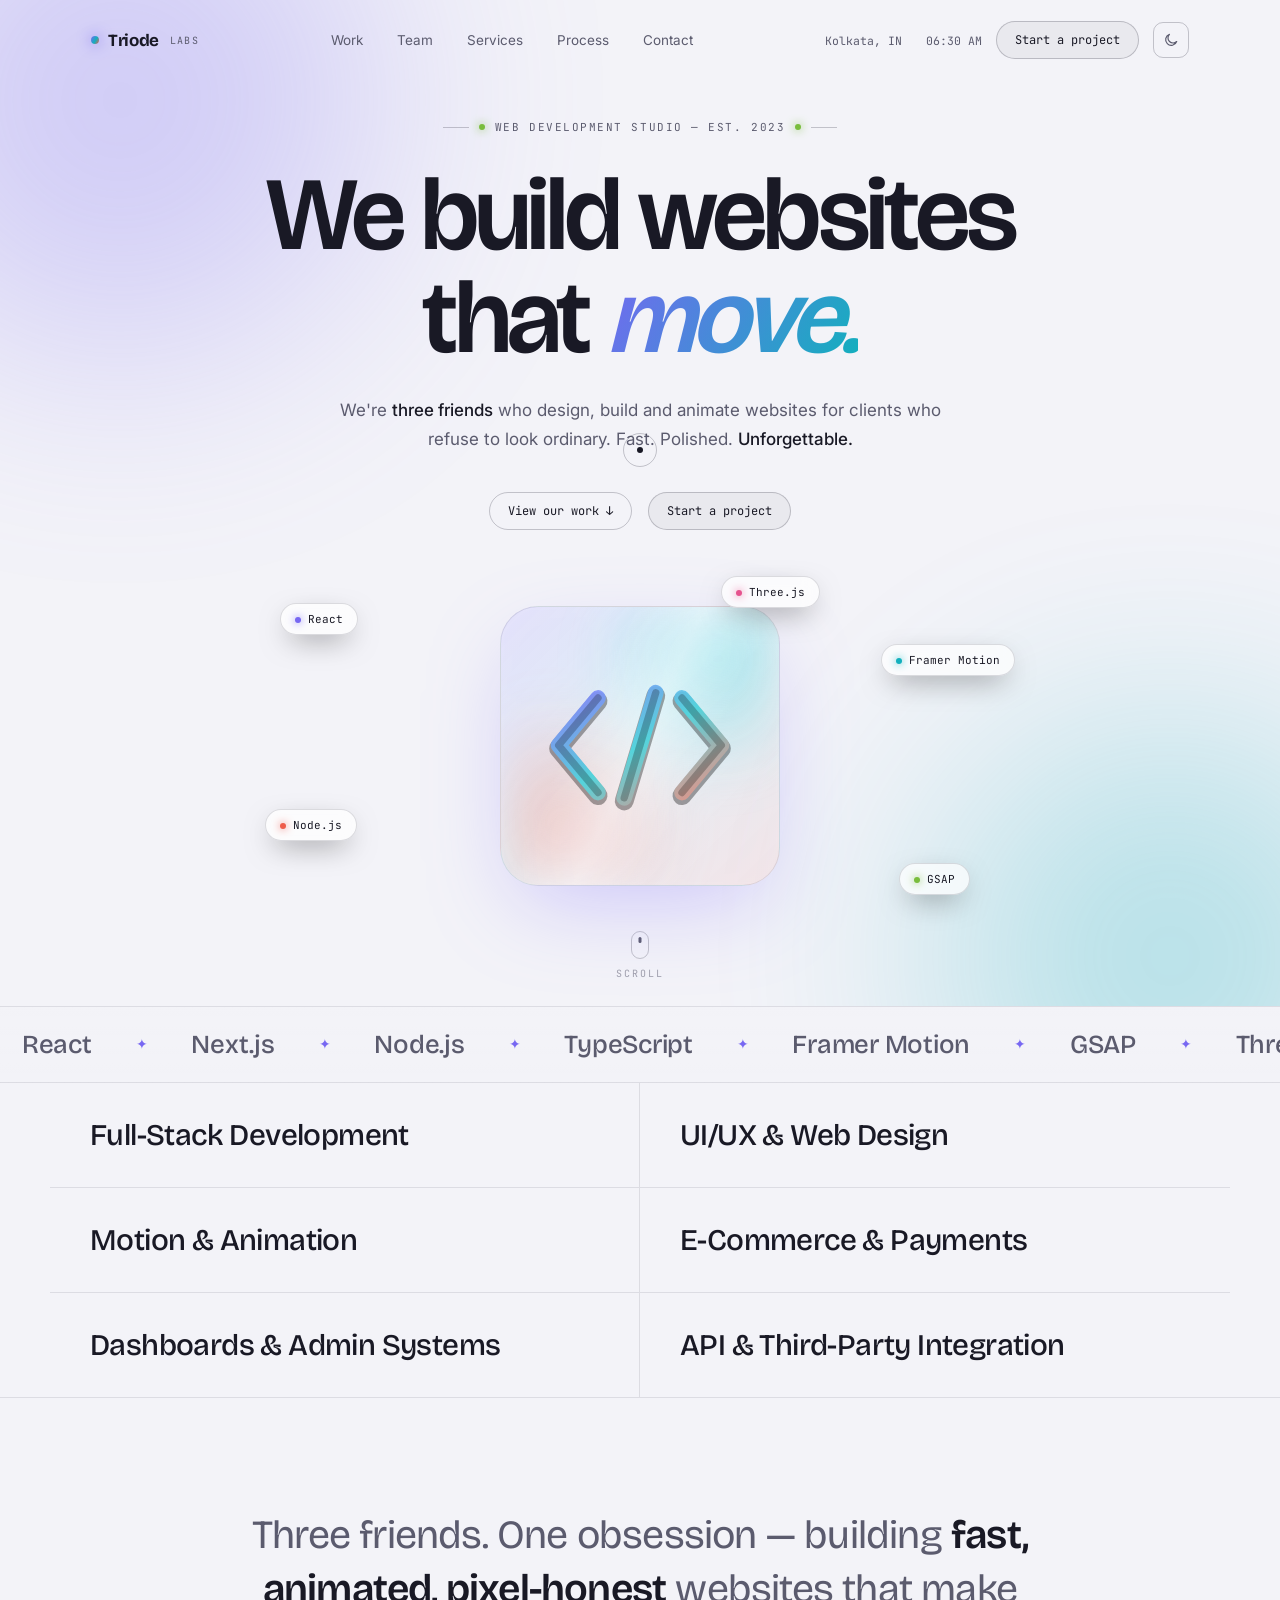
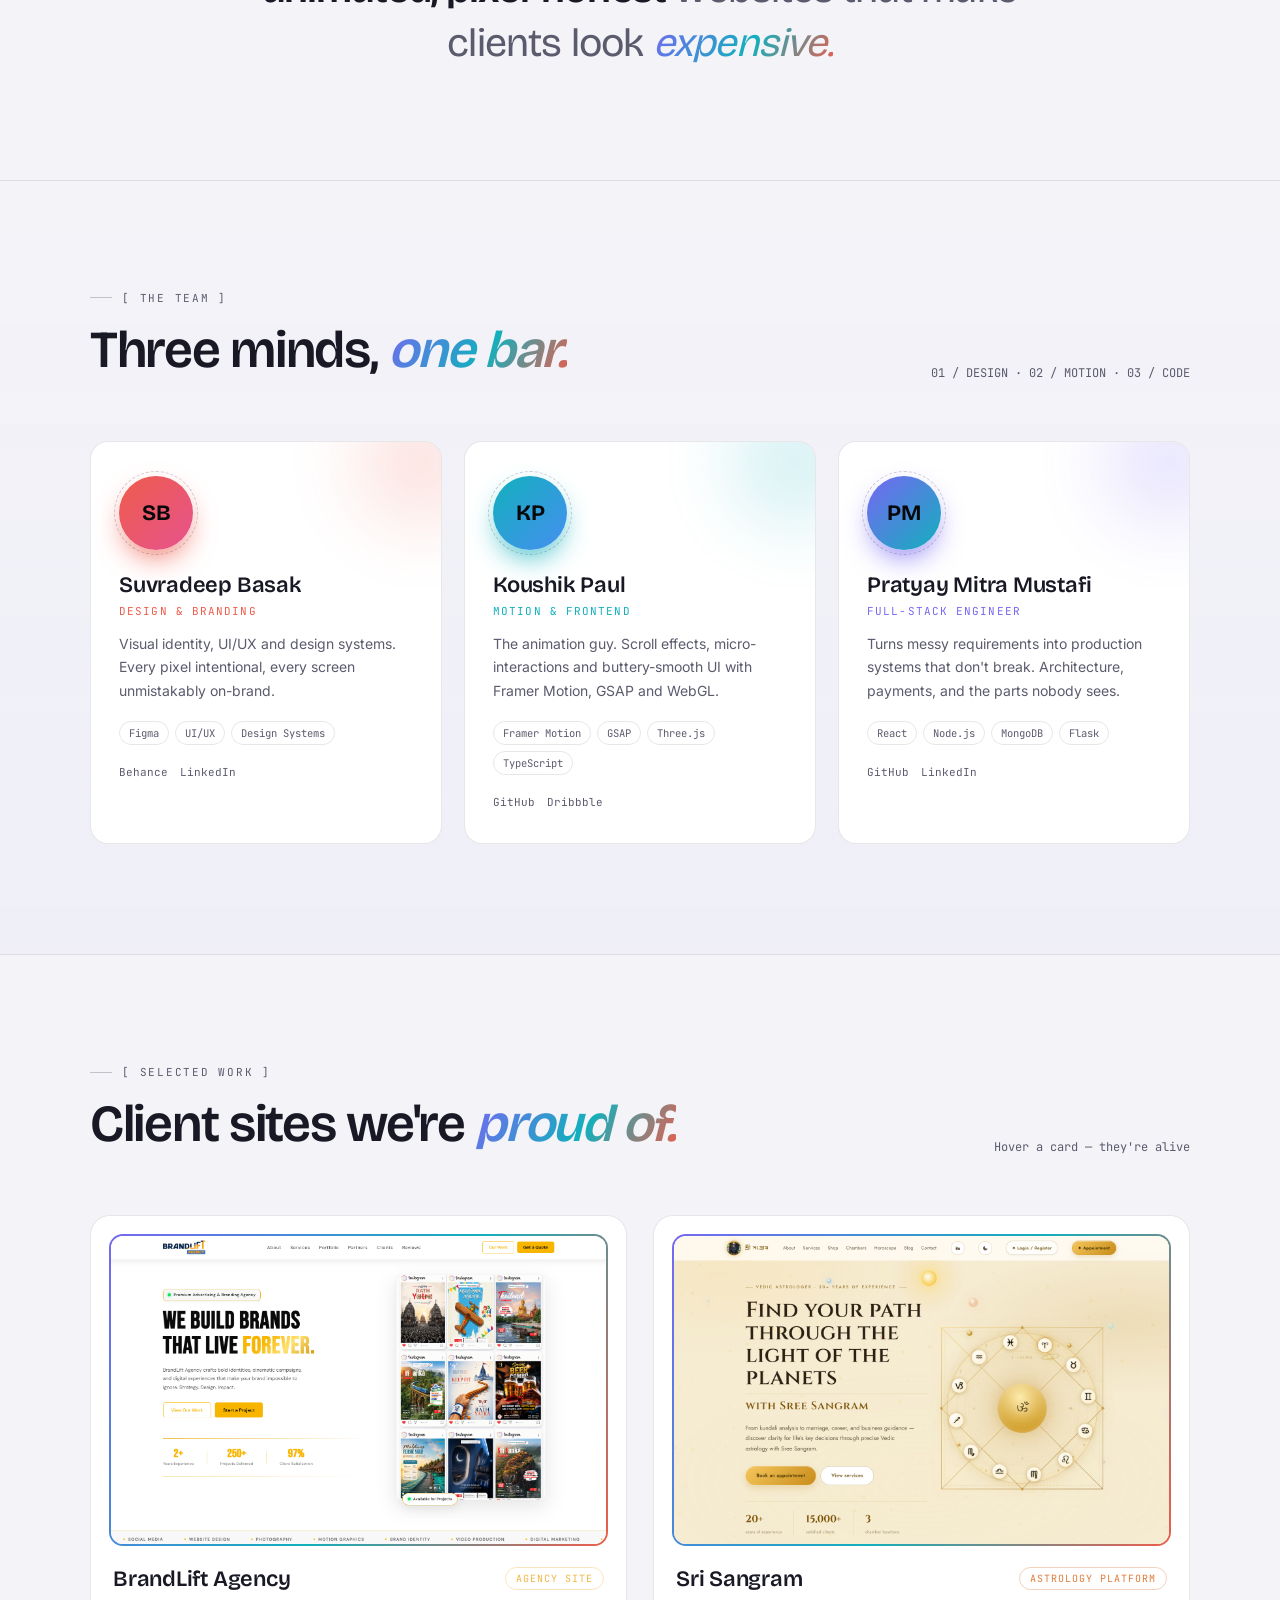
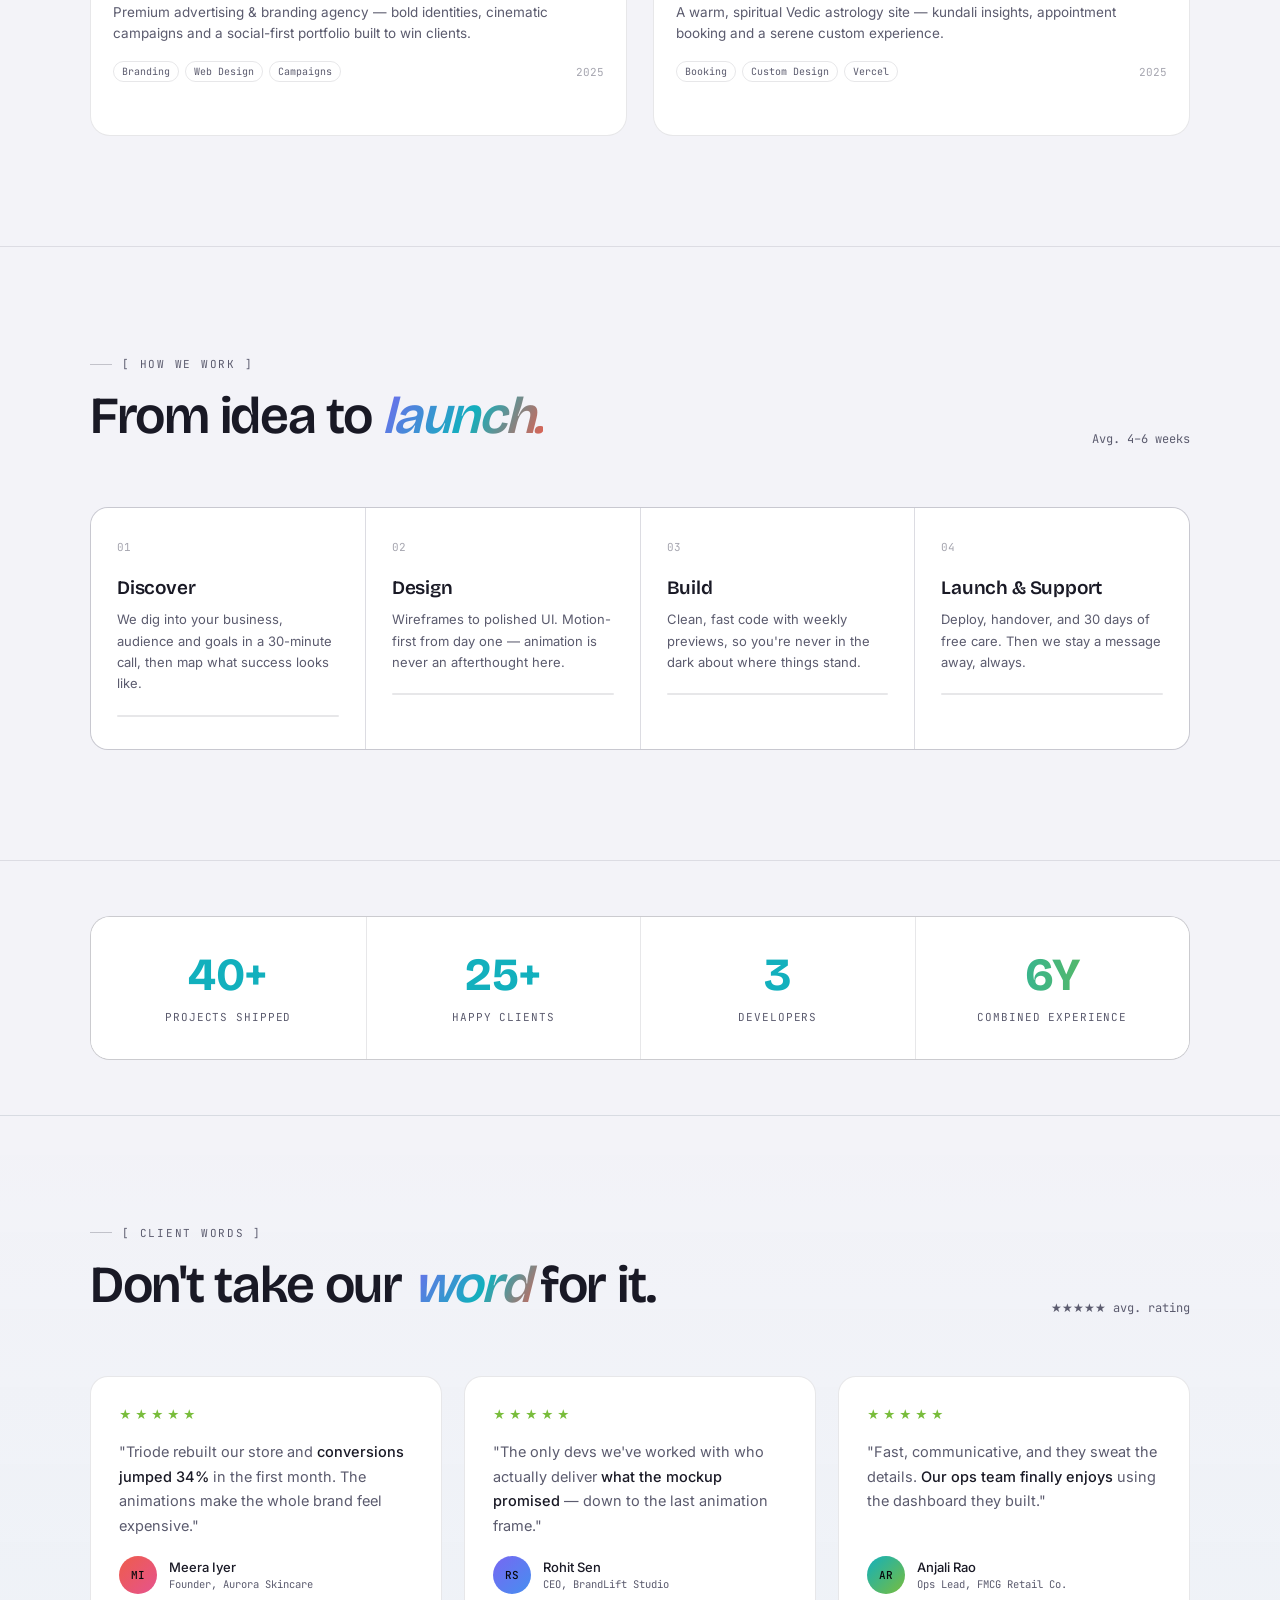
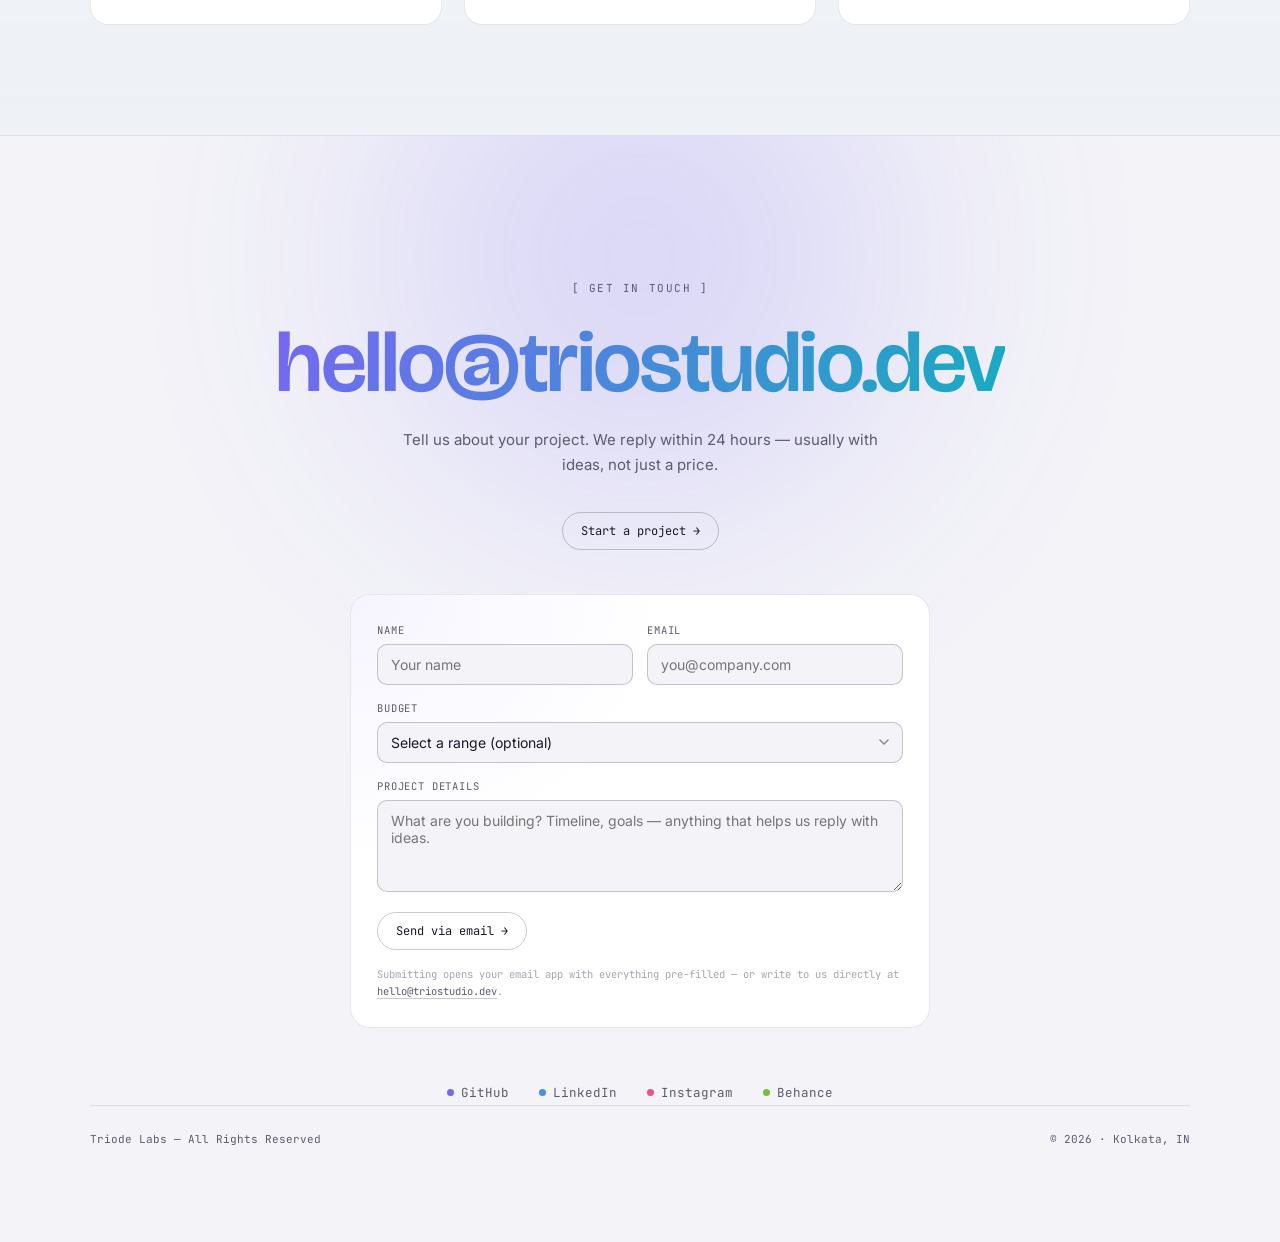
==== commit 71f2e524: "remove unnececery text" ====
--- a/index.html
+++ b/index.html
@@ -139,8 +139,8 @@
       <div class="svc-cell">E-Commerce &amp; Payments </div>
     </div>
     <div class="svc-row">
-      <div class="svc-cell">Dashboards &amp; Admin Systems <span class="arrow">↳</span></div>
-      <div class="svc-cell">API &amp; Third-Party Integration <span class="arrow">↵</span></div>
+      <div class="svc-cell">Dashboards &amp; Admin Systems </div>
+      <div class="svc-cell">API &amp; Third-Party Integration </div>
     </div>
   </div>
 </section>
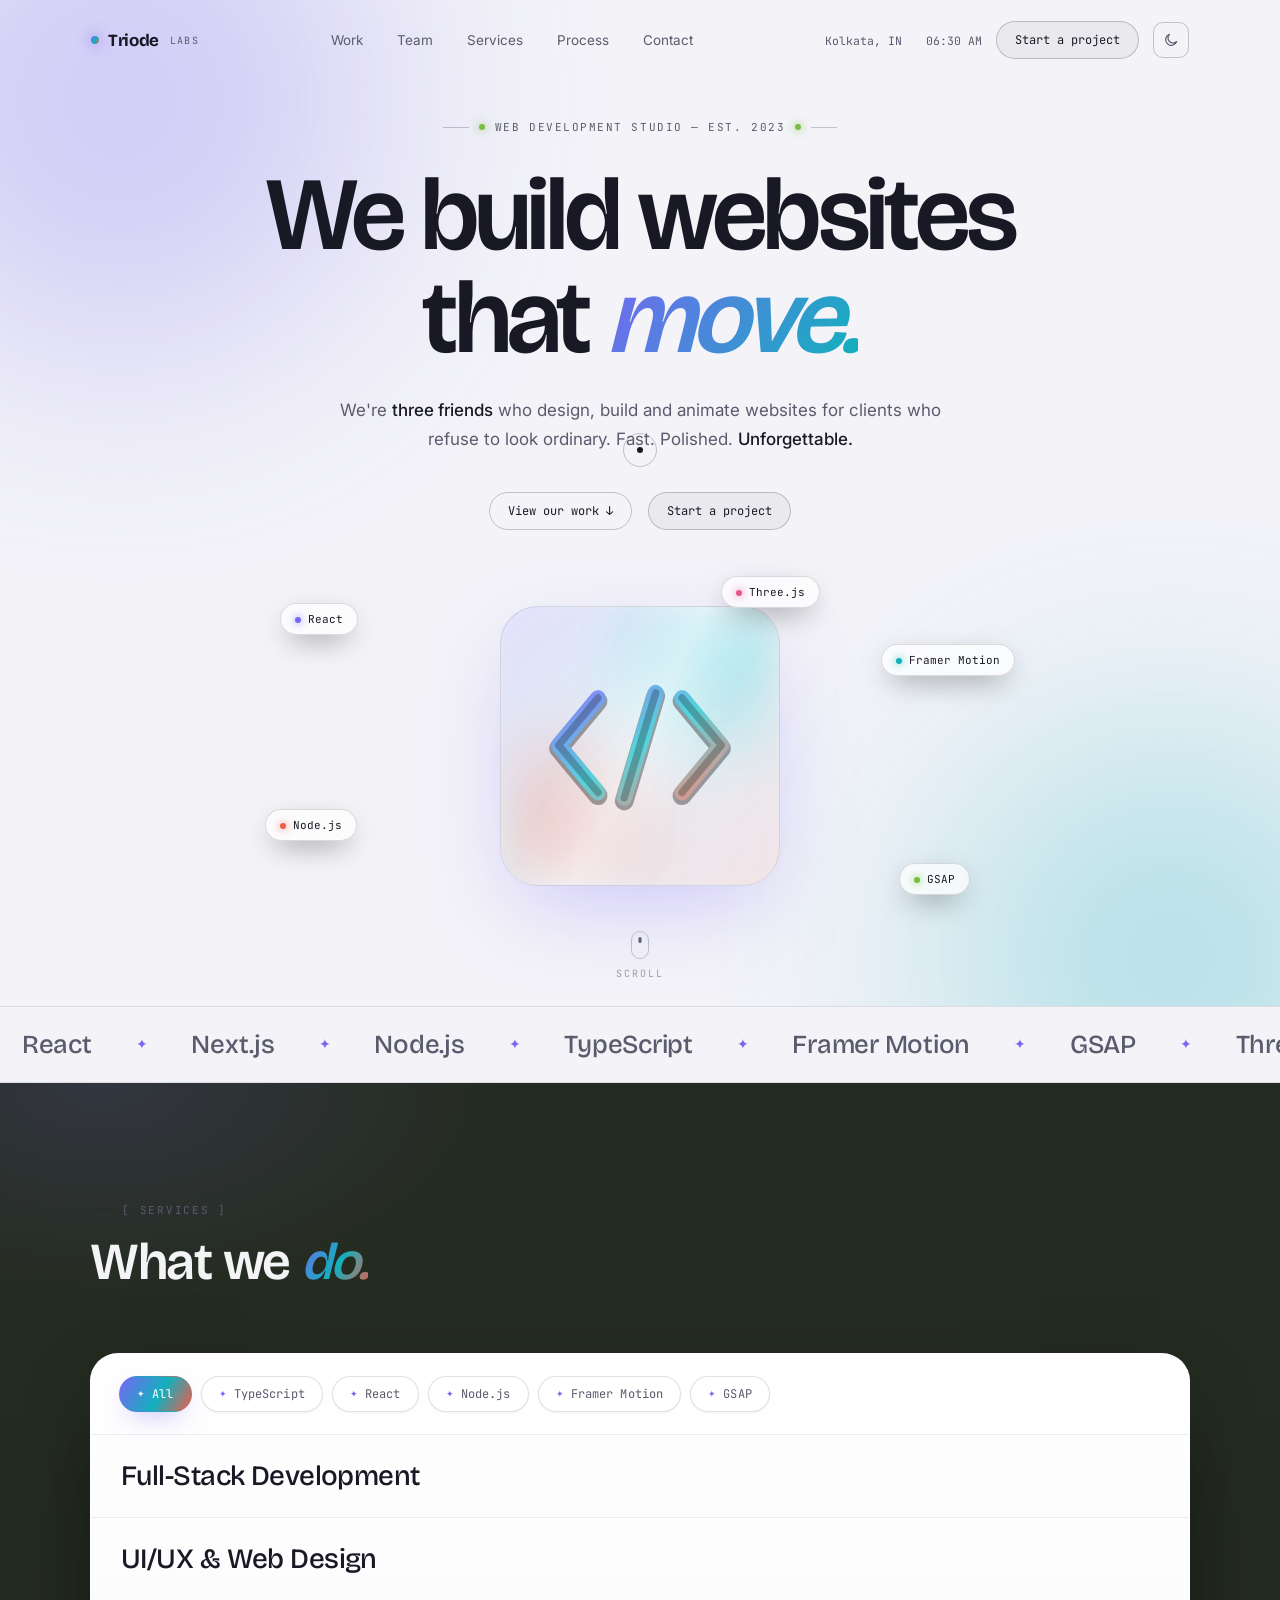
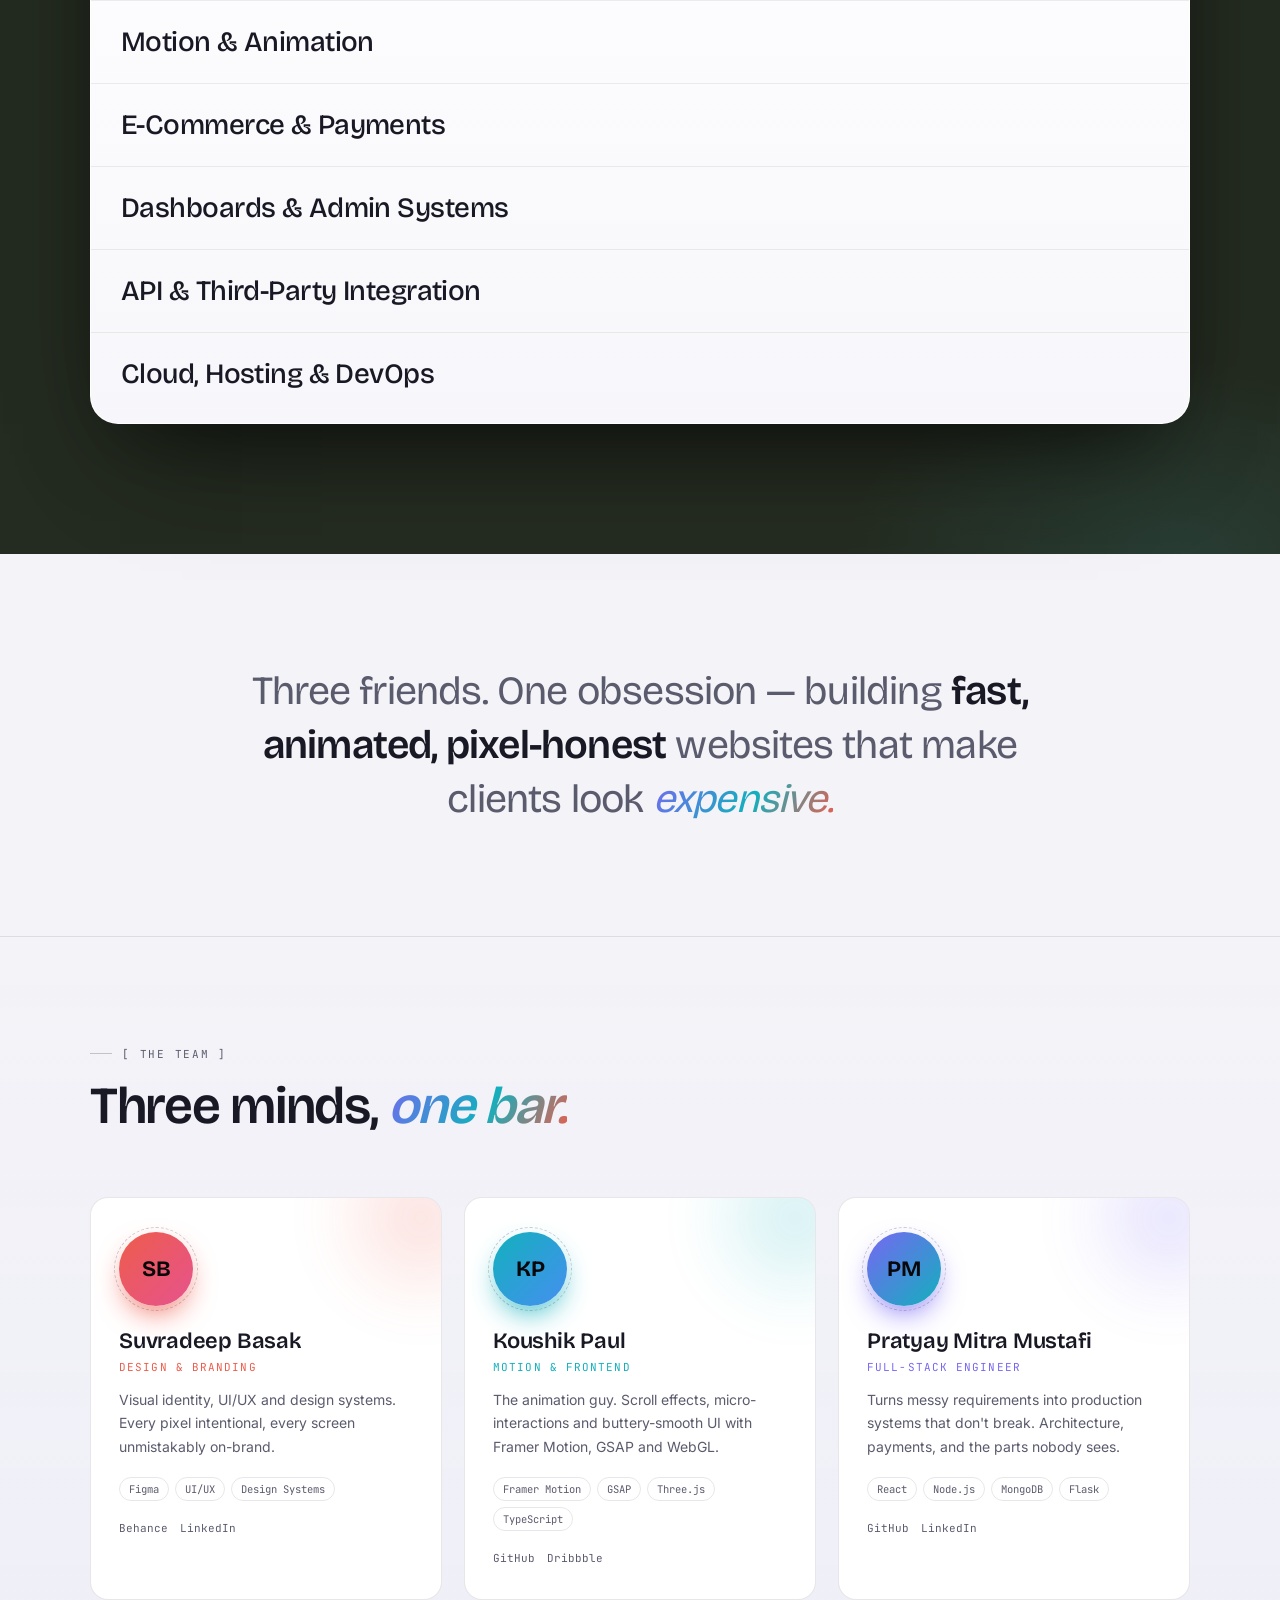
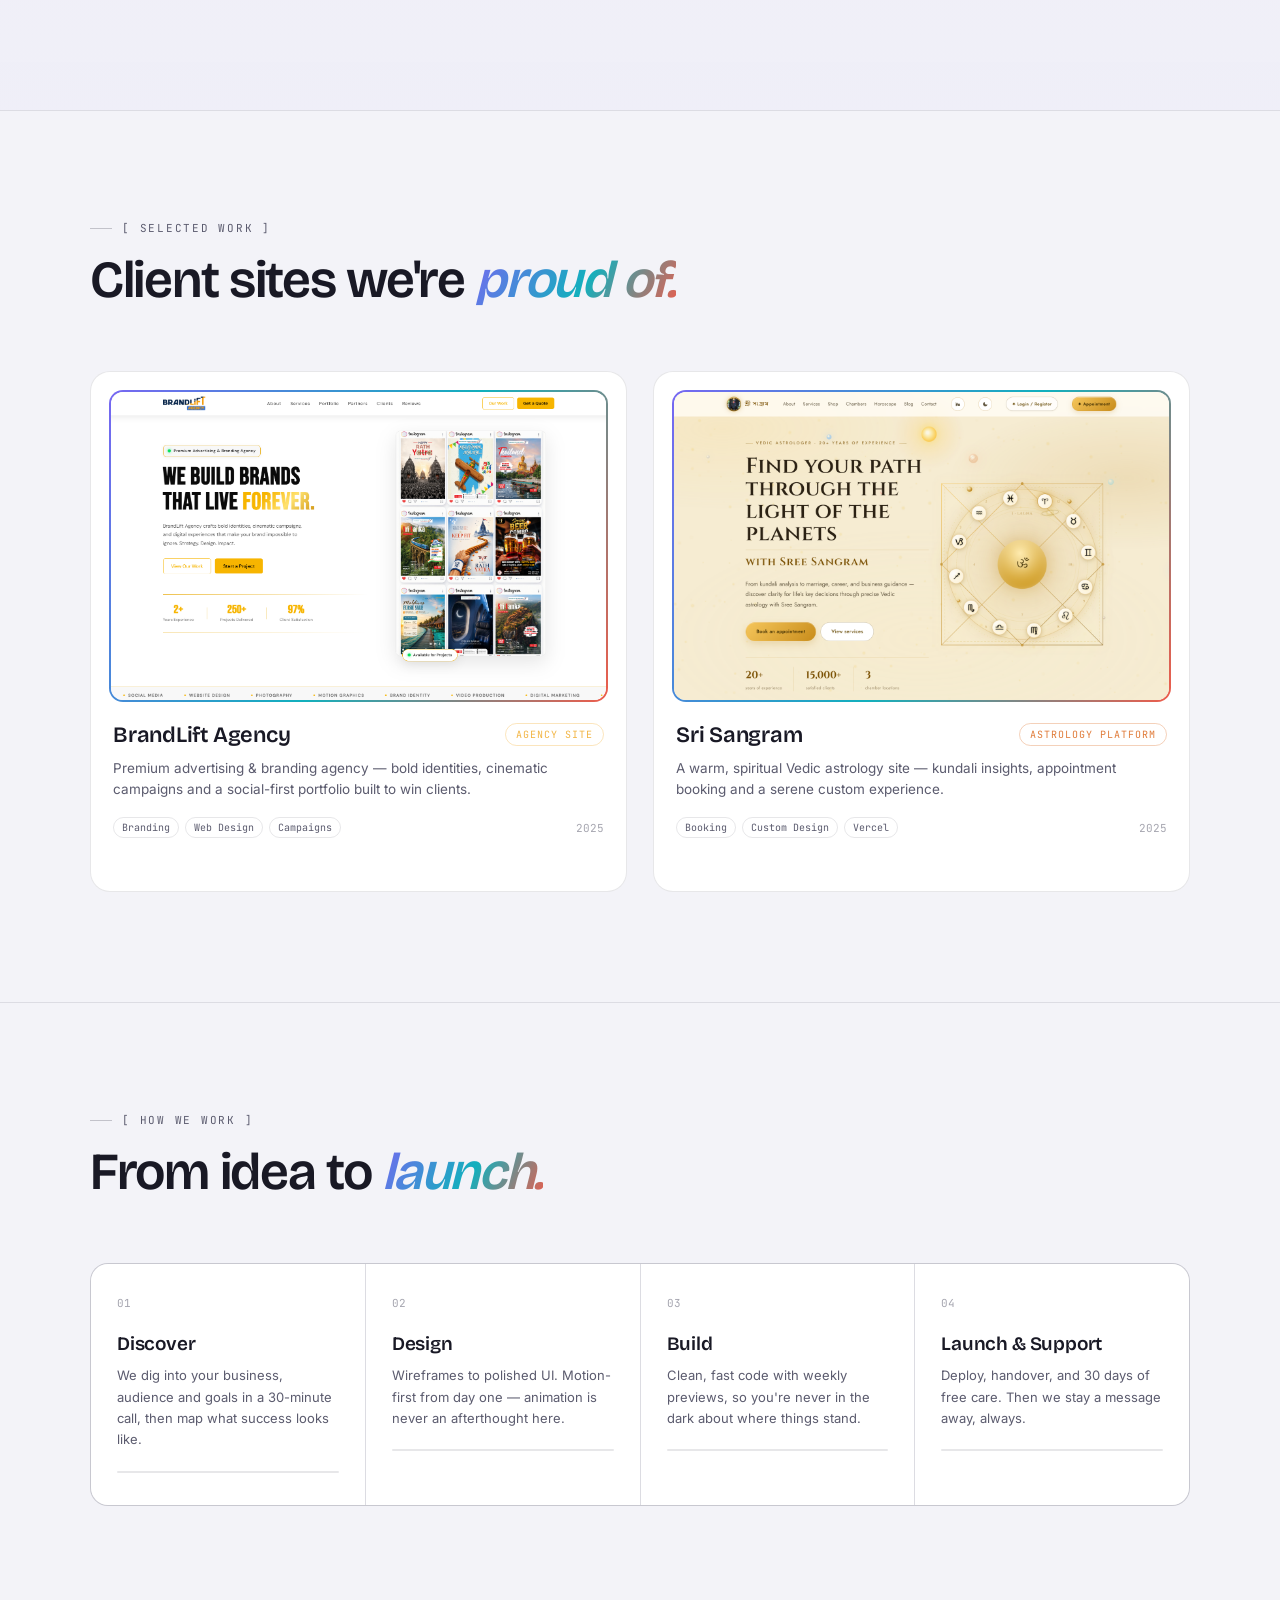
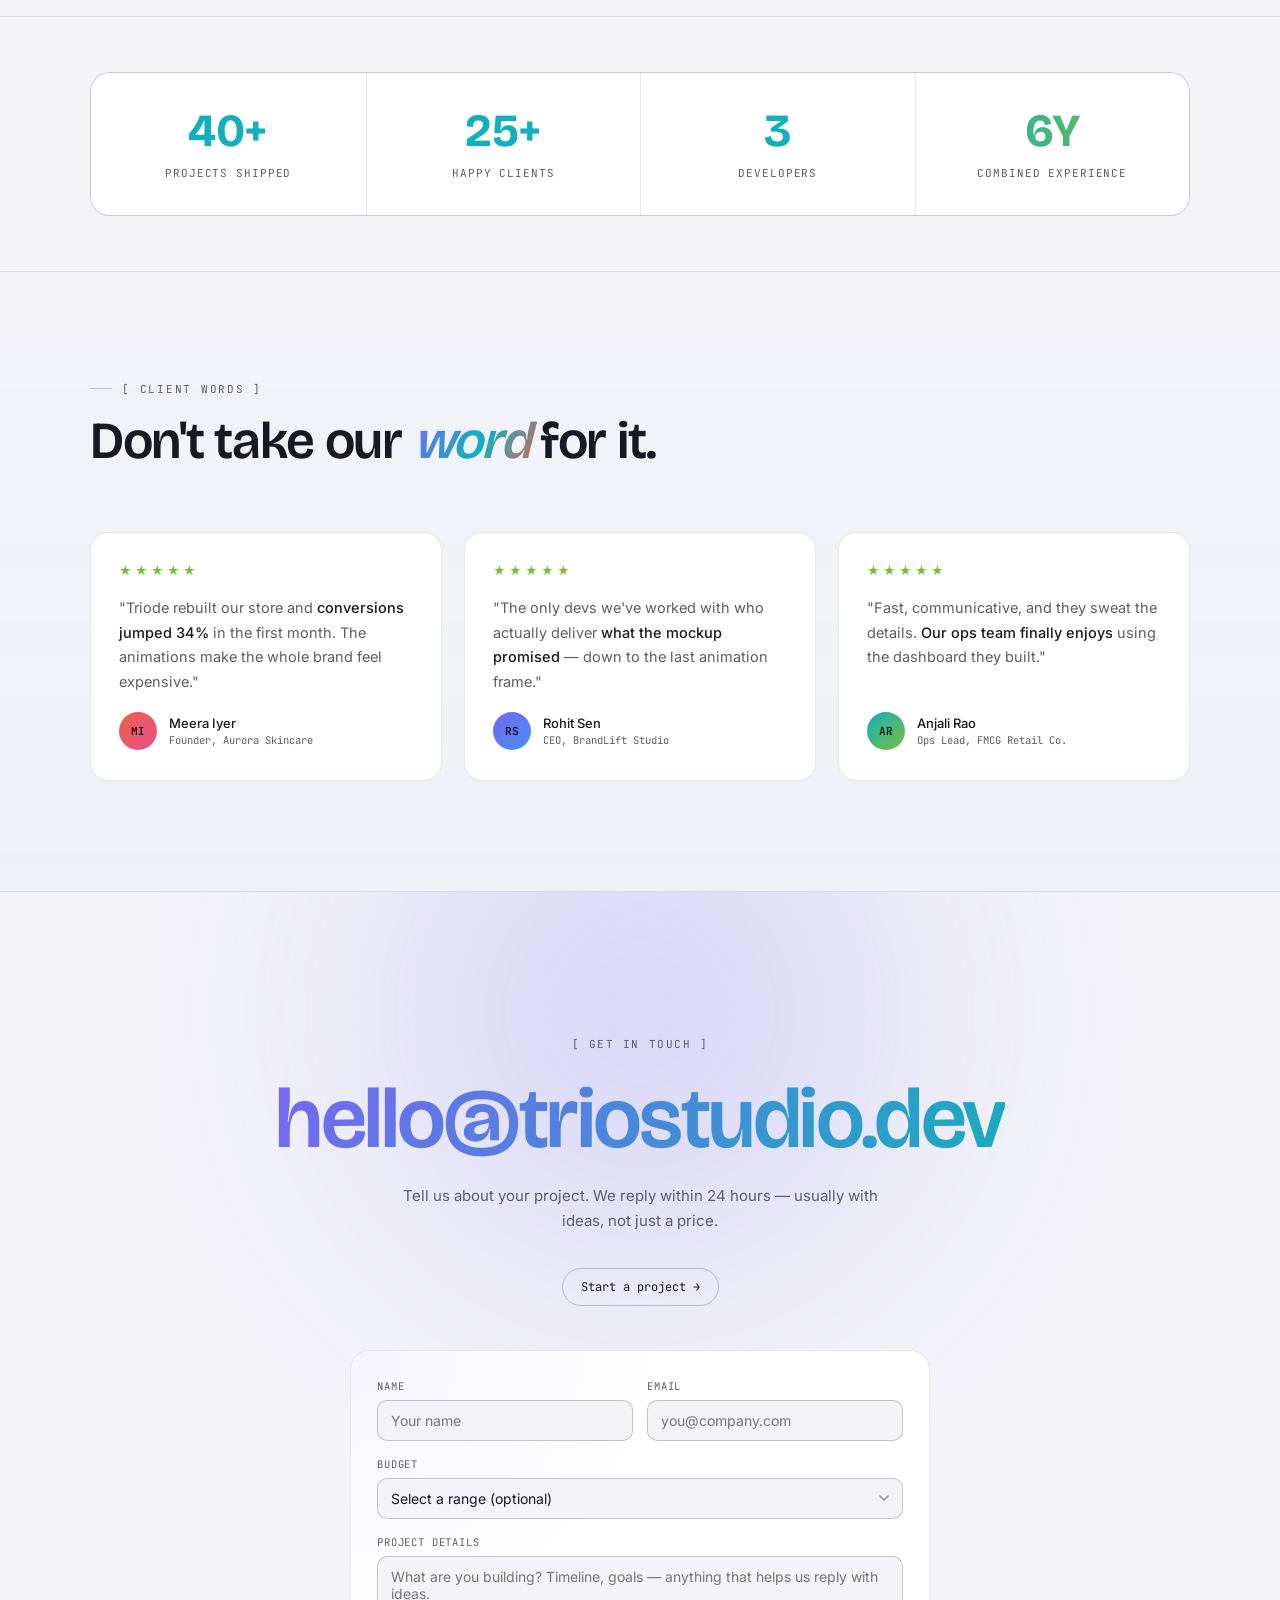
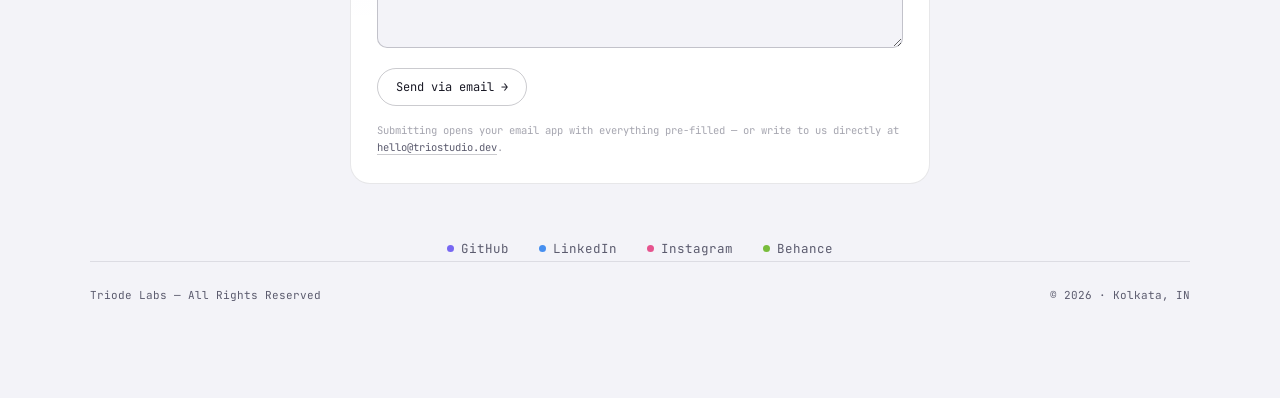
==== commit 84f50033: "Fixing Css" ====
--- a/index.html
+++ b/index.html
@@ -129,18 +129,32 @@
 </div>
 
 <section class="services" id="services">
-  <div class="wrap" style="padding:0;">
-    <div class="svc-row">
-      <div class="svc-cell">Full-Stack Development </div>
-      <div class="svc-cell">UI/UX &amp; Web Design </div>
-    </div>
-    <div class="svc-row">
-      <div class="svc-cell">Motion &amp; Animation </div>
-      <div class="svc-cell">E-Commerce &amp; Payments </div>
-    </div>
-    <div class="svc-row">
-      <div class="svc-cell">Dashboards &amp; Admin Systems </div>
-      <div class="svc-cell">API &amp; Third-Party Integration </div>
+  <div class="wrap">
+    <div class="section-head svc-head">
+      <div>
+        <span class="label reveal">[ Services ]</span>
+        <h2 class="reveal d1">What we <em>do.</em></h2>
+      </div>
+      <!--   -->
+    </div>
+    <div class="svc-card reveal">
+      <div class="svc-tabs" role="tablist" aria-label="Filter services by technology">
+        <button class="svc-tab active" type="button" role="tab" aria-selected="true" data-filter="all"><i class="spark">✦</i>All</button>
+        <button class="svc-tab" type="button" role="tab" aria-selected="false" data-filter="typescript"><i class="spark">✦</i>TypeScript</button>
+        <button class="svc-tab" type="button" role="tab" aria-selected="false" data-filter="react"><i class="spark">✦</i>React</button>
+        <button class="svc-tab" type="button" role="tab" aria-selected="false" data-filter="node"><i class="spark">✦</i>Node.js</button>
+        <button class="svc-tab" type="button" role="tab" aria-selected="false" data-filter="framer"><i class="spark">✦</i>Framer Motion</button>
+        <button class="svc-tab" type="button" role="tab" aria-selected="false" data-filter="gsap"><i class="spark">✦</i>GSAP</button>
+      </div>
+      <div class="svc-list" role="tabpanel" aria-label="Services">
+        <button class="svc-item" type="button" data-tags="typescript react node"><span class="nm">Full-Stack Development</span></button>
+        <button class="svc-item" type="button" data-tags="react"><span class="nm">UI/UX &amp; Web Design</span></button>
+        <button class="svc-item" type="button" data-tags="framer gsap"><span class="nm">Motion &amp; Animation</span></button>
+        <button class="svc-item" type="button" data-tags="react node"><span class="nm">E-Commerce &amp; Payments</span></button>
+        <button class="svc-item" type="button" data-tags="typescript react node"><span class="nm">Dashboards &amp; Admin Systems</span></button>
+        <button class="svc-item" type="button" data-tags="node typescript"><span class="nm">API &amp; Third-Party Integration</span></button>
+        <button class="svc-item" type="button" data-tags="node typescript"><span class="nm">Cloud, Hosting &amp; DevOps</span></button>
+      </div>
     </div>
   </div>
 </section>
@@ -158,7 +172,7 @@
         <span class="label reveal">[ The Team ]</span>
         <h2 class="reveal d1">Three minds, <em>one bar.</em></h2>
       </div>
-      <span class="index reveal d2">01 / DESIGN · 02 / MOTION · 03 / CODE</span>
+      <!-- <span class="index reveal d2">01 / DESIGN · 02 / MOTION · 03 / CODE</span> -->
     </div>
     <div class="team-grid">
       <div class="member reveal" style="--mc:var(--coral);--mc2:var(--pink);">
@@ -199,7 +213,7 @@
         <span class="label reveal">[ Selected Work ]</span>
         <h2 class="reveal d1">Client sites we're <em>proud of.</em></h2>
       </div>
-      <span class="index reveal d2">Hover a card — they're alive</span>
+      <!-- <span class="index reveal d2">Hover a card — they're alive</span> -->
     </div>
     <div class="proj-grid">
 
@@ -375,7 +389,7 @@
         <span class="label reveal">[ How We Work ]</span>
         <h2 class="reveal d1">From idea to <em>launch.</em></h2>
       </div>
-      <span class="index reveal d2">Avg. 4–6 weeks</span>
+      <!-- <span class="index reveal d2">Avg. 4–6 weeks</span> -->
     </div>
     <div class="proc-grid reveal">
       <div class="proc-cell">
@@ -424,7 +438,7 @@
         <span class="label reveal">[ Client Words ]</span>
         <h2 class="reveal d1">Don't take our <em>word </em> for it.</h2>
       </div>
-      <span class="index reveal d2">★★★★★ avg. rating</span>
+      <!-- <span class="index reveal d2">★★★★★ avg. rating</span> -->
     </div>
     <div class="testi-grid">
       <div class="quote reveal" style="--qc:var(--coral);--qc2:var(--pink);">
--- a/styles.css
+++ b/styles.css
@@ -53,11 +53,6 @@
   background: rgba(0, 0, 0, 0.04);
 }
 
-[data-theme="light"] .svc-cell:hover {
-  background: rgba(0, 0, 0, 0.03);
-  color: var(--text);
-}
-
 [data-theme="light"] .stat-cell {
   background: var(--bg-panel);
 }
@@ -398,7 +393,8 @@
     display: flex;
   }
 
-  .nav .theme-toggle {
+  .nav .theme-toggle,
+  .nav .cta .btn {
     display: none;
   }
 
@@ -1042,93 +1038,233 @@
   }
 }
 
-/* ---------- SERVICES ---------- */
+/* ---------- SERVICES (interactive stack filter) ---------- */
 .services {
-  border-bottom: 1px solid var(--line);
   position: relative;
-}
-
-.svc-row {
-  display: grid;
-  grid-template-columns: 1fr 1fr;
-  border-bottom: 1px solid var(--line);
-}
-
-.svc-row:last-child {
-  border-bottom: none;
-}
-
-.svc-cell {
-  padding: 34px 40px;
+  padding: 120px 0 130px;
+  background: #242b20;
+}
+
+.services::before {
+  content: '';
+  position: absolute;
+  inset: 0;
+  background:
+    radial-gradient(620px 340px at 8% 0%, rgba(139, 123, 255, 0.14), transparent 65%),
+    radial-gradient(520px 300px at 92% 100%, rgba(79, 216, 224, 0.10), transparent 65%);
+  pointer-events: none;
+}
+
+.svc-head {
+  position: relative;
+}
+
+.svc-head .label,
+.svc-head .index {
+  color: rgba(244, 244, 247, 0.55);
+}
+
+.svc-head .label::before {
+  background: rgba(244, 244, 247, 0.3);
+}
+
+.svc-head h2 {
+  color: #f4f4f7;
+}
+
+.svc-head h2 em {
+  font-style: italic;
+  background: var(--grad);
+  -webkit-background-clip: text;
+  background-clip: text;
+  color: transparent;
+}
+
+.svc-card {
+  position: relative;
+  background: linear-gradient(180deg, #ffffff, #f7f7fb);
+  border: 1px solid rgba(255, 255, 255, 0.9);
+  border-radius: 28px;
+  overflow: hidden;
+  box-shadow:
+    0 1px 0 rgba(255, 255, 255, 0.6) inset,
+    0 30px 80px -30px rgba(0, 0, 0, 0.55),
+    0 60px 120px -50px rgba(0, 0, 0, 0.45);
+}
+
+.svc-tabs {
+  display: flex;
+  flex-wrap: wrap;
+  gap: 9px;
+  padding: 22px 28px;
+  border-bottom: 1px solid rgba(25, 25, 37, 0.08);
+  background: rgba(255, 255, 255, 0.5);
+}
+
+.svc-tab {
+  font-family: 'JetBrains Mono';
+  font-size: 12px;
+  letter-spacing: 0.01em;
+  color: #5b5b6e;
+  padding: 9px 17px;
+  border-radius: 100px;
+  border: 1px solid rgba(25, 25, 37, 0.13);
+  background: #ffffff;
+  box-shadow: 0 1px 2px rgba(25, 25, 37, 0.05);
+  display: inline-flex;
+  align-items: center;
+  gap: 7px;
+  transition: color .3s, border-color .3s, background .3s, box-shadow .3s, transform .3s var(--ease);
+}
+
+.svc-tab .spark {
+  font-style: normal;
+  font-size: 9px;
+  color: var(--violet);
+  transition: color .3s;
+}
+
+.svc-tab:hover {
+  color: #191925;
+  border-color: rgba(119, 103, 242, 0.45);
+  box-shadow: 0 4px 14px -6px rgba(119, 103, 242, 0.35);
+  transform: translateY(-1px);
+}
+
+.svc-tab:active {
+  transform: translateY(0) scale(0.97);
+}
+
+.svc-tab.active {
+  color: #fff;
+  border-color: transparent;
+  background: linear-gradient(120deg, var(--violet), var(--cyan) 55%, var(--coral));
+  box-shadow: 0 10px 26px -10px rgba(119, 103, 242, 0.55);
+}
+
+.svc-tab.active .spark {
+  color: #fff;
+}
+
+.svc-list {
+  padding-bottom: 8px;
+}
+
+.svc-item {
   display: flex;
   align-items: center;
   justify-content: space-between;
+  gap: 18px;
+  width: 100%;
+  padding: 24px 32px 24px 30px;
   font-family: 'Bricolage Grotesque';
-  font-size: clamp(20px, 3vw, 30px);
+  font-size: clamp(20px, 2.7vw, 28px);
   font-weight: 500;
   letter-spacing: -0.02em;
-  transition: background .3s, color .3s, padding-left .4s var(--ease);
-  cursor: default;
+  text-align: left;
+  color: #191925;
+  background: transparent;
+  border-top: 1px solid rgba(25, 25, 37, 0.07);
   position: relative;
-}
-
-.svc-cell:first-child {
-  border-right: 1px solid var(--line);
-}
-
-.svc-cell::before {
+  cursor: pointer;
+  max-height: 92px;
+  overflow: hidden;
+  transition: background .35s, padding .45s var(--ease), max-height .45s var(--ease), opacity .35s var(--ease), border-color .35s, color .3s;
+}
+
+.svc-item:first-child {
+  border-top: none;
+}
+
+.svc-item::before {
   content: '';
   position: absolute;
   left: 0;
   top: 0;
   bottom: 0;
-  width: 3px;
-  background: var(--grad);
+  width: 4px;
+  background: linear-gradient(180deg, var(--coral), var(--cyan), var(--violet));
   transform: scaleY(0);
   transform-origin: bottom;
-  transition: transform .4s var(--ease);
-}
-
-.svc-cell:hover {
-  background: rgba(255, 255, 255, 0.02);
-  color: #fff;
-  padding-left: 52px;
-}
-
-.svc-cell:hover::before {
+  transition: transform .5s var(--ease);
+}
+
+.svc-item::after {
+  content: '';
+  position: absolute;
+  inset: 0;
+  background: linear-gradient(90deg, rgba(119, 103, 242, 0.07), rgba(119, 103, 242, 0.02) 60%, transparent);
+  opacity: 0;
+  transition: opacity .35s;
+  pointer-events: none;
+}
+
+.svc-item:hover {
+  padding-left: 42px;
+}
+
+.svc-item:hover::before,
+.svc-item.selected::before {
   transform: scaleY(1);
 }
 
-.svc-cell .arrow {
+.svc-item:hover::after,
+.svc-item.selected::after {
+  opacity: 1;
+}
+
+.svc-item.selected {
+  background: rgba(119, 103, 242, 0.05);
+}
+
+.svc-item .arr {
   font-family: 'JetBrains Mono';
   font-size: 14px;
-  color: var(--text-dim);
+  color: #a4a2b4;
+  flex: none;
   transition: transform .35s var(--ease), color .3s;
 }
 
-.svc-cell:hover .arrow {
+.svc-item:hover .arr {
   transform: translate(4px, -4px);
   color: var(--cyan);
 }
 
-.svc-cell small {
-  display: block;
-  font-family: 'Inter';
-  font-weight: 400;
-  font-size: 12px;
-  color: var(--text-faint);
-  letter-spacing: 0;
-  margin-top: 4px;
+.svc-item.selected .arr {
+  color: var(--violet);
+}
+
+.svc-item.hide {
+  max-height: 0;
+  padding-top: 0;
+  padding-bottom: 0;
+  opacity: 0;
+  border-top-color: transparent;
+  pointer-events: none;
 }
 
 @media (max-width:700px) {
-  .svc-row {
-    grid-template-columns: 1fr;
-  }
-
-  .svc-cell:first-child {
-    border-right: none;
-    border-bottom: 1px solid var(--line);
+  .services {
+    padding: 80px 0 90px;
+  }
+
+  .svc-tabs {
+    padding: 15px 18px;
+    gap: 7px;
+  }
+
+  .svc-tab {
+    padding: 7px 13px;
+    font-size: 11px;
+  }
+
+  .svc-item {
+    padding: 19px 20px;
+  }
+
+  .svc-item.hide {
+    padding-top: 0;
+    padding-bottom: 0;
   }
 }
 
@@ -2327,10 +2463,6 @@
 
   .bracket-svg {
     width: 170px;
-  }
-
-  .svc-cell {
-    padding: 26px 22px;
   }
 
   .statement,
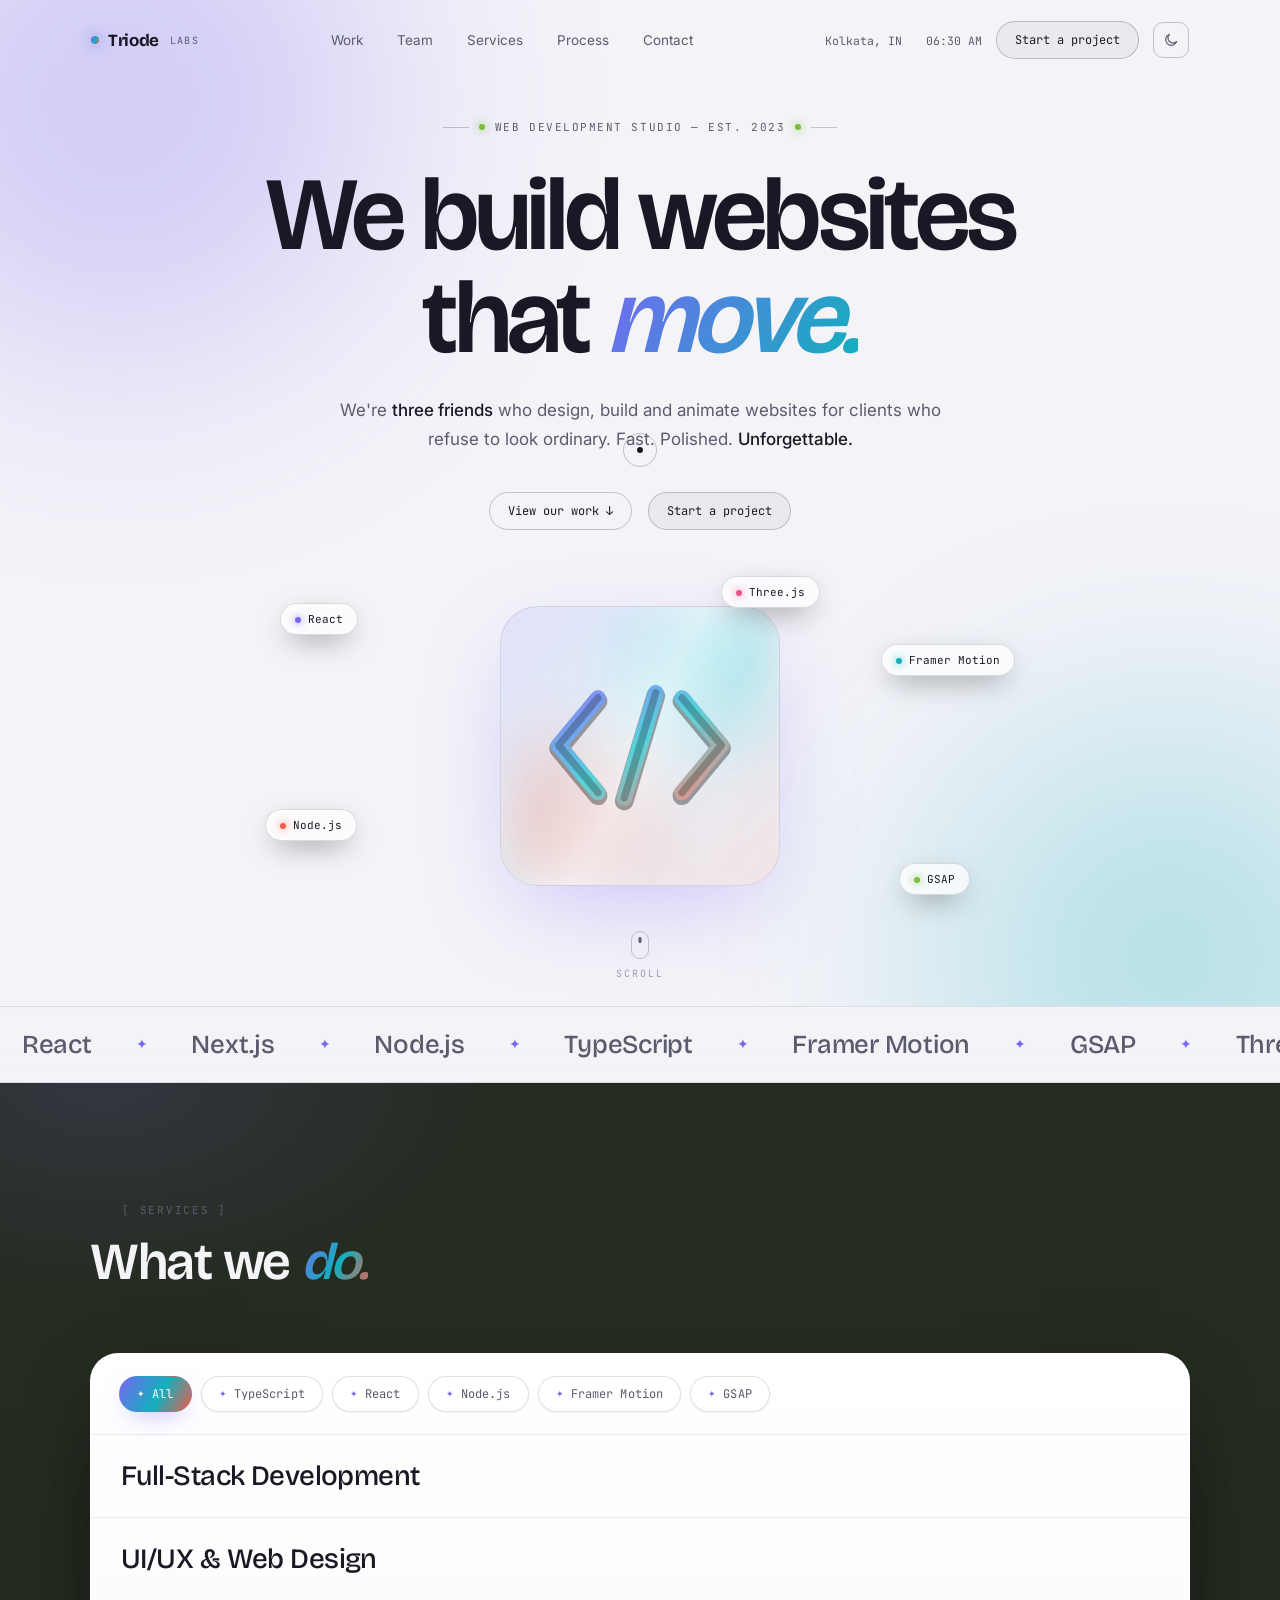
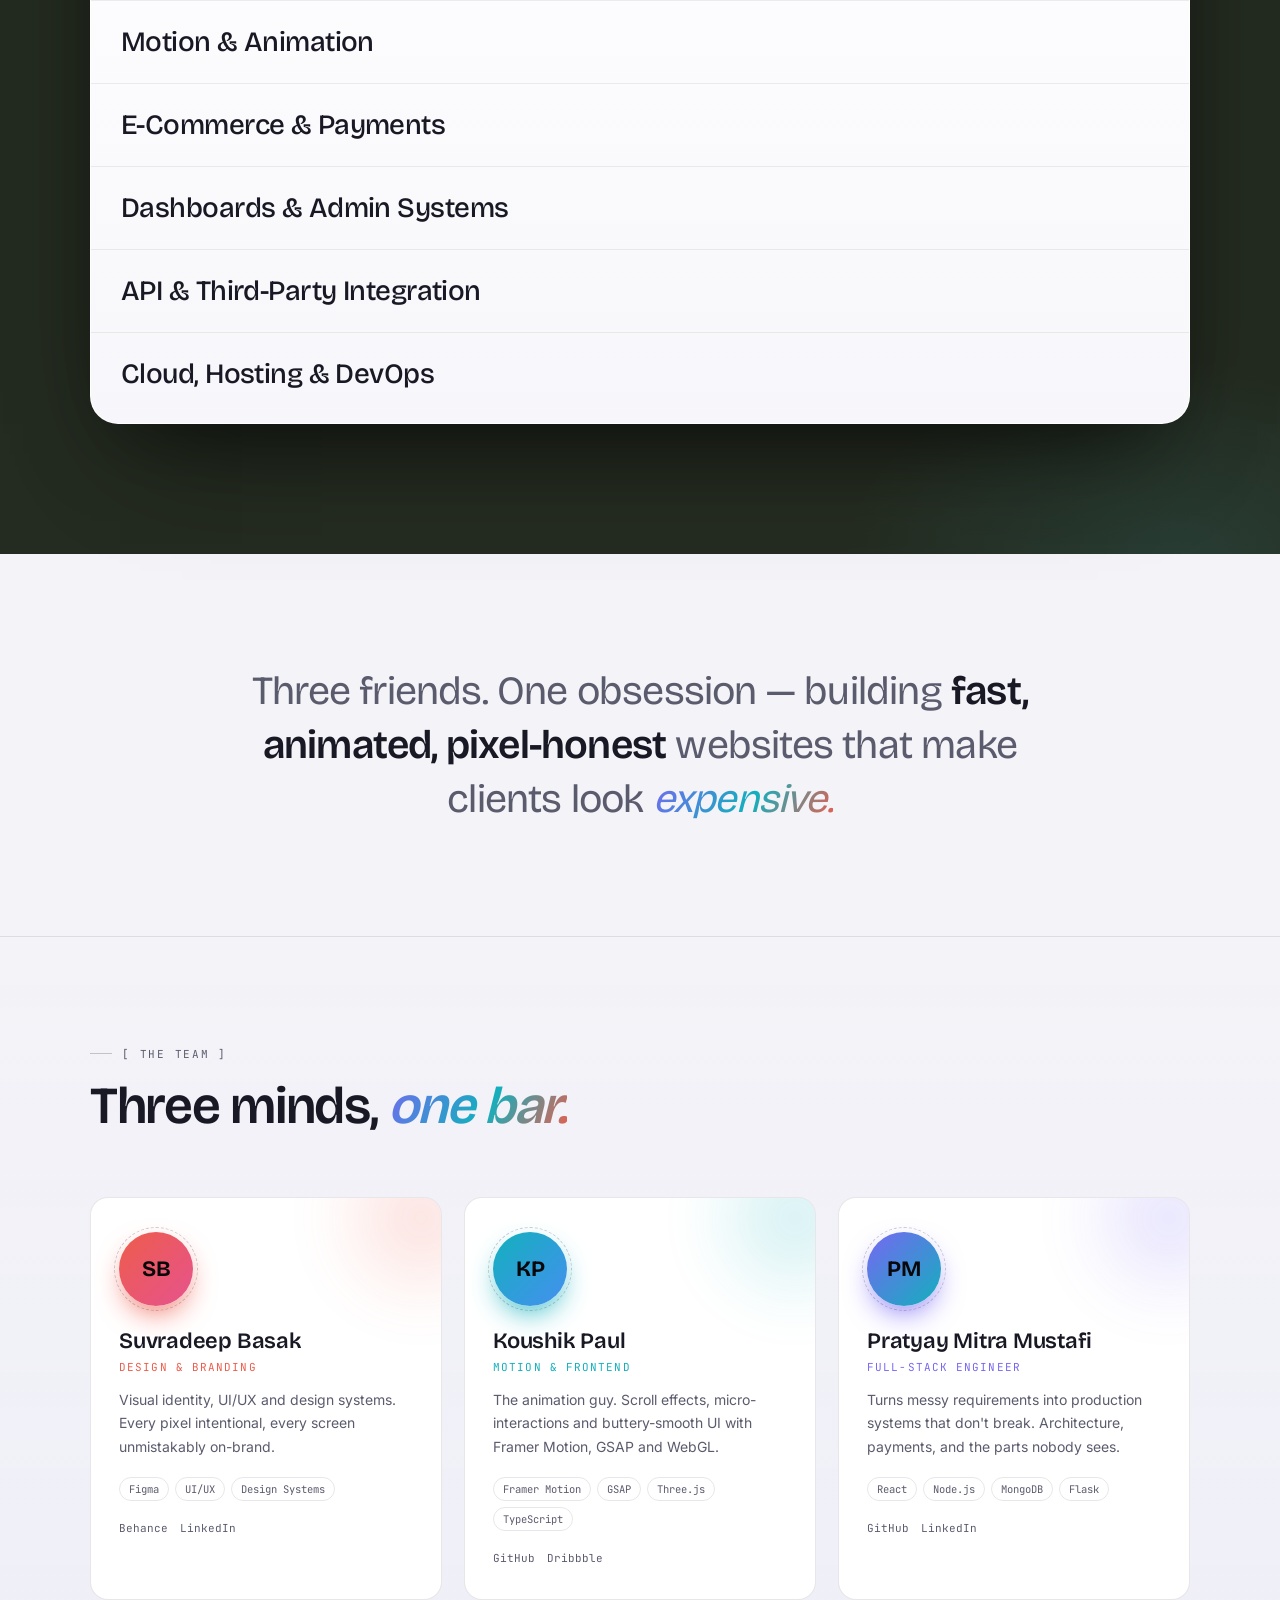
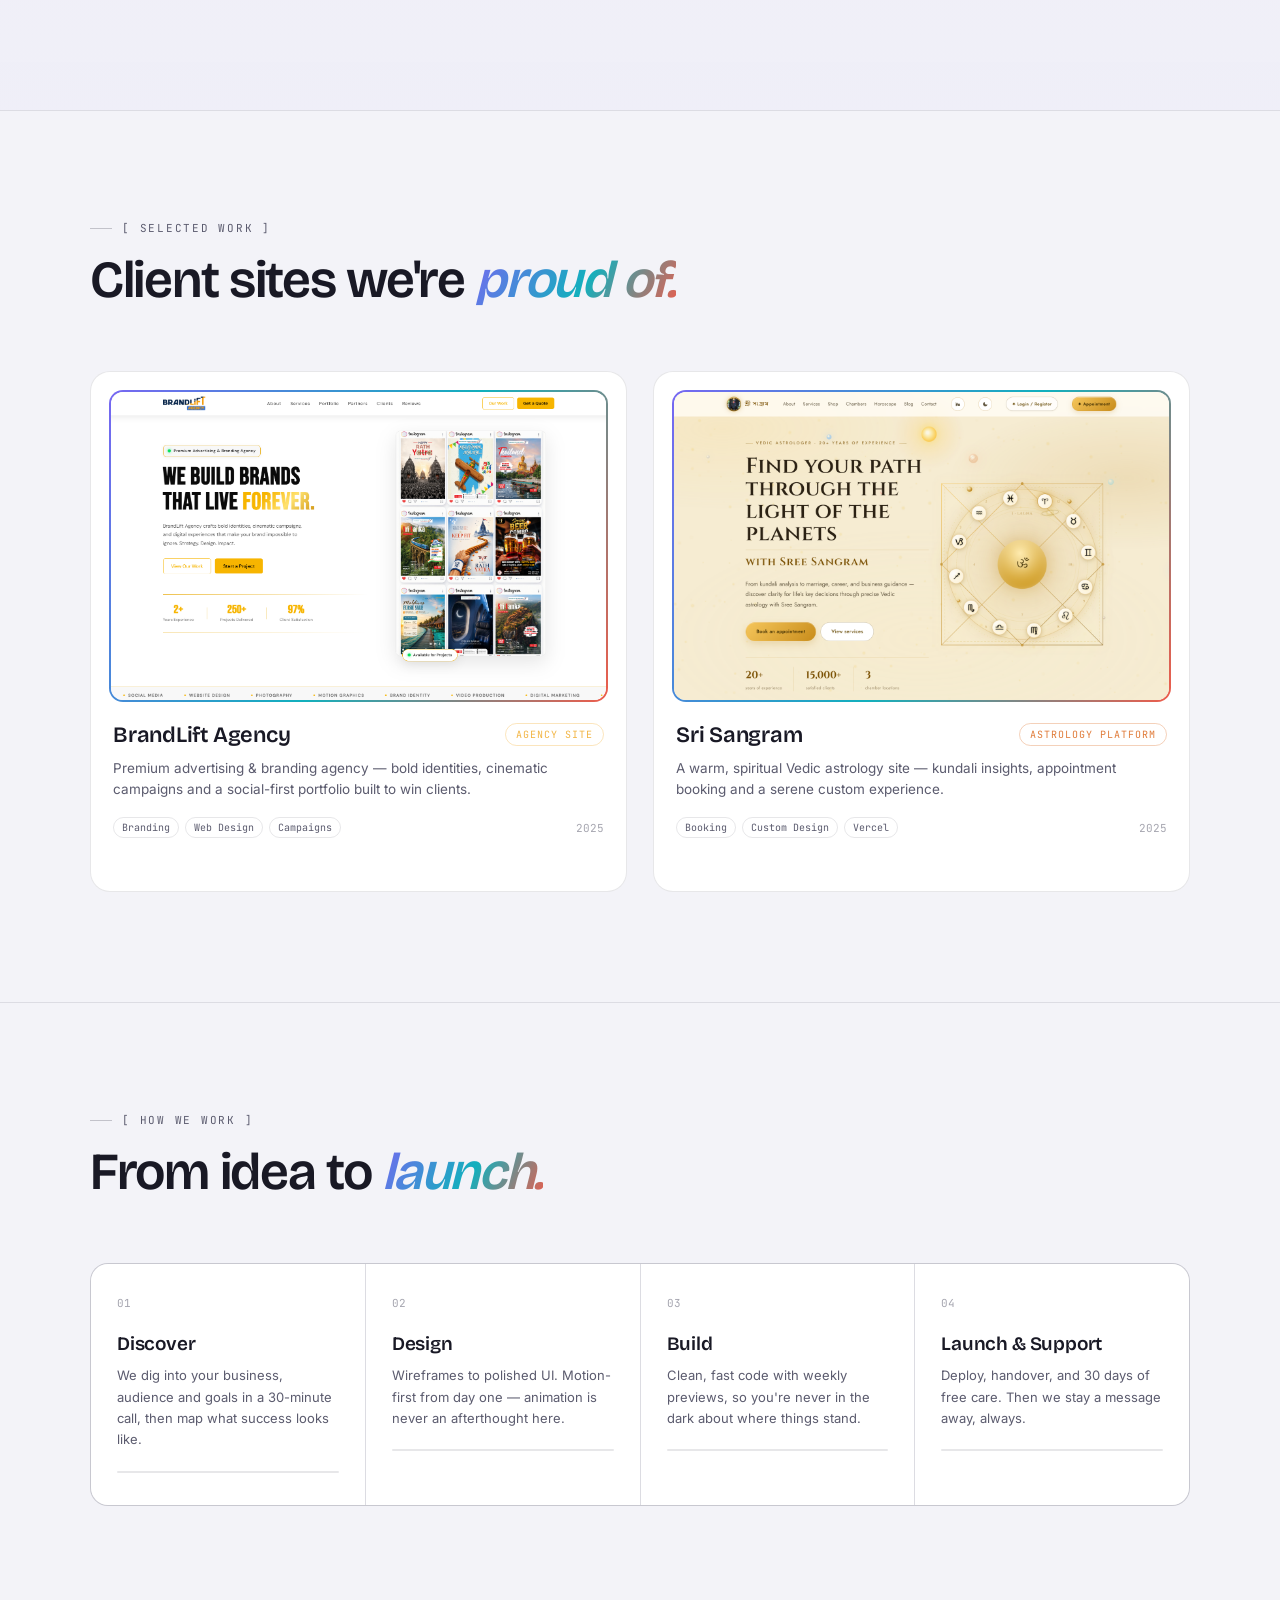
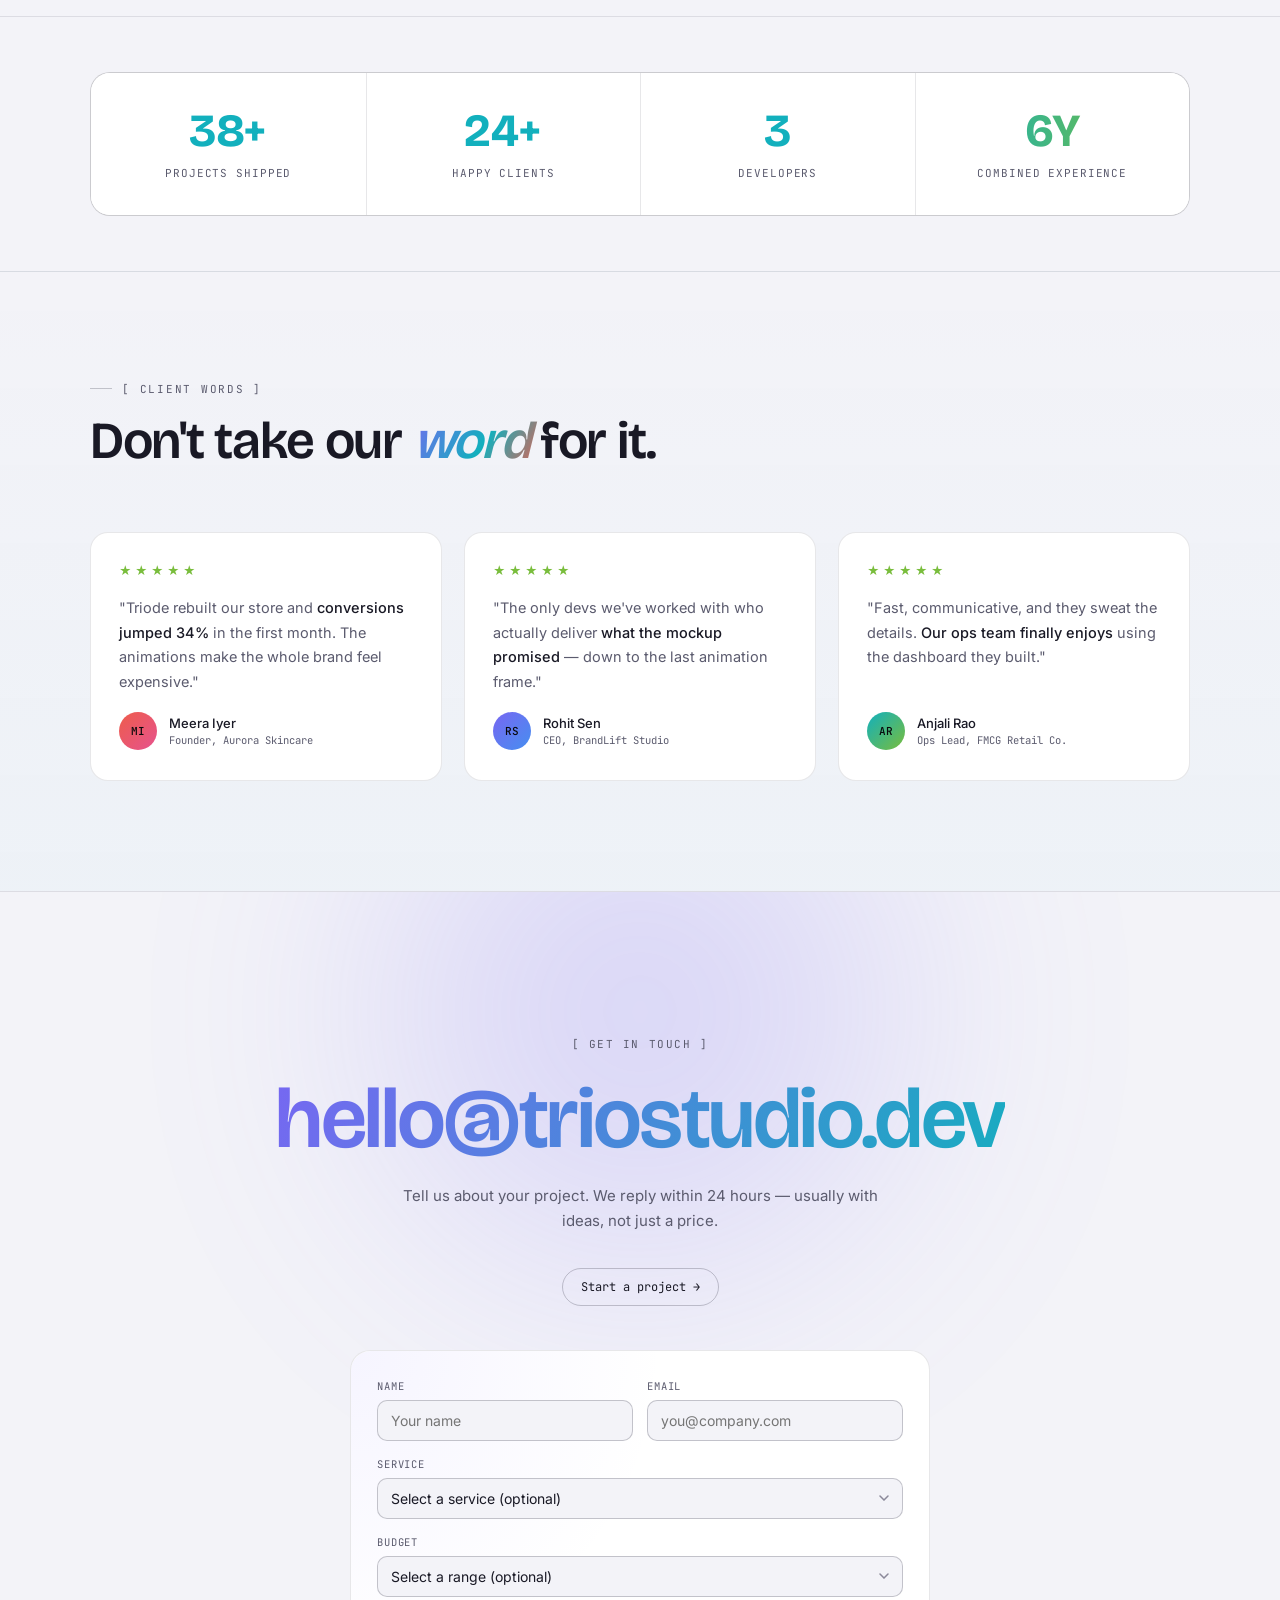
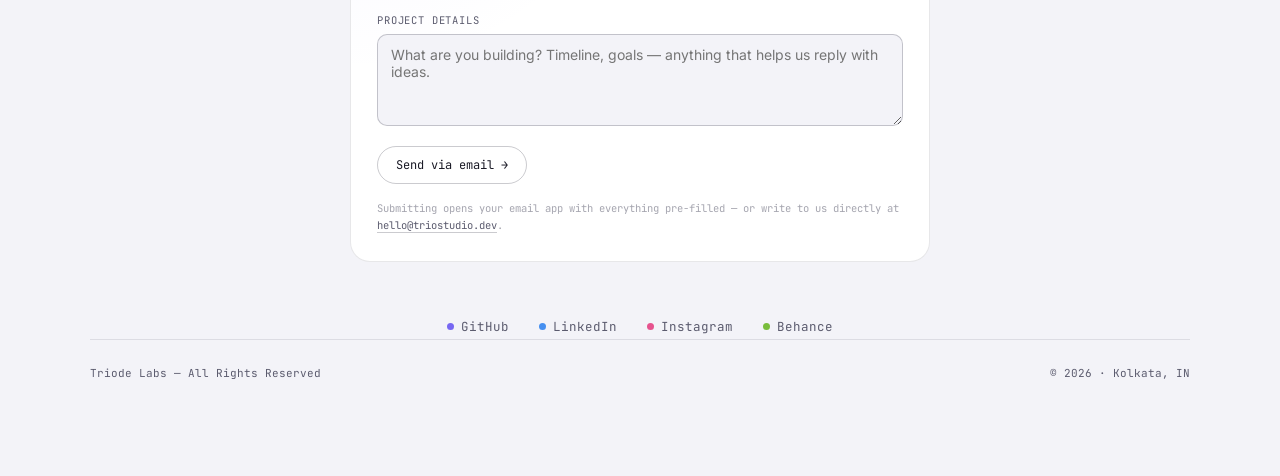
==== commit 5b49816c: "Link service rows to the contact form with the service pre-filled, and center the hero eyebrow Click" ====
--- a/index.html
+++ b/index.html
@@ -475,6 +475,19 @@
           <label><span>Name</span><input type="text" name="name" placeholder="Your name" required></label>
           <label><span>Email</span><input type="email" name="email" placeholder="you@company.com" required></label>
         </div>
+        <label><span>Service</span>
+          <select name="service" id="serviceSelect">
+            <option value="">Select a service (optional)</option>
+            <option>Full-Stack Development</option>
+            <option>UI/UX &amp; Web Design</option>
+            <option>Motion &amp; Animation</option>
+            <option>E-Commerce &amp; Payments</option>
+            <option>Dashboards &amp; Admin Systems</option>
+            <option>API &amp; Third-Party Integration</option>
+            <option>Cloud, Hosting &amp; DevOps</option>
+            <option>Something else</option>
+          </select>
+        </label>
         <label><span>Budget</span>
           <select name="budget">
             <option value="">Select a range (optional)</option>
--- a/styles.css
+++ b/styles.css
@@ -689,8 +689,12 @@
   margin-bottom: 30px;
   display: flex;
   align-items: center;
+  justify-content: center;
+  flex-wrap: wrap;
+  row-gap: 8px;
   gap: 10px;
-  justify-content: center;
+  text-align: center;
+  padding: 0 20px;
 }
 
 .eyebrow::before,
@@ -2487,6 +2491,17 @@
 }
 
 @media (max-width:600px) {
+  .eyebrow {
+    font-size: 10px;
+    letter-spacing: .1em;
+    padding: 0 10px;
+  }
+
+  .eyebrow::before,
+  .eyebrow::after {
+    display: none;
+  }
+
   h1.title {
     font-size: clamp(38px, 11vw, 58px);
   }
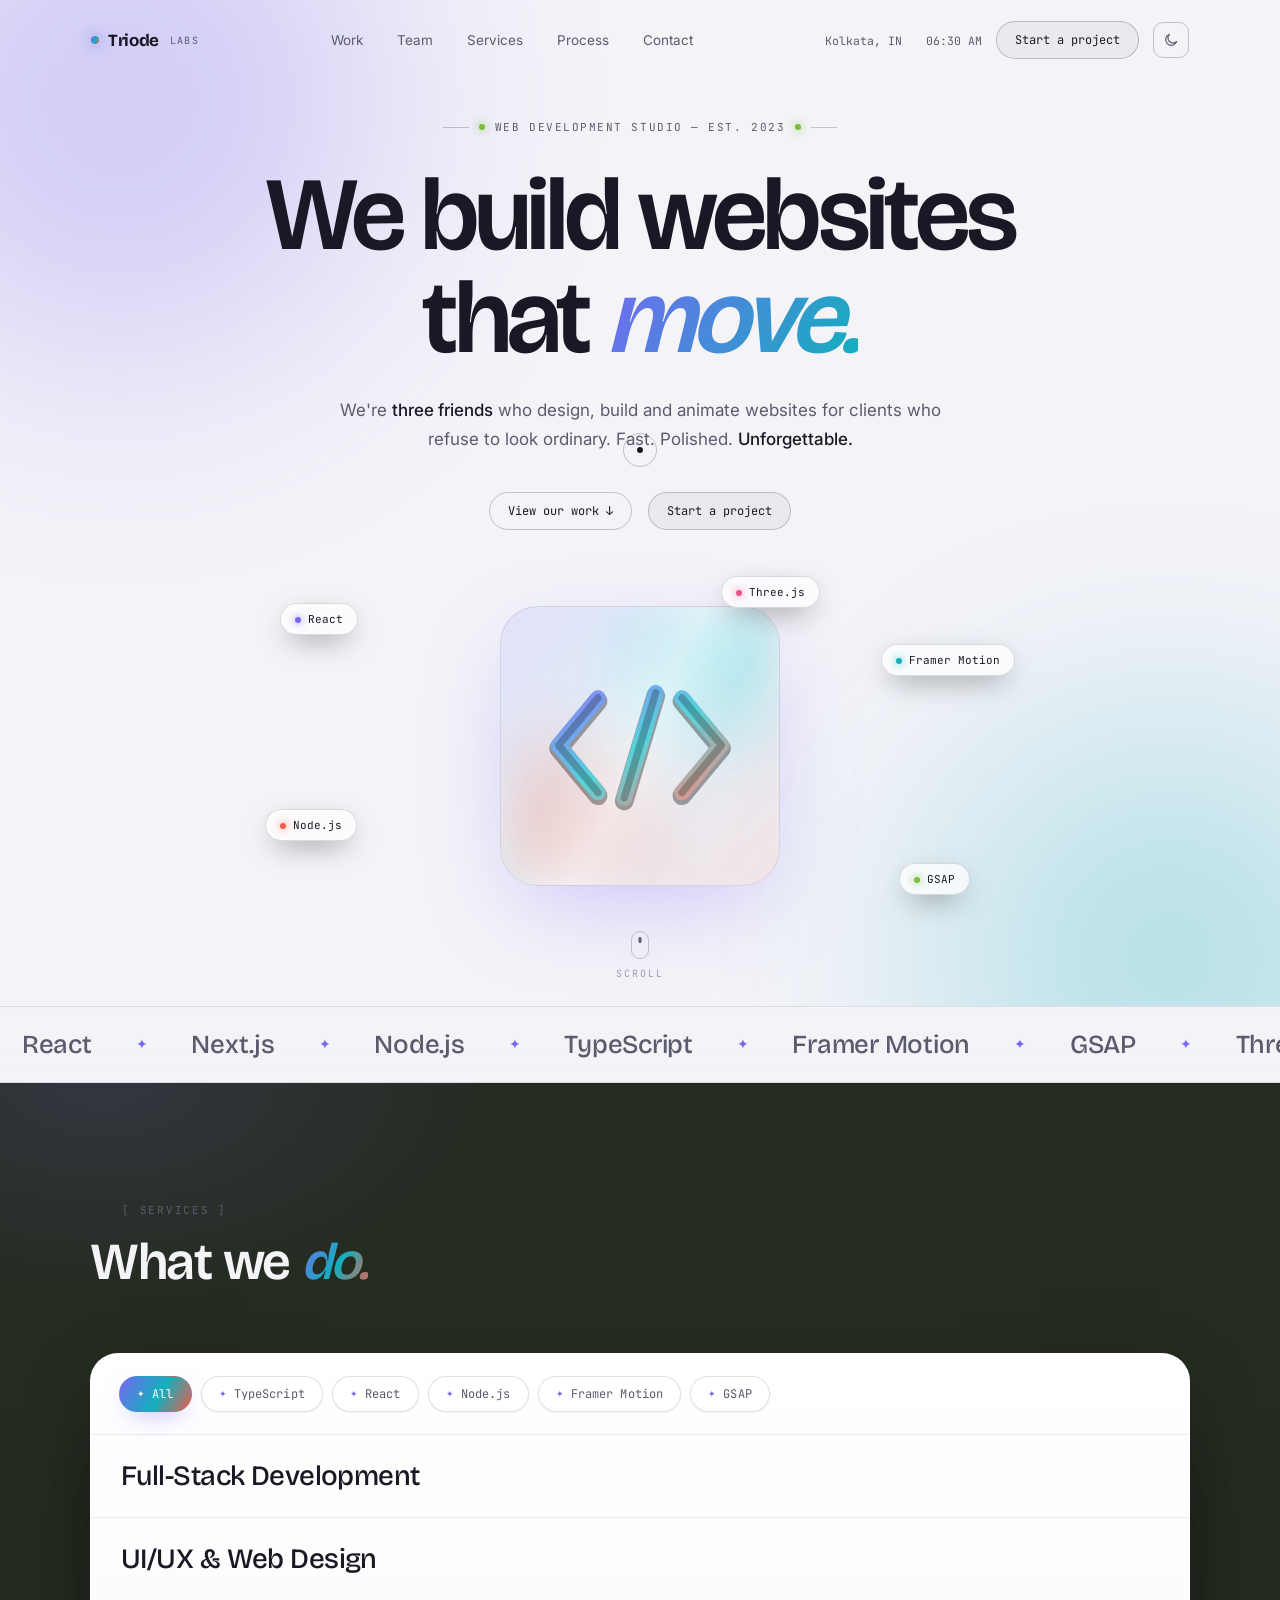
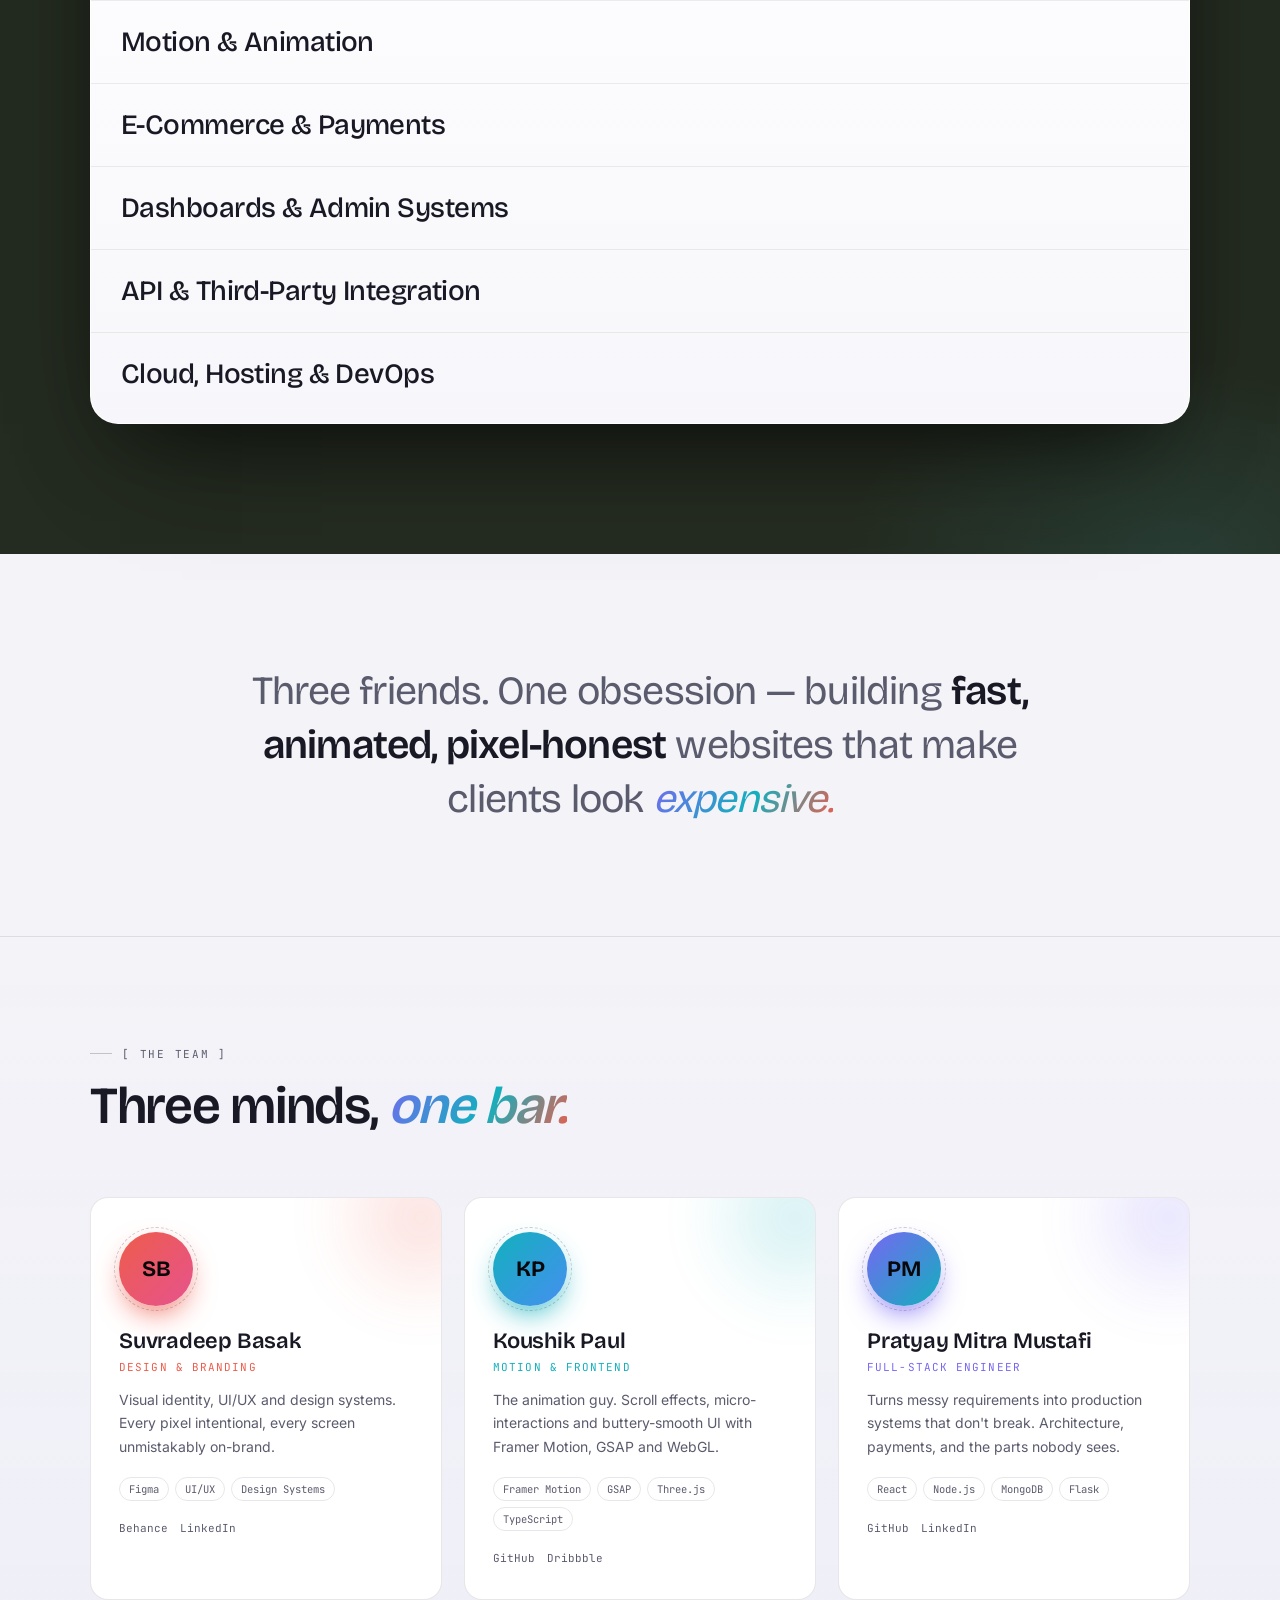
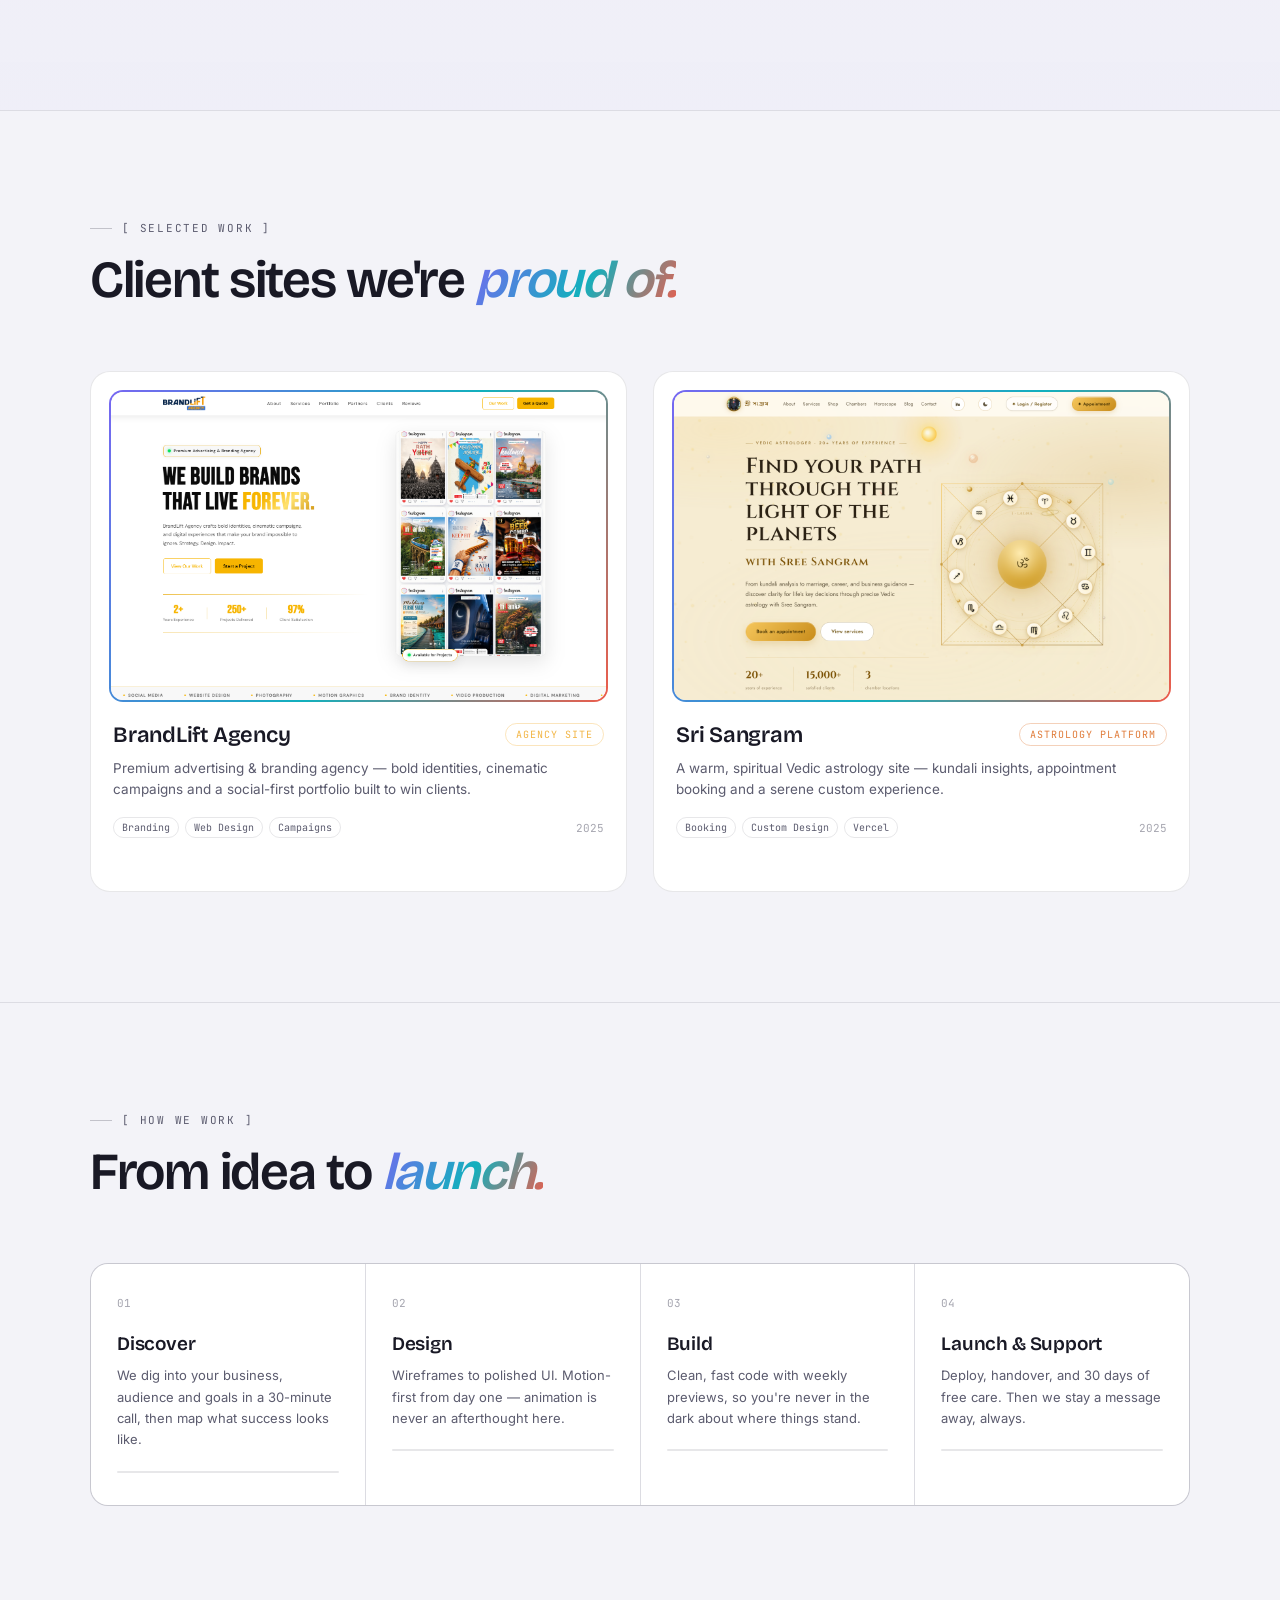
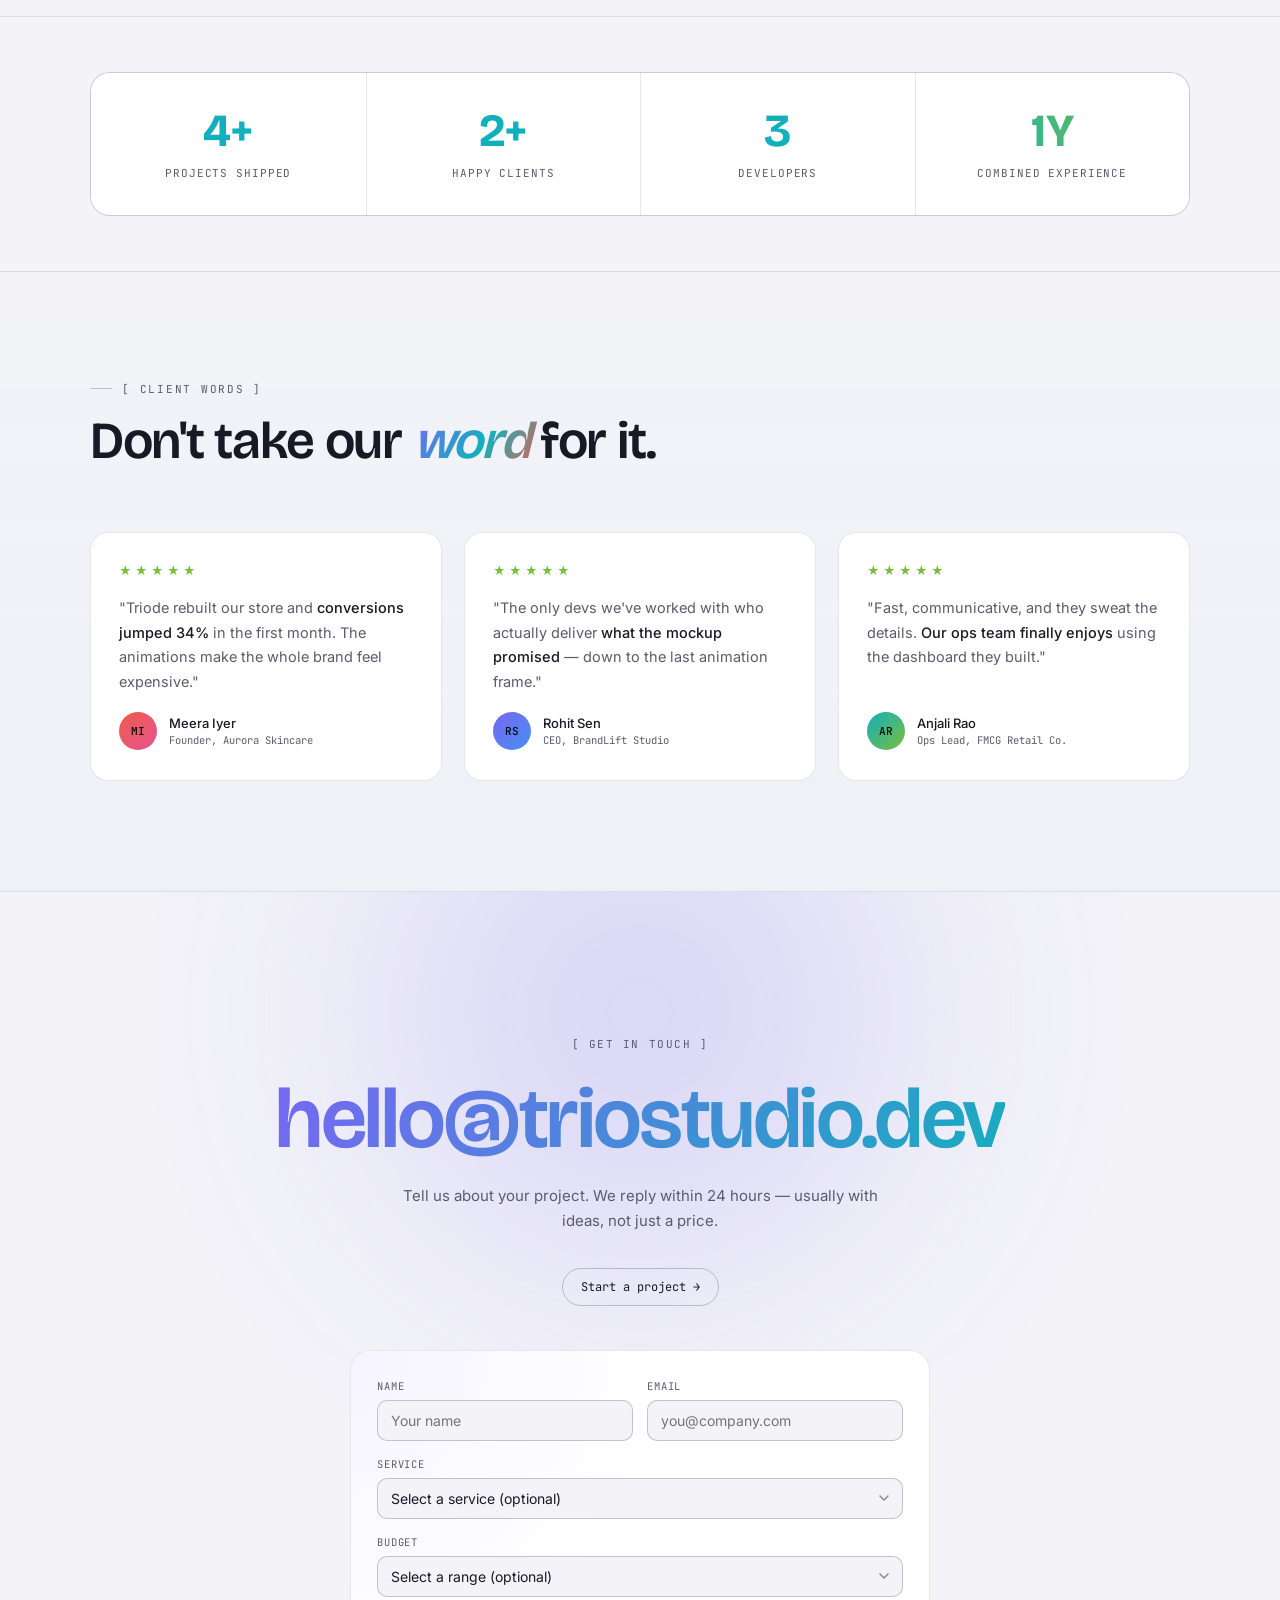
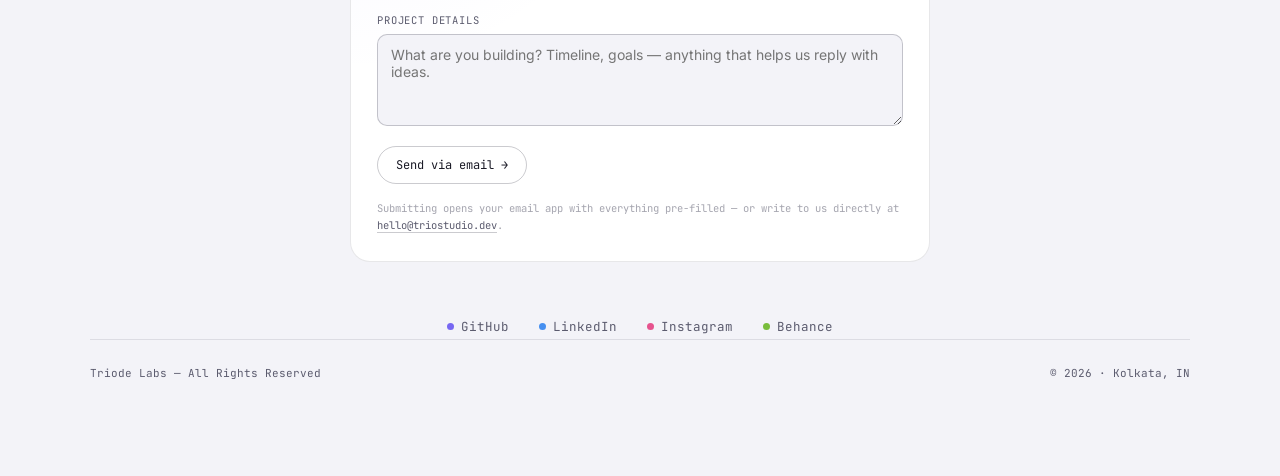
==== commit 99f8dcbe: "Updating Starts section with real data" ====
--- a/index.html
+++ b/index.html
@@ -423,10 +423,10 @@
 <section class="stats">
   <div class="wrap">
     <div class="stats-grid reveal">
-      <div class="stat-cell"><div class="n"><span class="count" data-count="40" data-suffix="+">0</span></div><div class="l">Projects Shipped</div></div>
-      <div class="stat-cell"><div class="n"><span class="count" data-count="25" data-suffix="+">0</span></div><div class="l">Happy Clients</div></div>
+      <div class="stat-cell"><div class="n"><span class="count" data-count="4" data-suffix="+">0</span></div><div class="l">Projects Shipped</div></div>
+      <div class="stat-cell"><div class="n"><span class="count" data-count="2" data-suffix="+">0</span></div><div class="l">Happy Clients</div></div>
       <div class="stat-cell"><div class="n"><span class="count" data-count="3">0</span></div><div class="l">Developers</div></div>
-      <div class="stat-cell"><div class="n"><span class="count" data-count="6" data-suffix="Y">0</span></div><div class="l">Combined Experience</div></div>
+      <div class="stat-cell"><div class="n"><span class="count" data-count="1" data-suffix="Y">0</span></div><div class="l">Combined Experience</div></div>
     </div>
   </div>
 </section>
